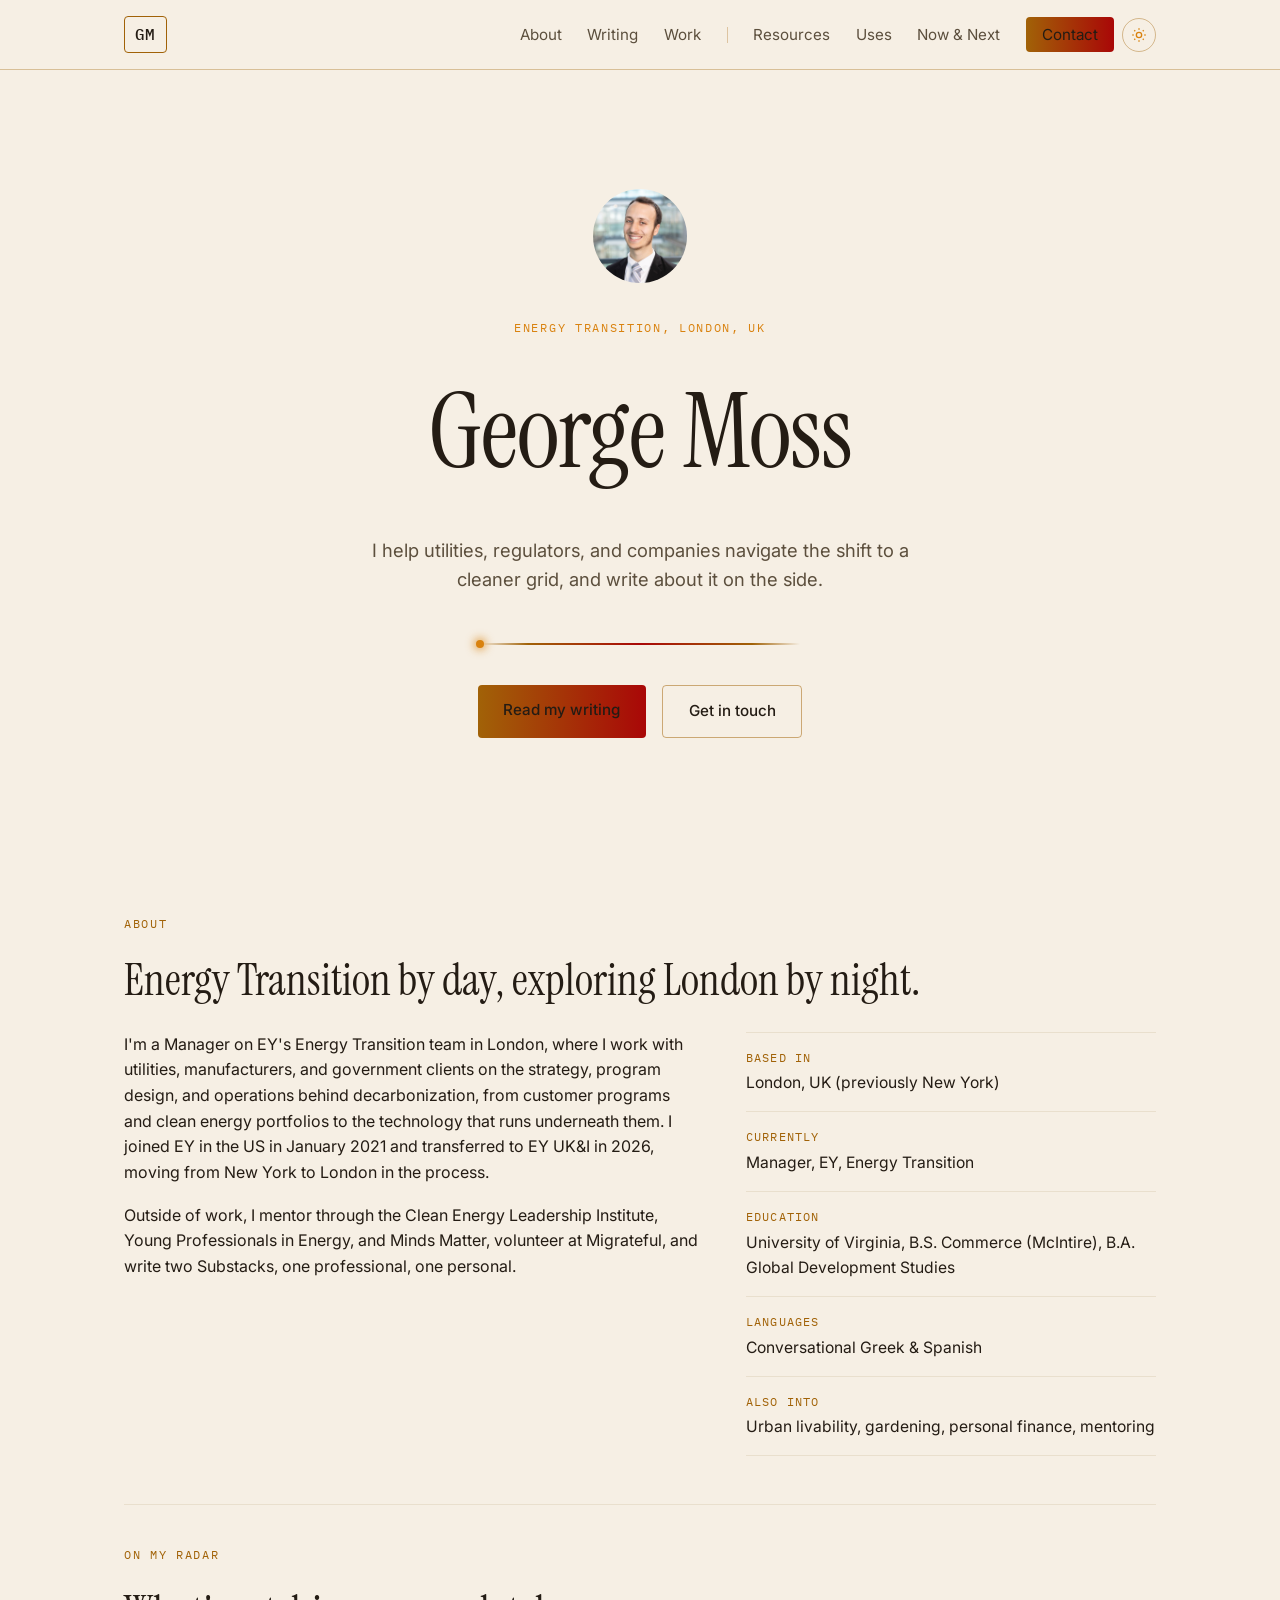
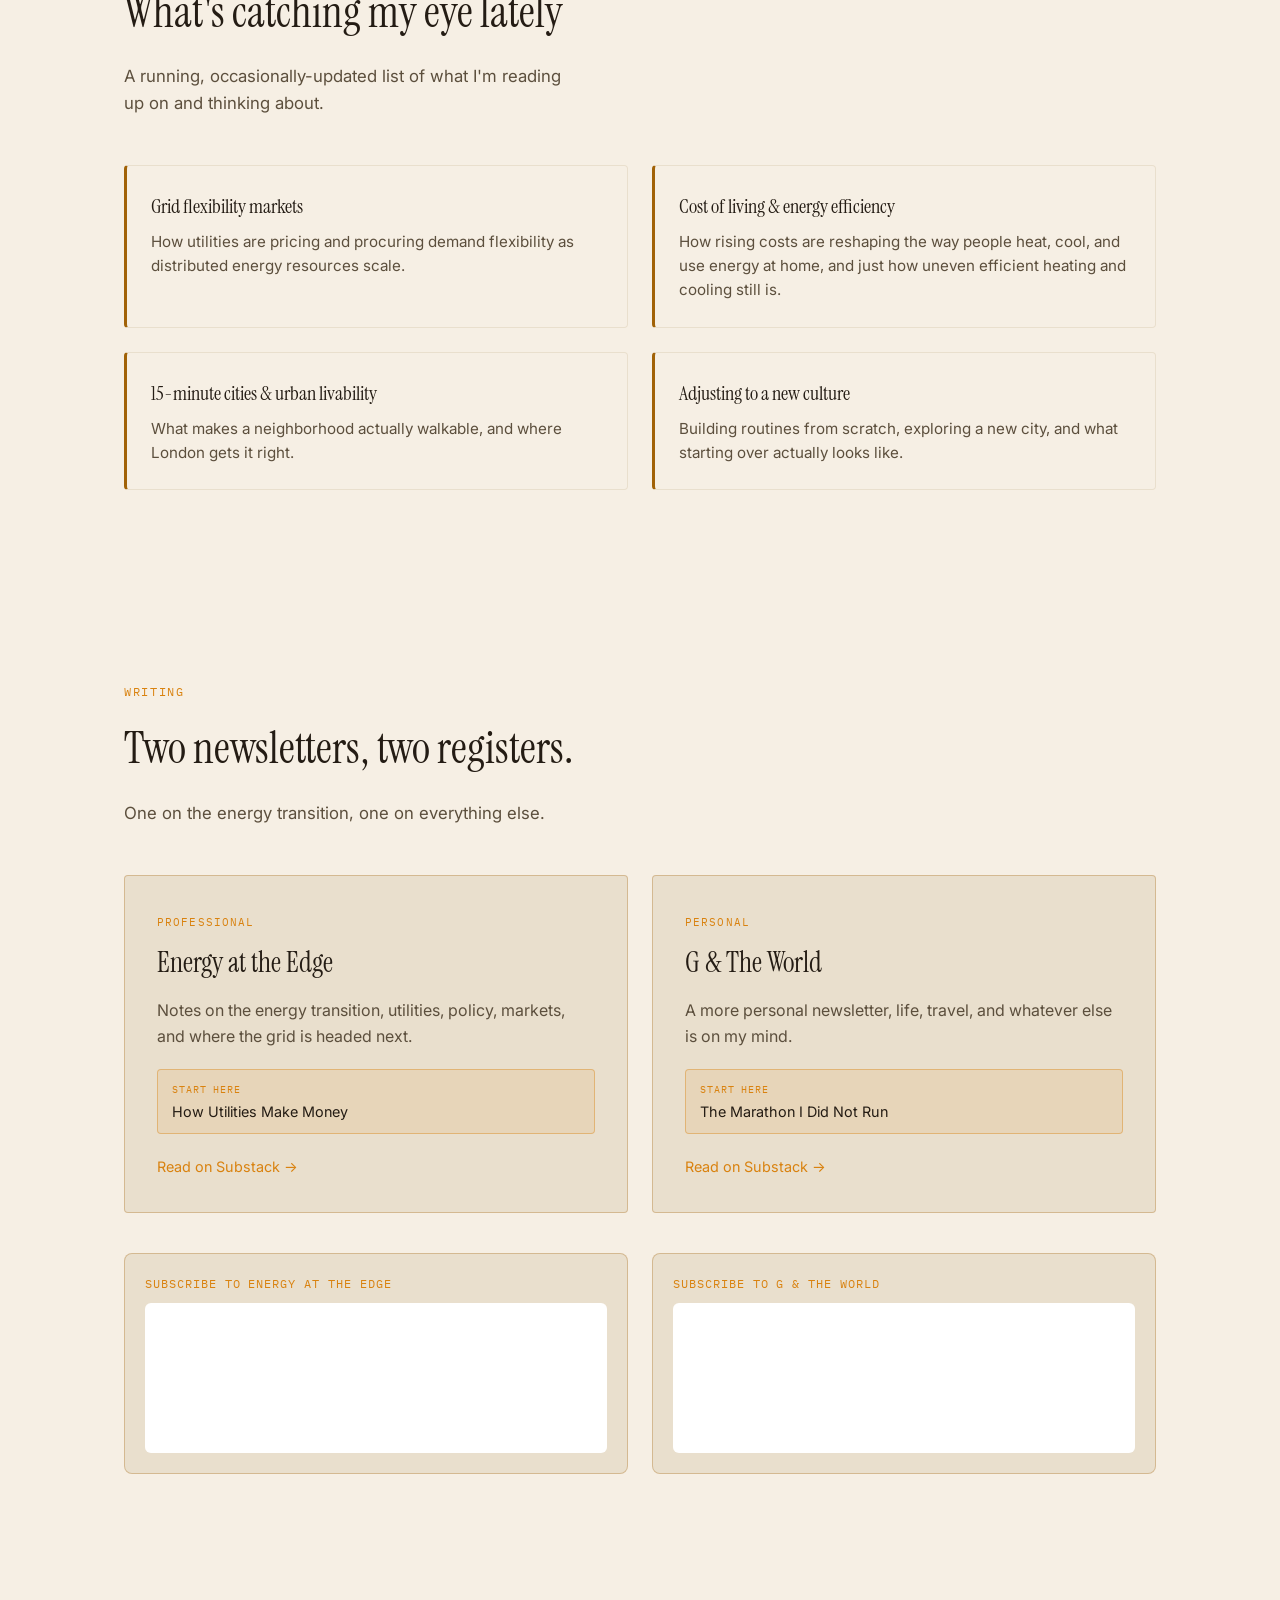
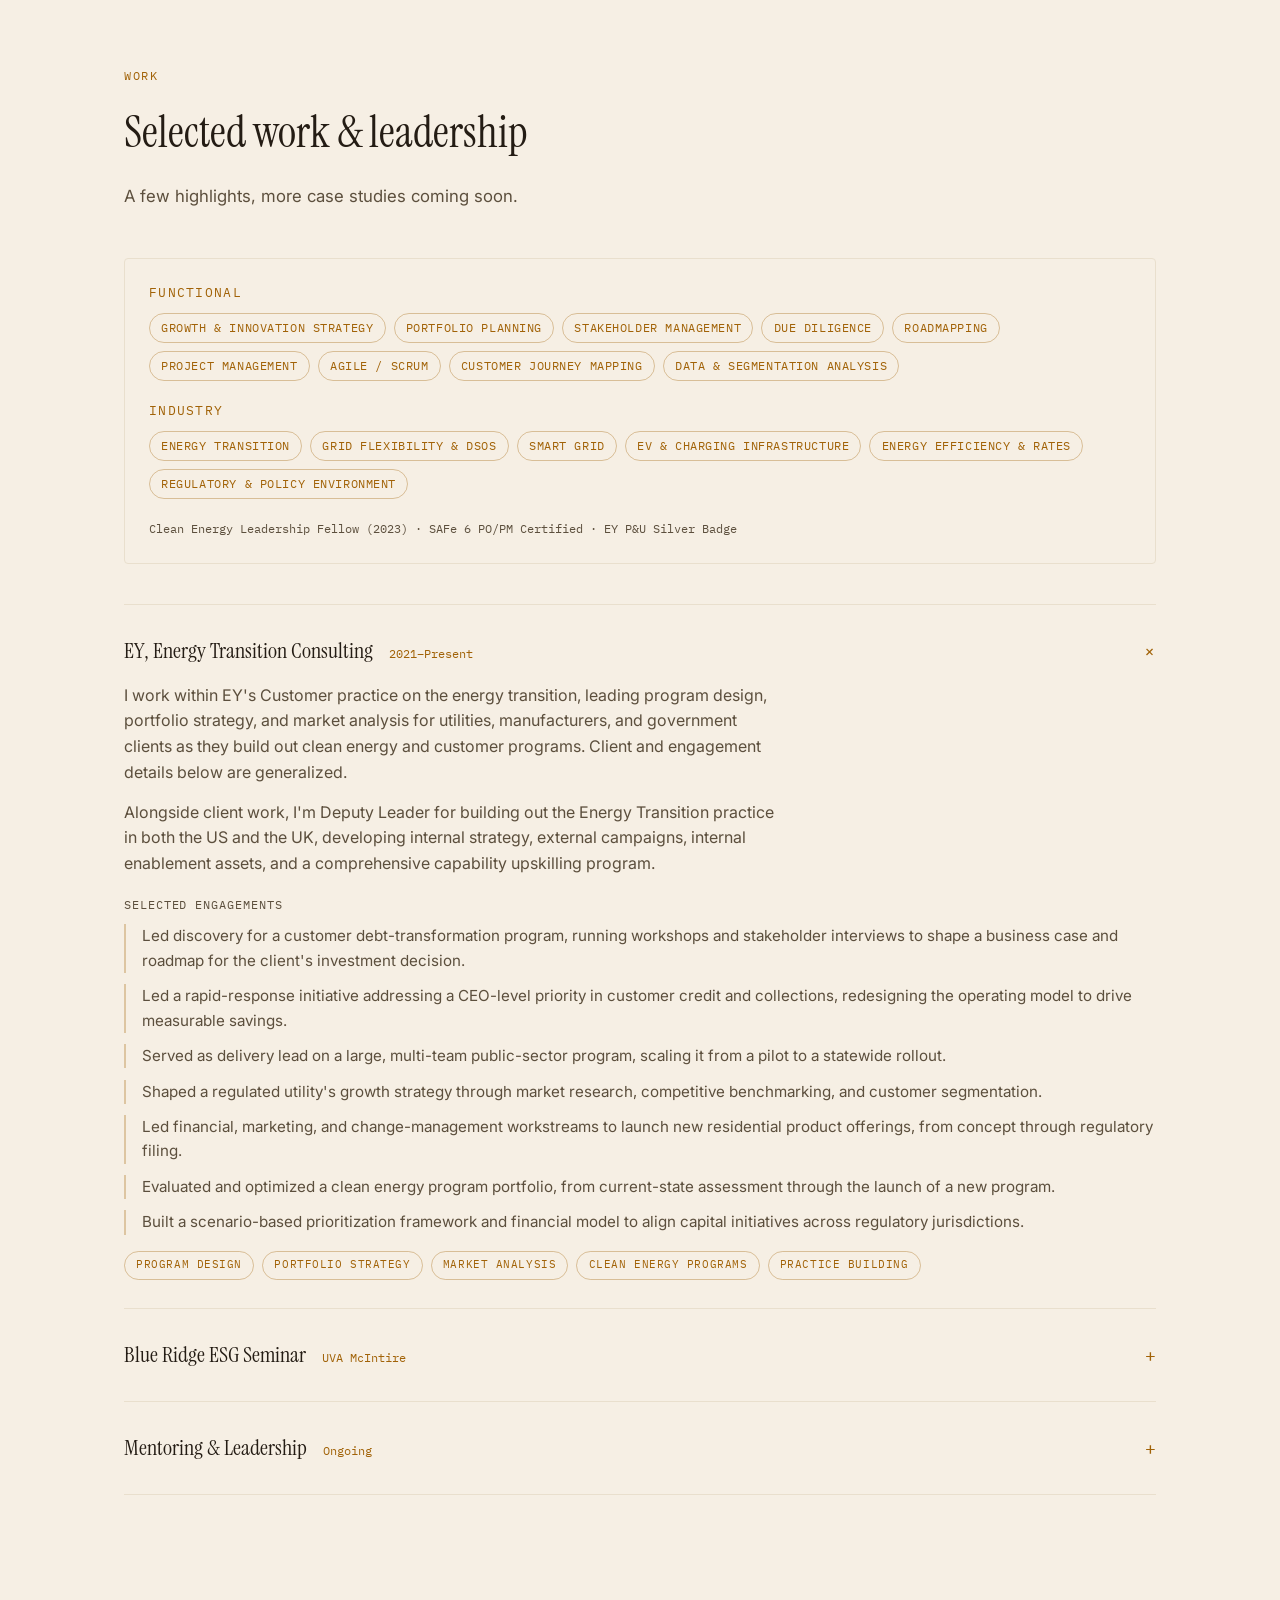
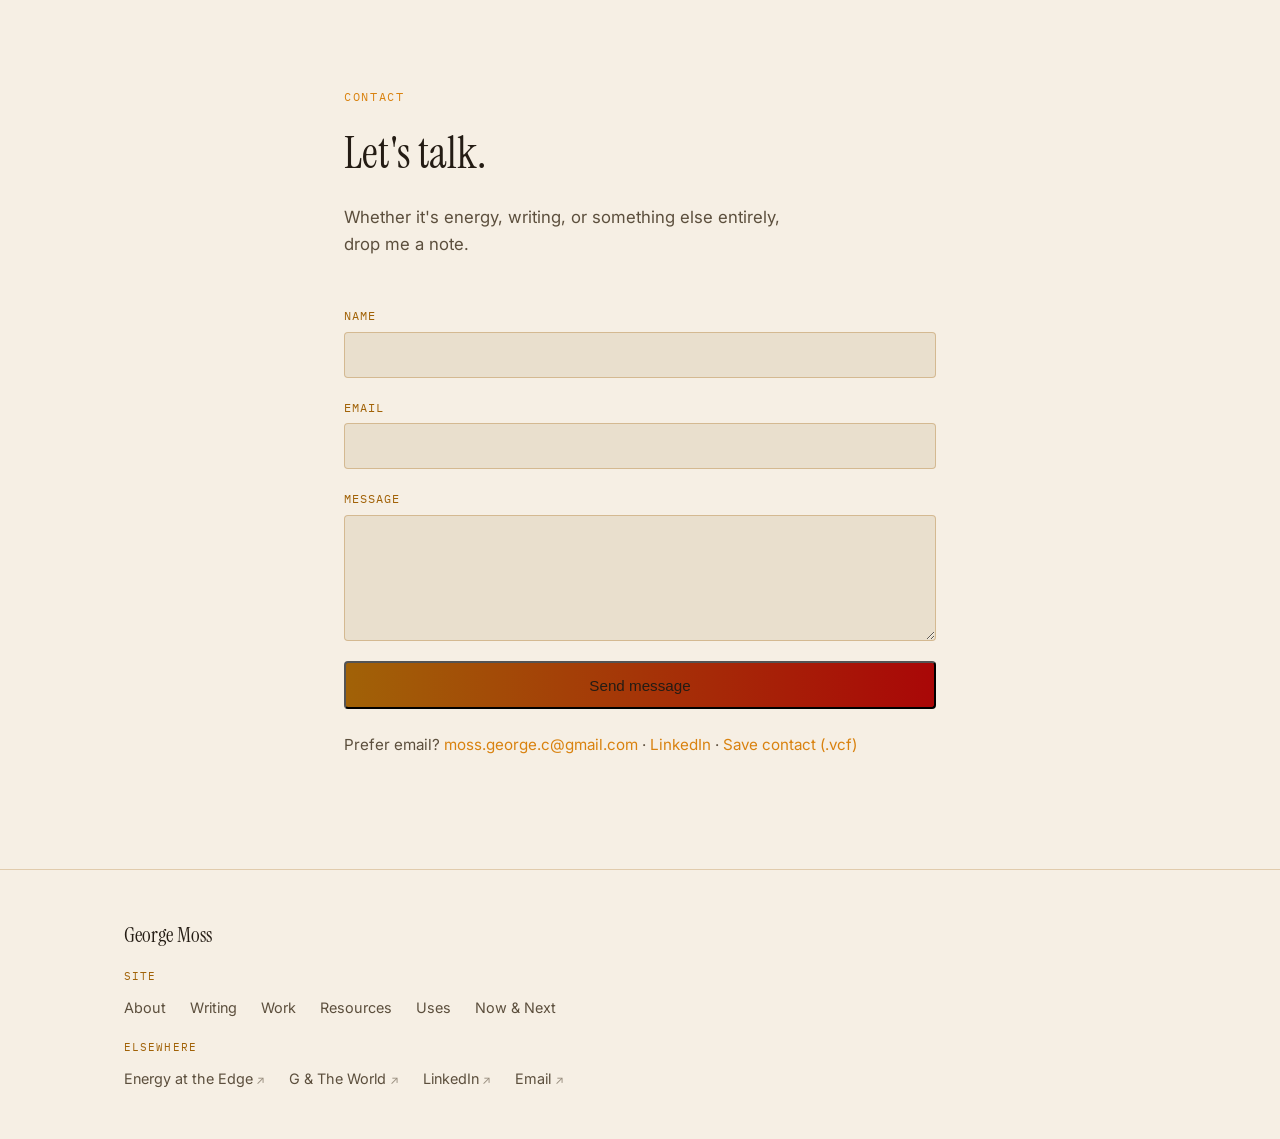
==== index.html @ c3b833b8 "Add files via upload" ====
<!DOCTYPE html>
<html lang="en">
<head>
<meta charset="UTF-8">
<meta name="viewport" content="width=device-width, initial-scale=1.0">
<script>
  (function () {
    var saved = localStorage.getItem('theme');
    var theme = saved || (window.matchMedia('(prefers-color-scheme: light)').matches ? 'light' : 'dark');
    if (theme === 'light') document.documentElement.setAttribute('data-theme', 'light');
  })();
</script>
<title>George Moss | Energy Transition Consultant &amp; Writer</title>
<meta name="description" content="George Moss is an energy transition consultant and writer based in London, UK, working across utilities, clean energy strategy, and the future of the grid.">
<meta name="robots" content="index, follow">

<link rel="canonical" href="https://georgecmoss.github.io/">

<!-- Open Graph / social sharing -->
<meta property="og:type" content="website">
<meta property="og:title" content="George Moss | Energy Transition Consultant & Writer">
<meta property="og:description" content="Energy transition consultant and writer based in London, UK, working across utilities, clean energy strategy, and the future of the grid.">
<meta property="og:image" content="https://georgecmoss.github.io/og-image.png">
<meta property="og:url" content="https://georgecmoss.github.io/">
<meta name="twitter:card" content="summary_large_image">
<meta name="twitter:title" content="George Moss | Energy Transition Consultant & Writer">
<meta name="twitter:description" content="Energy transition consultant and writer based in London, UK, working across utilities, clean energy strategy, and the future of the grid.">
<meta name="twitter:image" content="https://georgecmoss.github.io/og-image.png">

<!-- Favicons -->
<link rel="icon" type="image/svg+xml" href="favicon.svg">
<link rel="icon" type="image/png" sizes="32x32" href="favicon-32.png">
<link rel="apple-touch-icon" sizes="180x180" href="apple-touch-icon.png">

<!-- Structured data -->
<script type="application/ld+json">
{
  "@context": "https://schema.org",
  "@type": "Person",
  "name": "George Moss",
  "url": "https://georgecmoss.github.io/",
  "jobTitle": "Manager, Energy Transition",
  "worksFor": { "@type": "Organization", "name": "EY" },
  "alumniOf": { "@type": "CollegeOrUniversity", "name": "University of Virginia" },
  "address": { "@type": "PostalAddress", "addressLocality": "London", "addressCountry": "UK" },
  "sameAs": [
    "https://www.linkedin.com/in/georgecmoss/",
    "https://energyattheedge.substack.com/",
    "https://gandtheworld.substack.com/"
  ]
}
</script>

<link rel="preconnect" href="https://fonts.googleapis.com">
<link rel="preconnect" href="https://fonts.gstatic.com" crossorigin>
<link href="https://fonts.googleapis.com/css2?family=Instrument+Serif:ital@0;1&family=Inter:wght@400;500;600&family=IBM+Plex+Mono:wght@400;500&display=swap" rel="stylesheet">
<link rel="stylesheet" href="style.css">

<!-- Analytics: GoatCounter -->
<script data-goatcounter="https://georgecmoss.goatcounter.com/count" async src="https://gc.zgo.at/count.js"></script>
</head>
<body>

<a class="skip-link" href="#main">Skip to content</a>

<header class="site-header">
  <nav class="nav" aria-label="Primary">
    <a class="nav-mark" href="#top">GM</a>
    <div class="nav-right">
      <ul class="nav-links" id="navLinks">
        <li><a href="#about">About</a></li>
        <li><a href="#writing">Writing</a></li>
        <li><a href="#work">Work</a></li>
        <li class="nav-divider" aria-hidden="true"></li>
        <li><a href="resources.html">Resources</a></li>
        <li><a href="uses.html">Uses</a></li>
        <li><a href="now.html">Now &amp; Next</a></li>
        <li><a href="#contact" class="nav-cta">Contact</a></li>
      </ul>
      <button class="theme-toggle" id="themeToggle" aria-label="Toggle light and dark theme">
        <svg class="icon-moon" viewBox="0 0 24 24" fill="none" stroke="currentColor" stroke-width="2"><path d="M21 12.79A9 9 0 1 1 11.21 3 7 7 0 0 0 21 12.79z"/></svg>
        <svg class="icon-sun" viewBox="0 0 24 24" fill="none" stroke="currentColor" stroke-width="2"><circle cx="12" cy="12" r="4"/><path d="M12 2v2M12 20v2M4.93 4.93l1.41 1.41M17.66 17.66l1.41 1.41M2 12h2M20 12h2M6.34 17.66l-1.41 1.41M19.07 4.93l-1.41 1.41"/></svg>
      </button>
      <button class="nav-toggle" id="navToggle" aria-expanded="false" aria-controls="navLinks">
        <span></span><span></span><span></span>
        <span class="sr-only">Menu</span>
      </button>
    </div>
  </nav>
</header>

<main id="main">

  <section class="hero" id="top">
    <img src="images/headshot.jpg" alt="George Moss" class="hero-photo" id="heroPhoto" onerror="this.style.display='none'">
    <p class="eyebrow">Energy Transition, London, UK</p>
    <h1 class="hero-name">George Moss</h1>
    <p class="hero-role">I help utilities, regulators, and companies navigate the shift to a cleaner grid, and write about it on the side.</p>
    <div class="current-line" role="presentation" aria-hidden="true">
      <span class="current-dot"></span>
    </div>
    <div class="hero-actions">
      <a href="#writing" class="btn btn-primary">Read my writing</a>
      <a href="#contact" class="btn btn-ghost">Get in touch</a>
    </div>
  </section>

  <section class="section section-light" id="about">
    <div class="section-inner">
      <p class="eyebrow eyebrow-dark">About</p>
      <h2 class="section-title">Energy Transition by day, exploring London by night.</h2>
      <div class="about-grid">
        <div class="about-copy">
          <p>I'm a Manager on EY's Energy Transition team in London, where I work with utilities, manufacturers, and government clients on the strategy, program design, and operations behind decarbonization, from customer programs and clean energy portfolios to the technology that runs underneath them. I joined EY in the US in January 2021 and transferred to EY UK&amp;I in 2026, moving from New York to London in the process.</p>
          <p>Outside of work, I mentor through the Clean Energy Leadership Institute, Young Professionals in Energy, and Minds Matter, volunteer at Migrateful, and write two Substacks, one professional, one personal.</p>
        </div>
        <dl class="about-facts">
          <div>
            <dt>Based in</dt>
            <dd>London, UK (previously New York)</dd>
          </div>
          <div>
            <dt>Currently</dt>
            <dd>Manager, EY, Energy Transition</dd>
          </div>
          <div>
            <dt>Education</dt>
            <dd>University of Virginia, B.S. Commerce (McIntire), B.A. Global Development Studies</dd>
          </div>
          <div>
            <dt>Languages</dt>
            <dd>Conversational Greek &amp; Spanish</dd>
          </div>
          <div>
            <dt>Also into</dt>
            <dd>Urban livability, gardening, personal finance, mentoring</dd>
          </div>
        </dl>
      </div>

      <div class="section-divider" id="radar"></div>

      <p class="eyebrow eyebrow-dark">On My Radar</p>
      <h2 class="section-title">What's catching my eye lately</h2>
      <p class="section-lede section-lede-dark">A running, occasionally-updated list of what I'm reading up on and thinking about.</p>

      <!-- Update this list as your interests shift. -->
      <div class="radar-grid">
        <div class="radar-item">
          <h3>Grid flexibility markets</h3>
          <p>How utilities are pricing and procuring demand flexibility as distributed energy resources scale.</p>
        </div>
        <div class="radar-item">
          <h3>Cost of living &amp; energy efficiency</h3>
          <p>How rising costs are reshaping the way people heat, cool, and use energy at home, and just how uneven efficient heating and cooling still is.</p>
        </div>
        <div class="radar-item">
          <h3>15-minute cities &amp; urban livability</h3>
          <p>What makes a neighborhood actually walkable, and where London gets it right.</p>
        </div>
        <div class="radar-item">
          <h3>Adjusting to a new culture</h3>
          <p>Building routines from scratch, exploring a new city, and what starting over actually looks like.</p>
        </div>
      </div>
    </div>
  </section>

  <section class="section section-dark" id="writing">
    <div class="section-inner">
      <p class="eyebrow">Writing</p>
      <h2 class="section-title section-title-light">Two newsletters, two registers.</h2>
      <p class="section-lede">One on the energy transition, one on everything else.</p>

      <div class="writing-grid">
        <div class="writing-card">
          <span class="writing-kicker">Professional</span>
          <h3>Energy at the Edge</h3>
          <p>Notes on the energy transition, utilities, policy, markets, and where the grid is headed next.</p>
          <a class="start-here" href="https://energyattheedge.substack.com/p/how-utilities-make-money-capital" target="_blank" rel="noopener">
            <span class="start-here-tag">Start here</span>
            <span class="start-here-title">How Utilities Make Money</span>
          </a>
          <ul class="writing-posts" id="feed-energy" data-feed="https://energyattheedge.substack.com/feed" aria-live="polite"></ul>
          <a class="writing-link" href="https://energyattheedge.substack.com/" target="_blank" rel="noopener">Read on Substack &rarr;</a>
        </div>
        <div class="writing-card">
          <span class="writing-kicker">Personal</span>
          <h3>G &amp; The World</h3>
          <p>A more personal newsletter, life, travel, and whatever else is on my mind.</p>
          <a class="start-here" href="https://gandtheworld.substack.com/p/the-marathon-i-did-not-run" target="_blank" rel="noopener">
            <span class="start-here-tag">Start here</span>
            <span class="start-here-title">The Marathon I Did Not Run</span>
          </a>
          <ul class="writing-posts" id="feed-gworld" data-feed="https://gandtheworld.substack.com/feed" aria-live="polite"></ul>
          <a class="writing-link" href="https://gandtheworld.substack.com/" target="_blank" rel="noopener">Read on Substack &rarr;</a>
        </div>
      </div>

      <div class="subscribe-strip">
        <div class="subscribe-box">
          <p class="subscribe-label">Subscribe to Energy at the Edge</p>
          <iframe src="https://energyattheedge.substack.com/embed" width="100%" height="150" style="border:0; background:white;" frameborder="0" scrolling="no"></iframe>
        </div>
        <div class="subscribe-box">
          <p class="subscribe-label">Subscribe to G &amp; The World</p>
          <iframe src="https://gandtheworld.substack.com/embed" width="100%" height="150" style="border:0; background:white;" frameborder="0" scrolling="no"></iframe>
        </div>
      </div>
    </div>
  </section>

  <section class="section section-light" id="work">
    <div class="section-inner">
      <p class="eyebrow eyebrow-dark">Work</p>
      <h2 class="section-title">Selected work &amp; leadership</h2>
      <p class="section-lede section-lede-dark">A few highlights, more case studies coming soon.</p>

      <div class="skills-block">
        <p class="uses-heading" style="border-bottom:none; padding-bottom:0; margin-bottom:0.6rem;">Functional</p>
        <ul class="work-tags skills-tags">
          <li>Growth &amp; Innovation Strategy</li>
          <li>Portfolio Planning</li>
          <li>Stakeholder Management</li>
          <li>Due Diligence</li>
          <li>Roadmapping</li>
          <li>Project Management</li>
          <li>Agile / Scrum</li>
          <li>Customer Journey Mapping</li>
          <li>Data &amp; Segmentation Analysis</li>
        </ul>
        <p class="uses-heading" style="border-bottom:none; padding-bottom:0; margin: 1.25rem 0 0.6rem;">Industry</p>
        <ul class="work-tags skills-tags">
          <li>Energy Transition</li>
          <li>Grid Flexibility &amp; DSOs</li>
          <li>Smart Grid</li>
          <li>EV &amp; Charging Infrastructure</li>
          <li>Energy Efficiency &amp; Rates</li>
          <li>Regulatory &amp; Policy Environment</li>
        </ul>
        <p class="skills-certs">Clean Energy Leadership Fellow (2023) &middot; SAFe 6 PO/PM Certified &middot; EY P&amp;U Silver Badge</p>
      </div>

      <div class="work-list">
        <details class="work-item" open>
          <summary class="work-item-head">
            <h3>EY, Energy Transition Consulting</h3>
            <span class="work-item-tag">2021&ndash;Present</span>
          </summary>
          <div class="work-item-body">
            <p>I work within EY's Customer practice on the energy transition, leading program design, portfolio strategy, and market analysis for utilities, manufacturers, and government clients as they build out clean energy and customer programs. Client and engagement details below are generalized.</p>
            <p>Alongside client work, I'm Deputy Leader for building out the Energy Transition practice in both the US and the UK, developing internal strategy, external campaigns, internal enablement assets, and a comprehensive capability upskilling program.</p>
            <p class="work-subhead">Selected engagements</p>
            <ul class="engagement-list">
              <li>Led discovery for a customer debt-transformation program, running workshops and stakeholder interviews to shape a business case and roadmap for the client's investment decision.</li>
              <li>Led a rapid-response initiative addressing a CEO-level priority in customer credit and collections, redesigning the operating model to drive measurable savings.</li>
              <li>Served as delivery lead on a large, multi-team public-sector program, scaling it from a pilot to a statewide rollout.</li>
              <li>Shaped a regulated utility's growth strategy through market research, competitive benchmarking, and customer segmentation.</li>
              <li>Led financial, marketing, and change-management workstreams to launch new residential product offerings, from concept through regulatory filing.</li>
              <li>Evaluated and optimized a clean energy program portfolio, from current-state assessment through the launch of a new program.</li>
              <li>Built a scenario-based prioritization framework and financial model to align capital initiatives across regulatory jurisdictions.</li>
            </ul>
            <ul class="work-tags">
              <li>Program Design</li>
              <li>Portfolio Strategy</li>
              <li>Market Analysis</li>
              <li>Clean Energy Programs</li>
              <li>Practice Building</li>
            </ul>
          </div>
        </details>

        <details class="work-item">
          <summary class="work-item-head">
            <h3>Blue Ridge ESG Seminar</h3>
            <span class="work-item-tag">UVA McIntire</span>
          </summary>
          <div class="work-item-body">
            <p>Featured in a McIntire School of Commerce seminar exploring responsible business strategies and ESG.</p>
            <a class="work-item-link" href="https://experience.mcintire.virginia.edu/news/blue-ridge-esg-seminar-explores-responsible-business-strategies/" target="_blank" rel="noopener">Read more &rarr;</a>
          </div>
        </details>

        <details class="work-item">
          <summary class="work-item-head">
            <h3>Mentoring &amp; Leadership</h3>
            <span class="work-item-tag">Ongoing</span>
          </summary>
          <div class="work-item-body">
            <p>Fellow with the Clean Energy Leadership Institute (curriculum &amp; selections committee), mentor with Young Professionals in Energy, college coach with Minds Matter, and volunteer at Migrateful.</p>
            <ul class="work-tags">
              <li>Clean Energy Leadership Institute</li>
              <li>Young Professionals in Energy</li>
              <li>Minds Matter</li>
              <li>Migrateful</li>
            </ul>
          </div>
        </details>
      </div>
    </div>
  </section>

  <section class="section section-dark" id="contact">
    <div class="section-inner section-inner-narrow">
      <p class="eyebrow">Contact</p>
      <h2 class="section-title section-title-light">Let's talk.</h2>
      <p class="section-lede">Whether it's energy, writing, or something else entirely, drop me a note.</p>

      <form class="contact-form" action="https://formsubmit.co/moss.george.c@gmail.com" method="POST">
        <input type="hidden" name="_subject" value="New message from georgemoss.com">
        <input type="hidden" name="_template" value="table">
        <input type="hidden" name="_captcha" value="false">
        <input type="hidden" name="_next" value="https://georgecmoss.github.io/thank-you.html">
        <input type="text" name="_honey" style="display:none" tabindex="-1" autocomplete="off">

        <div class="form-row">
          <label for="name">Name</label>
          <input type="text" id="name" name="name" required>
        </div>
        <div class="form-row">
          <label for="email">Email</label>
          <input type="email" id="email" name="email" required>
        </div>
        <div class="form-row">
          <label for="message">Message</label>
          <textarea id="message" name="message" rows="5" required></textarea>
        </div>
        <button type="submit" class="btn btn-primary">Send message</button>
      </form>

      <p class="contact-alt">
        Prefer email? <a href="mailto:moss.george.c@gmail.com">moss.george.c@gmail.com</a> &middot;
        <a href="https://www.linkedin.com/in/georgecmoss/" target="_blank" rel="noopener">LinkedIn</a> &middot;
        <a href="contact.vcf" download>Save contact (.vcf)</a>
      </p>
    </div>
  </section>

</main>

<footer class="site-footer">
  <div class="section-inner footer-inner">
    <p class="footer-name">George Moss</p>
    <div class="footer-group">
      <p class="footer-group-label">Site</p>
      <ul class="footer-links">
        <li><a href="#about">About</a></li>
        <li><a href="#writing">Writing</a></li>
        <li><a href="#work">Work</a></li>
        <li><a href="resources.html">Resources</a></li>
        <li><a href="uses.html">Uses</a></li>
        <li><a href="now.html">Now &amp; Next</a></li>
      </ul>
    </div>
    <div class="footer-group">
      <p class="footer-group-label">Elsewhere</p>
      <ul class="footer-links footer-links-external">
        <li><a href="https://energyattheedge.substack.com/" target="_blank" rel="noopener">Energy at the Edge</a></li>
        <li><a href="https://gandtheworld.substack.com/" target="_blank" rel="noopener">G &amp; The World</a></li>
        <li><a href="https://www.linkedin.com/in/georgecmoss/" target="_blank" rel="noopener">LinkedIn</a></li>
        <li><a href="mailto:moss.george.c@gmail.com">Email</a></li>
      </ul>
    </div>
  </div>
</footer>

<script src="script.js"></script>
</body>
</html>
---- style.css ----
/* ---------- Tokens ---------- */
:root {
  --ink: #17120d;
  --ink-soft: #2a2117;
  --paper: #f6efe4;
  --paper-dim: #e9dfcd;
  --paper-ink: #241c14;
  --paper-ink-soft: #5c4f3d;
  --amber: #a16207;
  --amber-bright: #d9820f;
  --ember: #a90707;
  --ember-bright: #d92626;
  --cream-text: #f1e9d8;
  --cream-text-dim: #cfc2a8;

  --font-display: 'Instrument Serif', Georgia, serif;
  --font-body: 'Inter', system-ui, -apple-system, sans-serif;
  --font-mono: 'IBM Plex Mono', 'SFMono-Regular', Menlo, monospace;

  --max-width: 1080px;
  --radius: 4px;
}

/* Light theme: flip the "ink" pair to paper tones so every section that was
   dark (hero, writing, contact, header, footer) becomes light. Sections that
   were already light (about, work) are untouched, since --paper/--paper-ink
   aren't overridden here. */
html[data-theme="light"] {
  --ink: var(--paper);
  --ink-soft: var(--paper-dim);
  --cream-text: var(--paper-ink);
  --cream-text-dim: var(--paper-ink-soft);
}
html[data-theme="light"] .site-header {
  background: rgba(246, 239, 228, 0.92);
}

* { box-sizing: border-box; }

html { scroll-behavior: smooth; }

body {
  margin: 0;
  font-family: var(--font-body);
  background: var(--paper);
  color: var(--paper-ink);
  line-height: 1.6;
  -webkit-font-smoothing: antialiased;
}

img { max-width: 100%; display: block; }

a { color: inherit; }

.sr-only {
  position: absolute;
  width: 1px; height: 1px;
  overflow: hidden;
  clip: rect(0 0 0 0);
}

.skip-link {
  position: absolute;
  left: -999px;
  top: 0;
  background: var(--amber);
  color: var(--cream-text);
  padding: 0.75rem 1.25rem;
  z-index: 100;
}
.skip-link:focus {
  left: 1rem;
  top: 1rem;
}

:focus-visible {
  outline: 2px solid var(--amber-bright);
  outline-offset: 3px;
}

/* ---------- Layout helpers ---------- */
.section-inner {
  max-width: var(--max-width);
  margin: 0 auto;
  padding: 0 1.5rem;
}
.section-inner-narrow {
  max-width: 640px;
}
.section {
  padding: 6rem 0;
}
.section-light {
  background: var(--paper);
  color: var(--paper-ink);
}
.section-dark {
  background: var(--ink);
  color: var(--cream-text);
}

.eyebrow {
  font-family: var(--font-mono);
  font-size: 0.75rem;
  letter-spacing: 0.14em;
  text-transform: uppercase;
  color: var(--amber-bright);
  margin: 0 0 0.75rem;
}
.eyebrow-dark { color: var(--amber); }

.section-title {
  font-family: var(--font-display);
  font-weight: 400;
  font-size: clamp(2rem, 4vw, 2.75rem);
  margin: 0 0 1rem;
  color: var(--paper-ink);
}
.section-title-light { color: var(--cream-text); }

.section-lede {
  font-size: 1.05rem;
  color: var(--cream-text-dim);
  max-width: 40ch;
  margin: 0 0 3rem;
}
.section-lede-dark { color: var(--paper-ink-soft); }

/* ---------- Header / Nav ---------- */
.site-header {
  position: sticky;
  top: 0;
  z-index: 50;
  background: rgba(23, 18, 13, 0.92);
  backdrop-filter: blur(6px);
  border-bottom: 1px solid rgba(161, 98, 7, 0.35);
}
.nav {
  max-width: var(--max-width);
  margin: 0 auto;
  padding: 1rem 1.5rem;
  display: flex;
  align-items: center;
  justify-content: space-between;
  position: relative;
}
.nav-mark {
  font-family: var(--font-mono);
  font-weight: 500;
  color: var(--cream-text);
  text-decoration: none;
  letter-spacing: 0.05em;
  border: 1px solid var(--amber);
  padding: 0.3rem 0.6rem;
  border-radius: var(--radius);
}
.nav-right {
  display: flex;
  align-items: center;
}
.nav-links {
  list-style: none;
  display: flex;
  gap: 1.6rem;
  margin: 0;
  padding: 0;
  align-items: center;
}
.nav-links a {
  text-decoration: none;
  color: var(--cream-text-dim);
  font-size: 0.95rem;
  transition: color 0.2s ease;
}
.nav-links a:hover { color: var(--amber-bright); }

.nav-divider {
  width: 1px;
  height: 16px;
  background: rgba(161, 98, 7, 0.3);
  align-self: center;
}
.nav-cta {
  color: var(--cream-text) !important;
  background: linear-gradient(90deg, var(--amber) 0%, var(--ember) 100%);
  padding: 0.5rem 1rem;
  border-radius: var(--radius);
}
.nav-cta:hover { opacity: 0.9; color: var(--cream-text) !important; }

.nav-toggle {
  display: none;
  flex-direction: column;
  gap: 5px;
  background: none;
  border: none;
  cursor: pointer;
  padding: 0.5rem;
  margin-left: 0.25rem;
}
.nav-toggle span {
  width: 22px;
  height: 2px;
  background: var(--cream-text);
  display: block;
}

.theme-toggle {
  background: none;
  border: 1px solid rgba(161, 98, 7, 0.4);
  border-radius: 50%;
  width: 34px;
  height: 34px;
  display: flex;
  align-items: center;
  justify-content: center;
  cursor: pointer;
  color: var(--amber-bright);
  margin-left: 0.5rem;
  flex-shrink: 0;
}
.theme-toggle:hover { border-color: var(--amber-bright); }
.theme-toggle svg { width: 16px; height: 16px; }
.theme-toggle .icon-sun { display: none; }
html[data-theme="light"] .theme-toggle .icon-moon { display: none; }
html[data-theme="light"] .theme-toggle .icon-sun { display: block; }

/* ---------- Hero ---------- */
.hero {
  background: var(--ink);
  color: var(--cream-text);
  padding: 7rem 1.5rem 5rem;
  text-align: center;
}
.hero-photo {
  width: 108px;
  height: 108px;
  border-radius: 50%;
  object-fit: cover;
  margin: 0 auto 1.75rem;
  padding: 4px;
  background: linear-gradient(135deg, var(--amber) 0%, var(--ember) 100%);
  background-clip: content-box, border-box;
  border: 3px solid transparent;
}

.hero-name {
  font-family: var(--font-display);
  font-size: clamp(3.5rem, 10vw, 6.5rem);
  margin: 0;
  font-weight: 400;
  letter-spacing: -0.01em;
}
.hero-role {
  max-width: 46ch;
  margin: 1.25rem auto 0;
  font-size: 1.15rem;
  color: var(--cream-text-dim);
}

/* Signature: the current line */
.current-line {
  position: relative;
  height: 2px;
  max-width: 320px;
  margin: 3rem auto 2.5rem;
  background: linear-gradient(90deg, transparent, var(--amber) 15%, var(--ember) 50%, var(--amber) 85%, transparent);
  overflow: visible;
}
.current-dot {
  position: absolute;
  top: 50%;
  left: 0;
  width: 8px;
  height: 8px;
  border-radius: 50%;
  background: var(--amber-bright);
  box-shadow: 0 0 8px 2px rgba(217, 130, 15, 0.7);
  transform: translate(-50%, -50%);
  animation: travel 3.2s ease-in-out infinite;
}
@keyframes travel {
  0% { left: 0%; opacity: 0; }
  10% { opacity: 1; }
  90% { opacity: 1; }
  100% { left: 100%; opacity: 0; }
}
@media (prefers-reduced-motion: reduce) {
  .current-dot { animation: none; left: 50%; opacity: 1; }
  html { scroll-behavior: auto; }
}

.current-dot.spark {
  animation: spark-pulse 0.6s ease-out;
}
@keyframes spark-pulse {
  0% { box-shadow: 0 0 8px 2px rgba(217, 130, 15, 0.7); }
  40% { box-shadow: 0 0 24px 10px rgba(217, 130, 15, 0.9), 0 0 40px 18px rgba(169, 7, 7, 0.5); transform: translate(-50%, -50%) scale(1.6); }
  100% { box-shadow: 0 0 8px 2px rgba(217, 130, 15, 0.7); transform: translate(-50%, -50%) scale(1); }
}

.hero-actions {
  display: flex;
  gap: 1rem;
  justify-content: center;
  flex-wrap: wrap;
}

/* ---------- Buttons ---------- */
.btn {
  display: inline-block;
  padding: 0.85rem 1.6rem;
  border-radius: var(--radius);
  text-decoration: none;
  font-size: 0.95rem;
  font-weight: 500;
  transition: transform 0.15s ease, opacity 0.15s ease;
}
.btn:hover { transform: translateY(-1px); }
.btn-primary {
  background: linear-gradient(90deg, var(--amber) 0%, var(--ember) 100%);
  color: var(--cream-text);
}
.btn-primary:hover { opacity: 0.92; }
.btn-ghost {
  border: 1px solid rgba(161, 98, 7, 0.5);
  color: var(--cream-text);
}
.btn-ghost:hover { border-color: var(--amber-bright); color: var(--amber-bright); }

/* ---------- About ---------- */
.about-grid {
  display: grid;
  grid-template-columns: 1.4fr 1fr;
  gap: 3rem;
  align-items: start;
}
.about-copy p { margin: 0 0 1.1rem; }
.about-facts {
  margin: 0;
  border-top: 1px solid var(--paper-dim);
}
.about-facts div {
  display: flex;
  flex-direction: column;
  gap: 0.2rem;
  padding: 1rem 0;
  border-bottom: 1px solid var(--paper-dim);
}
.about-facts dt {
  font-family: var(--font-mono);
  font-size: 0.72rem;
  text-transform: uppercase;
  letter-spacing: 0.1em;
  color: var(--amber);
}
.about-facts dd {
  margin: 0;
  font-size: 0.98rem;
  color: var(--paper-ink);
}

/* ---------- On My Radar ---------- */
.radar-grid {
  display: grid;
  grid-template-columns: 1fr 1fr;
  gap: 1.5rem;
}
.radar-item {
  padding: 1.5rem;
  border: 1px solid var(--paper-dim);
  border-radius: var(--radius);
  border-left: 3px solid var(--amber);
  display: block;
  text-decoration: none;
  transition: transform 0.15s ease, border-color 0.15s ease;
}
a.radar-item:hover {
  transform: translateY(-2px);
  border-left-color: var(--ember);
}

/* When a radar-item card sits inside a dark section (e.g. the Goodreads
   reading list), flip its text to the light-on-dark pairing instead of
   the default dark-on-light one. */
.section-dark .radar-item {
  border-color: rgba(241, 233, 216, 0.15);
}
.section-dark .radar-item h3 {
  color: var(--cream-text);
}
.section-dark .radar-item p {
  color: var(--cream-text-dim);
}
.radar-item h3 {
  font-family: var(--font-display);
  font-weight: 400;
  font-size: 1.25rem;
  margin: 0 0 0.5rem;
  color: var(--paper-ink);
}
.radar-item p {
  margin: 0;
  color: var(--paper-ink-soft);
  font-size: 0.95rem;
}

/* ---------- Writing ---------- */
.writing-grid {
  display: grid;
  grid-template-columns: 1fr 1fr;
  gap: 1.5rem;
}
.writing-card {
  display: block;
  text-decoration: none;
  color: inherit;
  background: var(--ink-soft);
  border: 1px solid rgba(161, 98, 7, 0.3);
  border-radius: var(--radius);
  padding: 2rem;
  transition: border-color 0.2s ease, transform 0.2s ease;
}
.writing-card:hover {
  border-color: var(--amber-bright);
  transform: translateY(-2px);
}
.writing-kicker {
  font-family: var(--font-mono);
  font-size: 0.7rem;
  text-transform: uppercase;
  letter-spacing: 0.1em;
  color: var(--amber-bright);
}
.writing-card h3 {
  font-family: var(--font-display);
  font-size: 1.75rem;
  font-weight: 400;
  margin: 0.5rem 0 0.75rem;
  color: var(--cream-text);
}
.writing-card p {
  color: var(--cream-text-dim);
  margin: 0 0 1.25rem;
}

.start-here {
  display: block;
  text-decoration: none;
  background: rgba(217, 130, 15, 0.1);
  border: 1px solid rgba(217, 130, 15, 0.4);
  border-radius: var(--radius);
  padding: 0.7rem 0.9rem;
  margin-bottom: 1.25rem;
}
.start-here-tag {
  display: block;
  font-family: var(--font-mono);
  font-size: 0.65rem;
  text-transform: uppercase;
  letter-spacing: 0.08em;
  color: var(--amber-bright);
  margin-bottom: 0.25rem;
}
.start-here-title {
  display: block;
  font-size: 0.9rem;
  color: var(--cream-text);
  line-height: 1.4;
}
.start-here:hover .start-here-title { color: var(--amber-bright); }
.writing-link {
  font-size: 0.9rem;
  color: var(--amber-bright);
  text-decoration: none;
}
.writing-link:hover { text-decoration: underline; }

.writing-posts {
  list-style: none;
  margin: 0 0 1.25rem;
  padding: 0.9rem 0 0;
  border-top: 1px solid rgba(161, 98, 7, 0.18);
  display: flex;
  flex-direction: column;
  gap: 0.55rem;
}
.writing-posts:empty { display: none; }
.writing-posts li a {
  font-size: 0.9rem;
  color: var(--cream-text);
  text-decoration: none;
  line-height: 1.4;
}
.writing-posts li a:hover { color: var(--amber-bright); }
.writing-posts .post-date {
  display: block;
  font-family: var(--font-mono);
  font-size: 0.72rem;
  color: var(--cream-text-dim);
  margin-top: 0.15rem;
}
.writing-posts .post-new-badge {
  display: inline-block;
  font-family: var(--font-mono);
  font-size: 0.65rem;
  text-transform: uppercase;
  letter-spacing: 0.05em;
  color: var(--ink);
  background: var(--amber-bright);
  border-radius: 999px;
  padding: 0.1rem 0.5rem;
  margin-left: 0.4rem;
  vertical-align: middle;
}
.writing-posts .feed-error {
  font-size: 0.85rem;
  color: var(--cream-text-dim);
  font-style: italic;
}

.subscribe-strip {
  display: grid;
  grid-template-columns: 1fr 1fr;
  gap: 1.5rem;
  margin-top: 2.5rem;
}

/* ---------- Books-per-year chart ---------- */
.books-chart-block {
  margin-top: 3rem;
  padding-top: 2rem;
  border-top: 1px solid rgba(241, 233, 216, 0.15);
}
.books-chart-bars {
  display: flex;
  align-items: flex-end;
  gap: 1.25rem;
  height: 160px;
  margin-top: 1rem;
}
.books-chart-col {
  display: flex;
  flex-direction: column;
  align-items: center;
  justify-content: flex-end;
  flex: 1;
  height: 100%;
}
.books-chart-count {
  font-family: var(--font-mono);
  font-size: 0.8rem;
  color: var(--cream-text-dim);
  margin-bottom: 0.4rem;
}
.books-chart-bar {
  width: 100%;
  max-width: 42px;
  border-radius: 3px 3px 0 0;
  background: linear-gradient(180deg, var(--amber-bright), var(--ember));
  min-height: 4px;
}
.books-chart-year {
  font-family: var(--font-mono);
  font-size: 0.72rem;
  color: var(--cream-text-dim);
  margin-top: 0.5rem;
}
.subscribe-box {
  background: var(--ink-soft);
  border: 1px solid rgba(161, 98, 7, 0.3);
  border-radius: 8px;
  padding: 1.25rem;
}
.subscribe-box iframe {
  border-radius: 6px;
  display: block;
}
.subscribe-label {
  font-family: var(--font-mono);
  font-size: 0.75rem;
  text-transform: uppercase;
  letter-spacing: 0.08em;
  color: var(--amber-bright);
  margin: 0 0 0.6rem;
}
@media (max-width: 820px) {
  .subscribe-strip { grid-template-columns: 1fr; }
}

/* ---------- Work ---------- */
.work-list {
  display: flex;
  flex-direction: column;
  gap: 0;
}
.work-item {
  padding: 1.75rem 0;
  border-top: 1px solid var(--paper-dim);
}
.work-item:last-child { border-bottom: 1px solid var(--paper-dim); }
.work-item-head {
  display: flex;
  align-items: baseline;
  justify-content: space-between;
  gap: 1rem;
  flex-wrap: wrap;
  cursor: pointer;
  list-style: none;
}
.work-item-head::-webkit-details-marker { display: none; }
.work-item-head::after {
  content: '+';
  font-family: var(--font-mono);
  font-size: 1.1rem;
  color: var(--amber);
  margin-left: auto;
  order: 3;
  transition: transform 0.2s ease;
}
.work-item[open] .work-item-head::after { transform: rotate(45deg); }
.work-item-head h3 {
  font-family: var(--font-display);
  font-weight: 400;
  font-size: 1.4rem;
  margin: 0;
}
.work-item-tag {
  font-family: var(--font-mono);
  font-size: 0.75rem;
  color: var(--amber);
  white-space: nowrap;
}
.work-item-body p {
  margin: 0.9rem 0 0;
  color: var(--paper-ink-soft);
  max-width: 65ch;
}
.work-item-link {
  display: inline-block;
  margin-top: 0.6rem;
  font-size: 0.9rem;
  color: var(--ember);
  text-decoration: none;
}
.work-item-link:hover { text-decoration: underline; }
.work-tags {
  list-style: none;
  display: flex;
  flex-wrap: wrap;
  gap: 0.5rem;
  margin: 1rem 0 0;
  padding: 0;
}
.work-tags li {
  font-family: var(--font-mono);
  font-size: 0.7rem;
  text-transform: uppercase;
  letter-spacing: 0.05em;
  color: var(--amber);
  border: 1px solid rgba(161, 98, 7, 0.35);
  border-radius: 999px;
  padding: 0.3rem 0.7rem;
}

.skills-block {
  margin: 2rem 0 2.5rem;
  padding: 1.5rem;
  border: 1px solid var(--paper-dim);
  border-radius: var(--radius);
}
.skills-tags {
  margin-top: 0 !important;
}
.skills-tags li {
  font-size: 0.72rem;
}
.skills-certs {
  margin: 1.25rem 0 0;
  font-family: var(--font-mono);
  font-size: 0.75rem;
  color: var(--paper-ink-soft);
  line-height: 1.6;
}

.work-subhead {
  font-family: var(--font-mono);
  font-size: 0.72rem;
  text-transform: uppercase;
  letter-spacing: 0.08em;
  color: var(--amber);
  margin: 1.25rem 0 0.6rem !important;
}
.engagement-list {
  margin: 0;
  padding: 0;
  list-style: none;
  display: flex;
  flex-direction: column;
  gap: 0.7rem;
}
.engagement-list li {
  font-size: 0.95rem;
  color: var(--paper-ink-soft);
  padding-left: 1rem;
  border-left: 2px solid rgba(161, 98, 7, 0.3);
}

/* ---------- Contact ---------- */
.contact-form {
  display: flex;
  flex-direction: column;
  gap: 1.25rem;
  margin-bottom: 1.5rem;
}
.form-row {
  display: flex;
  flex-direction: column;
  gap: 0.4rem;
}
.form-row label {
  font-family: var(--font-mono);
  font-size: 0.75rem;
  text-transform: uppercase;
  letter-spacing: 0.08em;
  color: var(--amber);
}
.form-row input,
.form-row textarea {
  background: var(--ink-soft);
  border: 1px solid rgba(161, 98, 7, 0.3);
  border-radius: var(--radius);
  padding: 0.75rem 0.9rem;
  color: var(--cream-text);
  font-family: var(--font-body);
  font-size: 1rem;
  resize: vertical;
}
.form-row input:focus,
.form-row textarea:focus {
  border-color: var(--amber-bright);
}
.contact-alt {
  color: var(--cream-text-dim);
  font-size: 0.95rem;
}
.contact-alt a {
  color: var(--amber-bright);
  text-decoration: none;
}
.contact-alt a:hover { text-decoration: underline; }

/* ---------- Footer ---------- */
.site-footer {
  background: var(--ink);
  color: var(--cream-text-dim);
  padding: 3rem 0;
  border-top: 1px solid rgba(161, 98, 7, 0.25);
}
.footer-inner {
  display: flex;
  flex-direction: column;
  align-items: flex-start;
  gap: 1.1rem;
}
.footer-name {
  font-family: var(--font-display);
  font-size: 1.3rem;
  color: var(--cream-text);
  margin: 0;
}
.footer-links {
  list-style: none;
  display: flex;
  gap: 1.5rem;
  margin: 0;
  padding: 0;
  flex-wrap: wrap;
}
.footer-links a {
  text-decoration: none;
  font-size: 0.9rem;
  color: var(--cream-text-dim);
}
.footer-links a:hover { color: var(--amber-bright); }

.footer-group-label {
  font-family: var(--font-mono);
  font-size: 0.68rem;
  text-transform: uppercase;
  letter-spacing: 0.1em;
  color: var(--amber);
  margin: 0 0 0.6rem;
}
.footer-links-external a::after {
  content: '\2197';
  display: inline-block;
  margin-left: 0.3em;
  font-size: 0.8em;
  opacity: 0.6;
}

/* ---------- Resources: cadence list ---------- */
.cadence-list {
  list-style: none;
  margin: 2rem 0;
  padding: 0;
  display: flex;
  flex-direction: column;
  gap: 1.1rem;
}
.cadence-list li {
  display: grid;
  grid-template-columns: 90px 1fr;
  gap: 1rem;
  align-items: baseline;
  padding-bottom: 1.1rem;
  border-bottom: 1px solid var(--paper-dim);
}
.cadence-list li:last-child { border-bottom: none; padding-bottom: 0; }
.cadence-tag {
  font-family: var(--font-mono);
  font-size: 0.72rem;
  text-transform: uppercase;
  letter-spacing: 0.08em;
  color: var(--amber);
  white-space: nowrap;
}
.cadence-list p {
  margin: 0;
  color: var(--paper-ink-soft);
}
@media (max-width: 480px) {
  .cadence-list li { grid-template-columns: 1fr; gap: 0.3rem; }
}

/* ---------- Uses page ---------- */
.uses-group {
  margin-bottom: 2.5rem;
}
.uses-heading {
  font-family: var(--font-mono);
  font-size: 0.8rem;
  text-transform: uppercase;
  letter-spacing: 0.1em;
  color: var(--amber);
  margin: 0 0 1rem;
  padding-bottom: 0.6rem;
  border-bottom: 1px solid var(--paper-dim);
  display: flex;
  align-items: center;
  gap: 0.55rem;
}
.icon-inline {
  width: 16px;
  height: 16px;
  flex-shrink: 0;
  color: var(--amber);
  vertical-align: -3px;
  margin-right: 0.45em;
}
.now-list .icon-inline {
  margin-right: 0.6em;
}
.uses-list {
  list-style: none;
  margin: 0;
  padding: 0;
  display: flex;
  flex-direction: column;
  gap: 0.75rem;
}
.uses-list li {
  font-size: 1rem;
  color: var(--paper-ink-soft);
}
.uses-list strong {
  color: var(--paper-ink);
  font-weight: 600;
  margin-right: 0.3rem;
}
.favorite-books-list li {
  padding-left: 1.2rem;
  border-left: 2px solid var(--amber);
  color: var(--paper-ink);
  font-family: var(--font-display);
  font-size: 1.1rem;
}
.book-author {
  display: block;
  font-family: var(--font-body);
  font-size: 0.85rem;
  color: var(--paper-ink-soft);
  margin-top: 0.15rem;
}

.section-divider {
  border-top: 1px solid var(--paper-dim);
  margin: 3rem 0 2.5rem;
}

/* ---------- Now page ---------- */
.now-list {
  list-style: none;
  margin: 0;
  padding: 0;
  display: flex;
  flex-direction: column;
  gap: 1.4rem;
}
.now-list li {
  font-size: 1rem;
  line-height: 1.6;
  padding-left: 1.2rem;
  border-left: 2px solid var(--amber);
}
.now-list strong {
  color: var(--paper-ink);
}
.now-updated {
  margin-top: 2.5rem;
  font-family: var(--font-mono);
  font-size: 0.8rem;
  color: var(--paper-ink-soft);
}

/* ---------- Responsive ---------- */
@media (max-width: 820px) {
  .about-grid { grid-template-columns: 1fr; }
  .writing-grid { grid-template-columns: 1fr; }
  .radar-grid { grid-template-columns: 1fr; }
}

@media (max-width: 900px) {
  .section { padding: 4rem 0; }
  .nav-toggle { display: flex; }
  .nav-divider {
    width: 100%;
    height: 1px;
    margin: 0.4rem 0;
  }
  .nav-links {
    position: absolute;
    top: 100%;
    left: 0;
    right: 0;
    background: var(--ink);
    flex-direction: column;
    align-items: flex-start;
    gap: 0;
    padding: 0;
    max-height: 0;
    overflow: hidden;
    transition: max-height 0.25s ease;
    border-bottom: 1px solid rgba(161, 98, 7, 0.35);
  }
  .nav-links.open { max-height: 400px; overflow-y: auto; }
  .nav-links li { width: 100%; }
  .nav-links a {
    display: block;
    padding: 1rem 1.5rem;
    width: 100%;
  }
  .nav-cta { border-radius: 0; text-align: center; }
  .work-item-head { flex-direction: column; align-items: flex-start; gap: 0.3rem; }
}
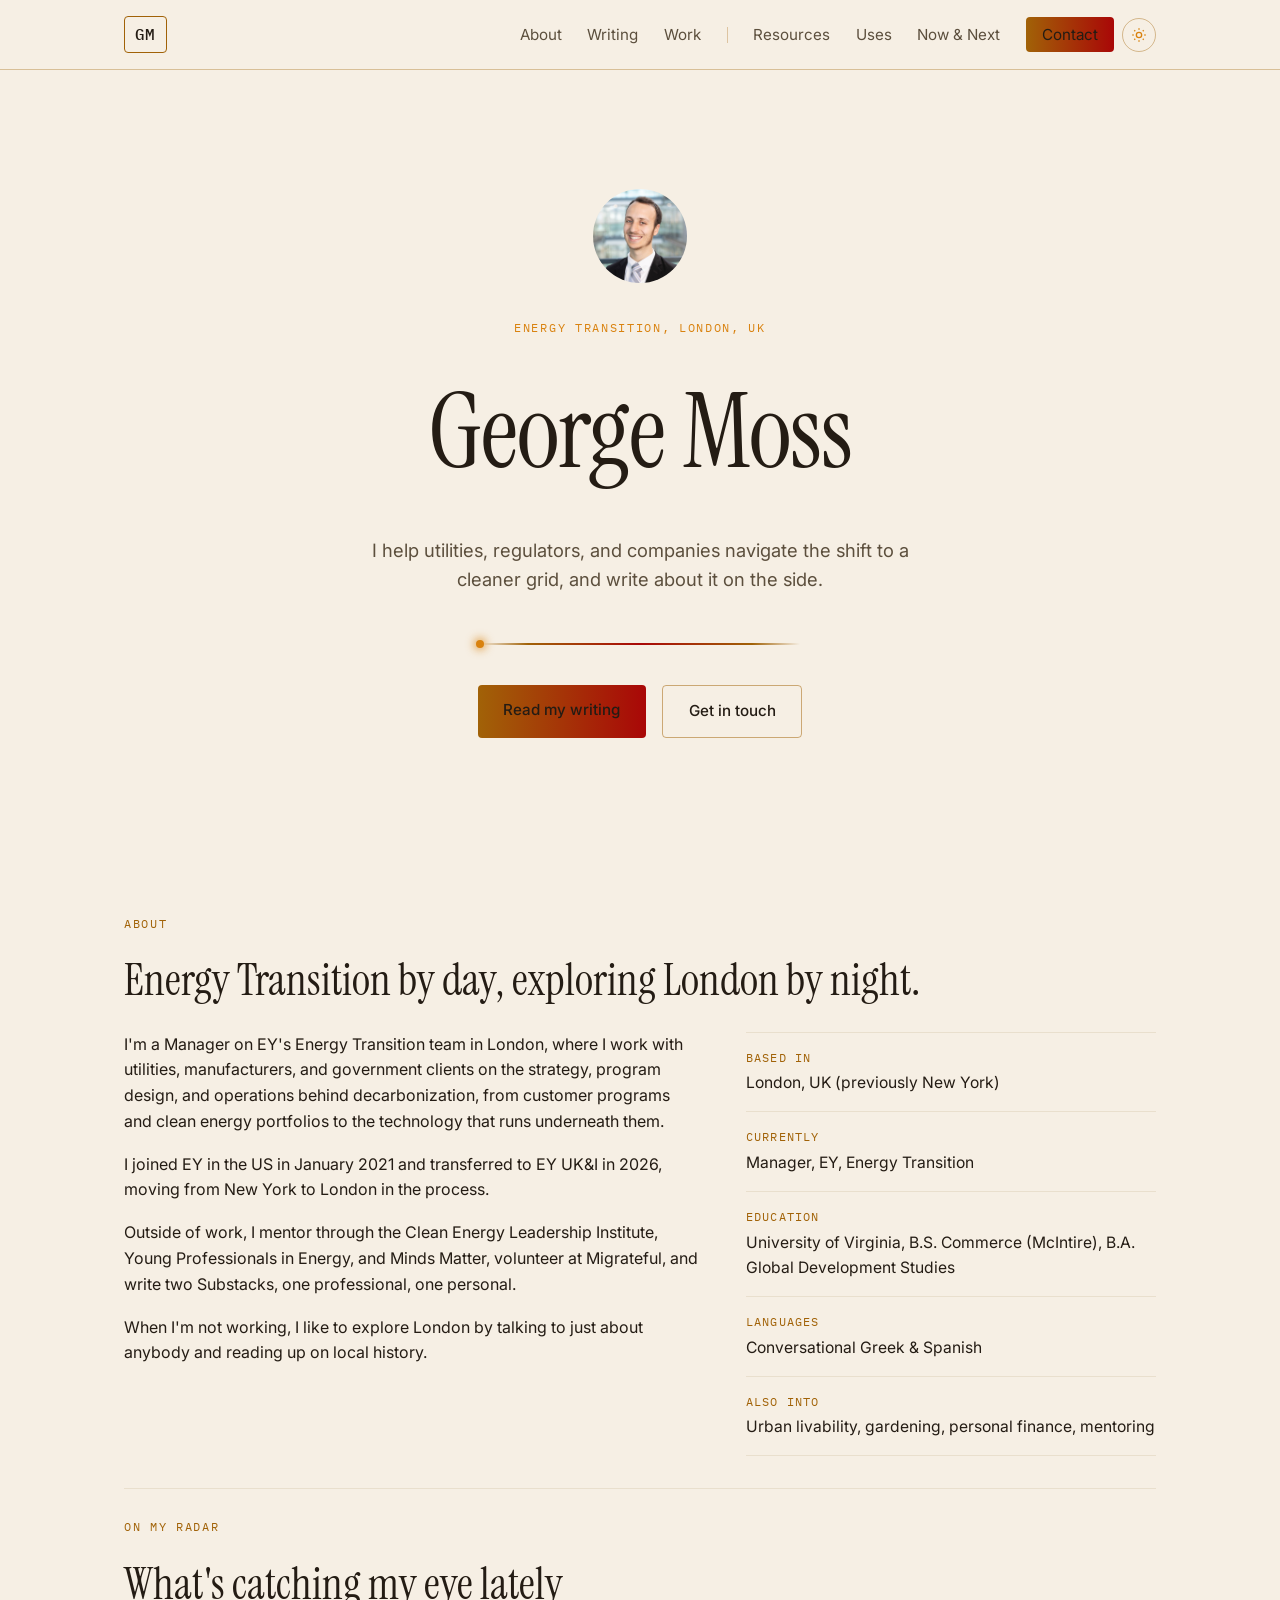
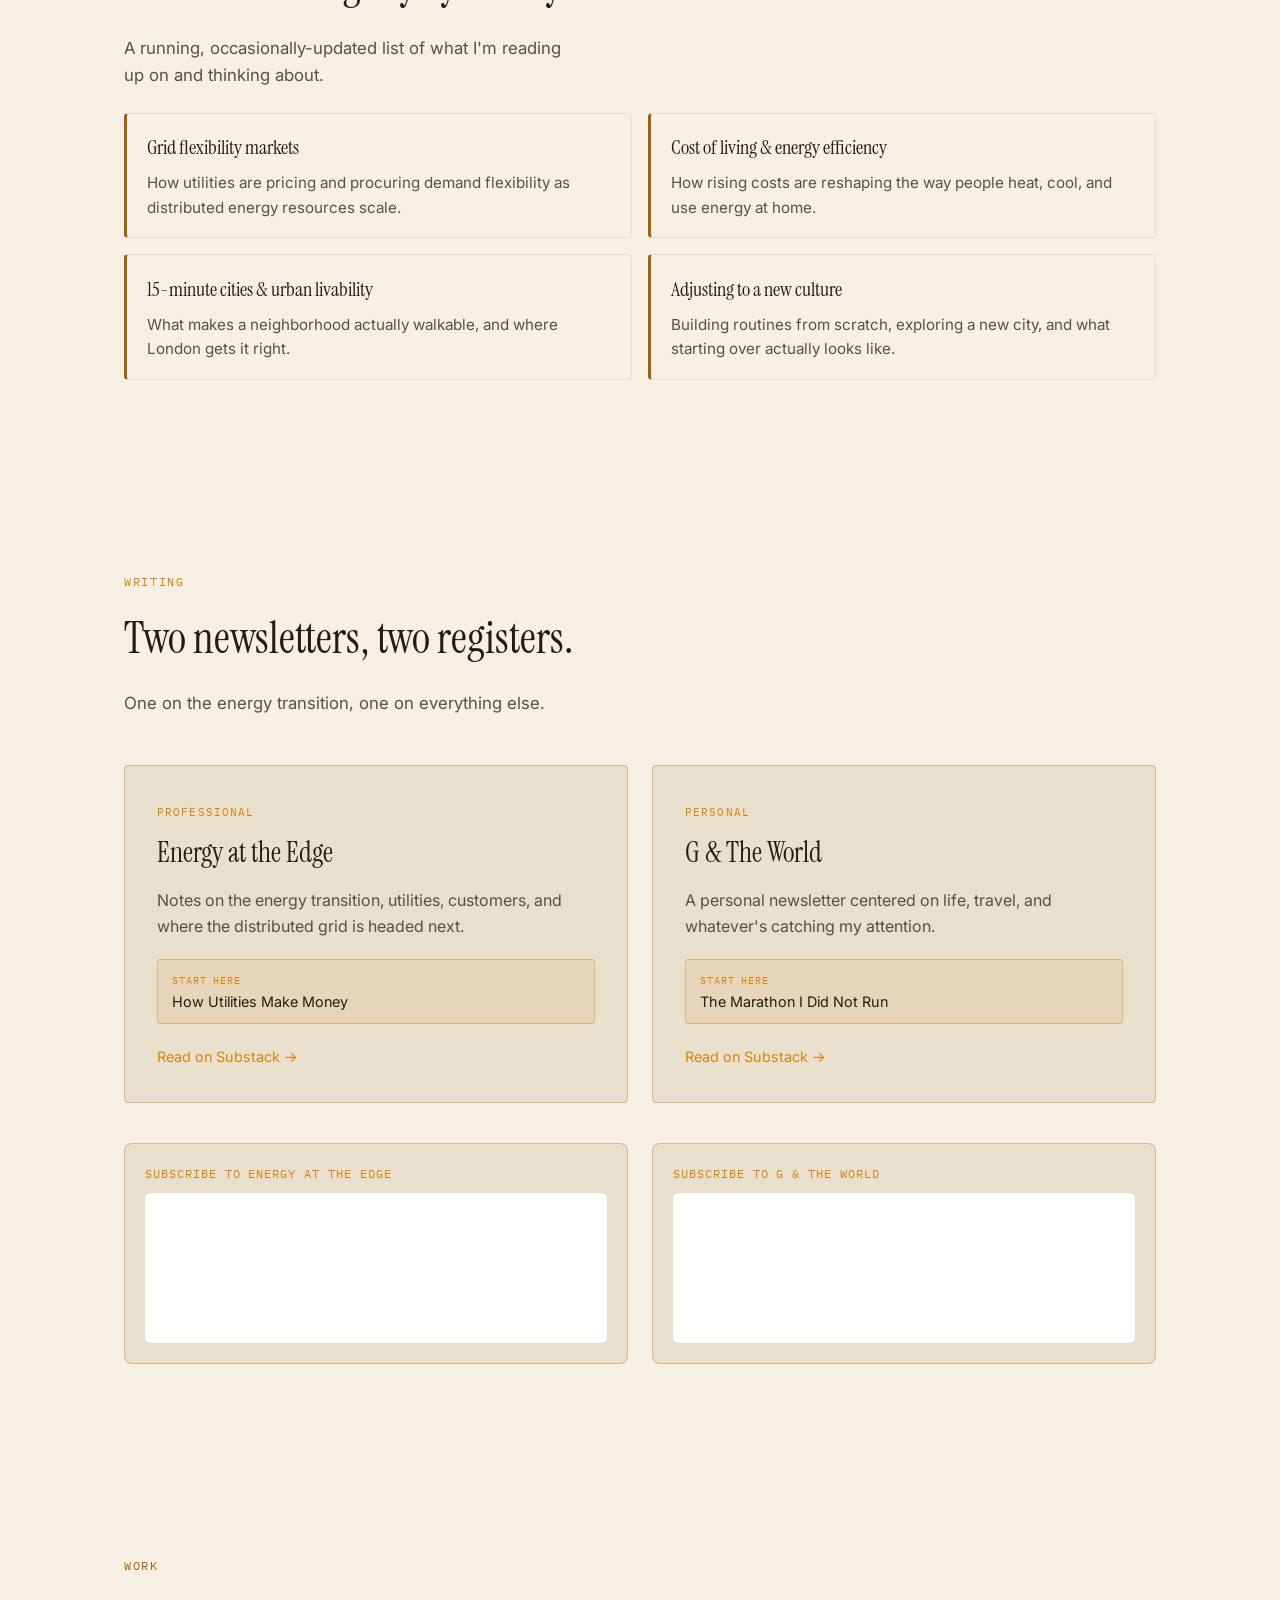
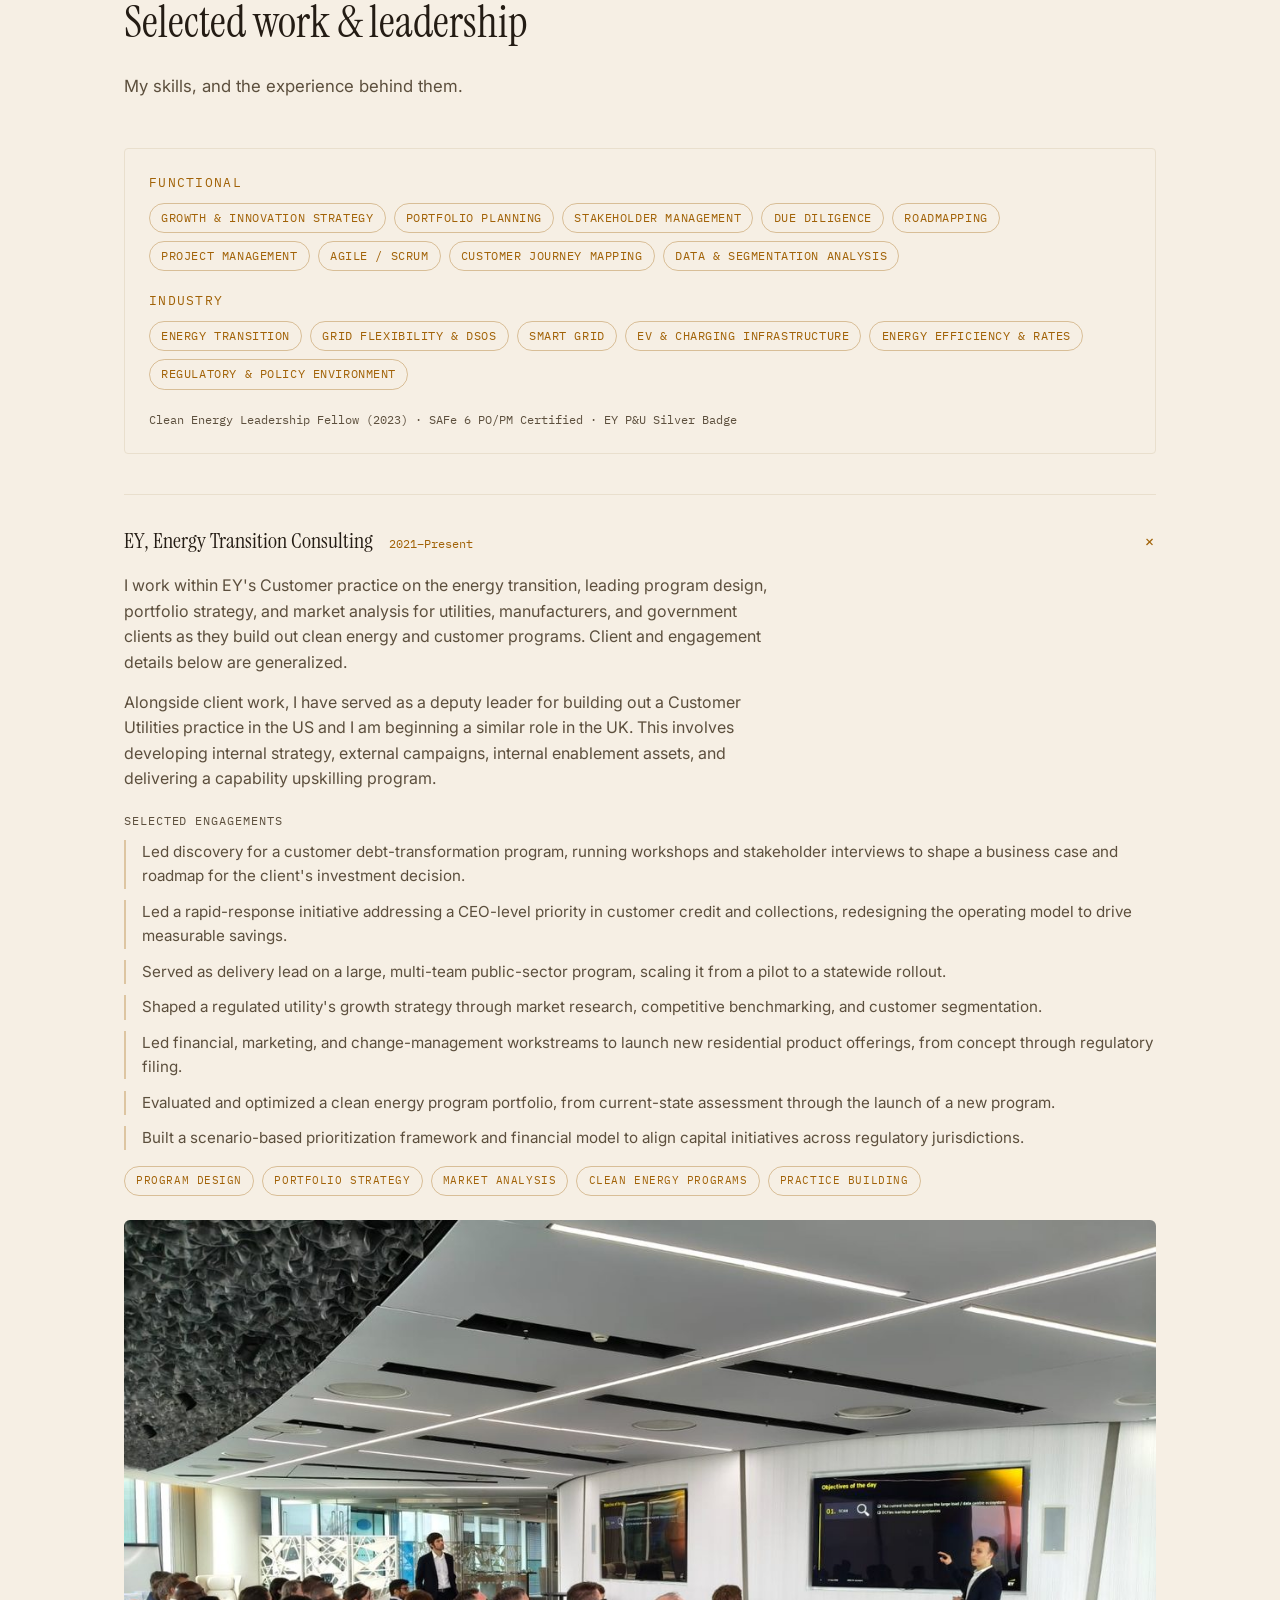
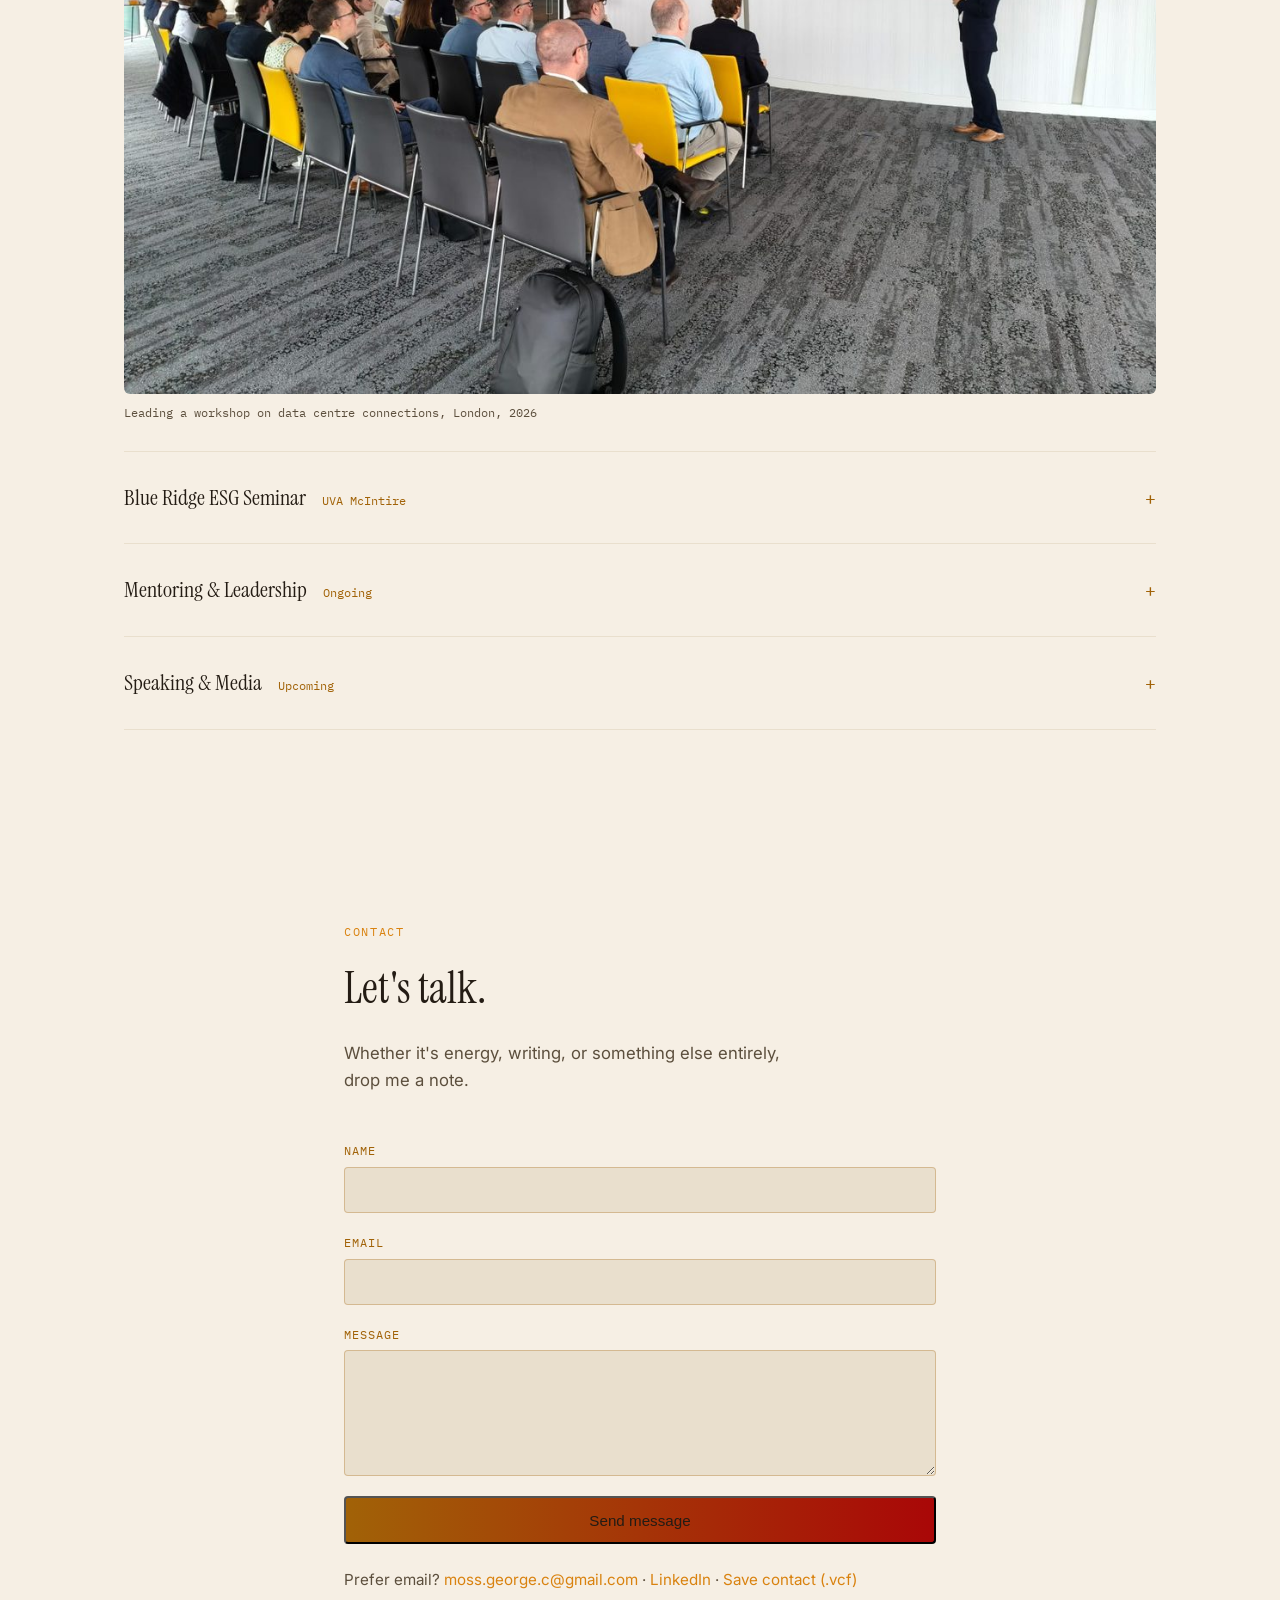
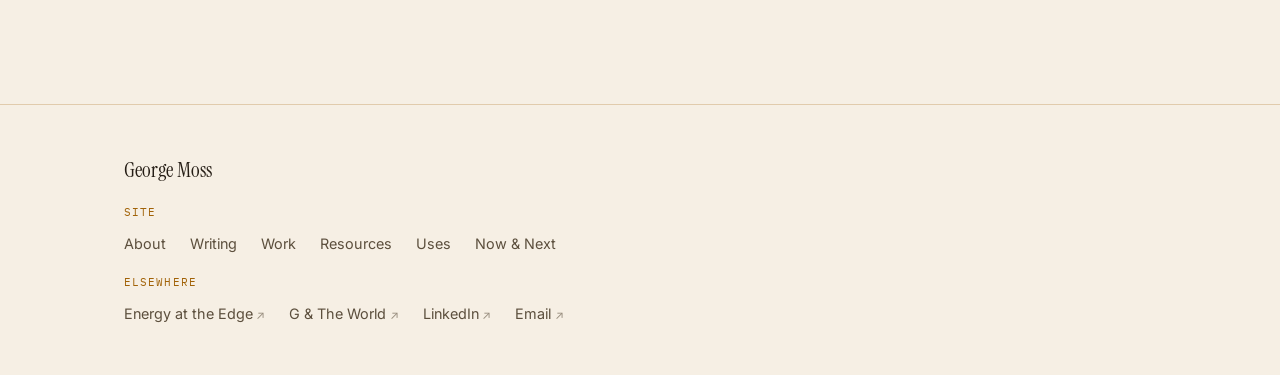
==== commit 2d81e3f8: "Add files via upload" ====
--- a/index.html
+++ b/index.html
@@ -111,8 +111,10 @@
       <h2 class="section-title">Energy Transition by day, exploring London by night.</h2>
       <div class="about-grid">
         <div class="about-copy">
-          <p>I'm a Manager on EY's Energy Transition team in London, where I work with utilities, manufacturers, and government clients on the strategy, program design, and operations behind decarbonization, from customer programs and clean energy portfolios to the technology that runs underneath them. I joined EY in the US in January 2021 and transferred to EY UK&amp;I in 2026, moving from New York to London in the process.</p>
+          <p>I'm a Manager on EY's Energy Transition team in London, where I work with utilities, manufacturers, and government clients on the strategy, program design, and operations behind decarbonization, from customer programs and clean energy portfolios to the technology that runs underneath them.</p>
+          <p>I joined EY in the US in January 2021 and transferred to EY UK&amp;I in 2026, moving from New York to London in the process.</p>
           <p>Outside of work, I mentor through the Clean Energy Leadership Institute, Young Professionals in Energy, and Minds Matter, volunteer at Migrateful, and write two Substacks, one professional, one personal.</p>
+          <p>When I'm not working, I like to explore London by talking to just about anybody and reading up on local history.</p>
         </div>
         <dl class="about-facts">
           <div>
@@ -142,23 +144,23 @@
 
       <p class="eyebrow eyebrow-dark">On My Radar</p>
       <h2 class="section-title">What's catching my eye lately</h2>
-      <p class="section-lede section-lede-dark">A running, occasionally-updated list of what I'm reading up on and thinking about.</p>
+      <p class="section-lede section-lede-dark" style="margin-bottom: 1.5rem;">A running, occasionally-updated list of what I'm reading up on and thinking about.</p>
 
       <!-- Update this list as your interests shift. -->
-      <div class="radar-grid">
-        <div class="radar-item">
+      <div class="radar-grid" style="gap: 1rem;">
+        <div class="radar-item radar-item-compact">
           <h3>Grid flexibility markets</h3>
           <p>How utilities are pricing and procuring demand flexibility as distributed energy resources scale.</p>
         </div>
-        <div class="radar-item">
+        <div class="radar-item radar-item-compact">
           <h3>Cost of living &amp; energy efficiency</h3>
-          <p>How rising costs are reshaping the way people heat, cool, and use energy at home, and just how uneven efficient heating and cooling still is.</p>
-        </div>
-        <div class="radar-item">
+          <p>How rising costs are reshaping the way people heat, cool, and use energy at home.</p>
+        </div>
+        <div class="radar-item radar-item-compact">
           <h3>15-minute cities &amp; urban livability</h3>
           <p>What makes a neighborhood actually walkable, and where London gets it right.</p>
         </div>
-        <div class="radar-item">
+        <div class="radar-item radar-item-compact">
           <h3>Adjusting to a new culture</h3>
           <p>Building routines from scratch, exploring a new city, and what starting over actually looks like.</p>
         </div>
@@ -176,7 +178,7 @@
         <div class="writing-card">
           <span class="writing-kicker">Professional</span>
           <h3>Energy at the Edge</h3>
-          <p>Notes on the energy transition, utilities, policy, markets, and where the grid is headed next.</p>
+          <p>Notes on the energy transition, utilities, customers, and where the distributed grid is headed next.</p>
           <a class="start-here" href="https://energyattheedge.substack.com/p/how-utilities-make-money-capital" target="_blank" rel="noopener">
             <span class="start-here-tag">Start here</span>
             <span class="start-here-title">How Utilities Make Money</span>
@@ -187,7 +189,7 @@
         <div class="writing-card">
           <span class="writing-kicker">Personal</span>
           <h3>G &amp; The World</h3>
-          <p>A more personal newsletter, life, travel, and whatever else is on my mind.</p>
+          <p>A personal newsletter centered on life, travel, and whatever's catching my attention.</p>
           <a class="start-here" href="https://gandtheworld.substack.com/p/the-marathon-i-did-not-run" target="_blank" rel="noopener">
             <span class="start-here-tag">Start here</span>
             <span class="start-here-title">The Marathon I Did Not Run</span>
@@ -214,7 +216,7 @@
     <div class="section-inner">
       <p class="eyebrow eyebrow-dark">Work</p>
       <h2 class="section-title">Selected work &amp; leadership</h2>
-      <p class="section-lede section-lede-dark">A few highlights, more case studies coming soon.</p>
+      <p class="section-lede section-lede-dark">My skills, and the experience behind them.</p>
 
       <div class="skills-block">
         <p class="uses-heading" style="border-bottom:none; padding-bottom:0; margin-bottom:0.6rem;">Functional</p>
@@ -249,7 +251,7 @@
           </summary>
           <div class="work-item-body">
             <p>I work within EY's Customer practice on the energy transition, leading program design, portfolio strategy, and market analysis for utilities, manufacturers, and government clients as they build out clean energy and customer programs. Client and engagement details below are generalized.</p>
-            <p>Alongside client work, I'm Deputy Leader for building out the Energy Transition practice in both the US and the UK, developing internal strategy, external campaigns, internal enablement assets, and a comprehensive capability upskilling program.</p>
+            <p>Alongside client work, I have served as a deputy leader for building out a Customer Utilities practice in the US and I am beginning a similar role in the UK. This involves developing internal strategy, external campaigns, internal enablement assets, and delivering a capability upskilling program.</p>
             <p class="work-subhead">Selected engagements</p>
             <ul class="engagement-list">
               <li>Led discovery for a customer debt-transformation program, running workshops and stakeholder interviews to shape a business case and roadmap for the client's investment decision.</li>
@@ -267,6 +269,10 @@
               <li>Clean Energy Programs</li>
               <li>Practice Building</li>
             </ul>
+            <figure class="work-photo">
+              <img src="images/workshop-london.jpg" alt="George Moss presenting to a room of colleagues at an EY workshop on data centre connections, London" loading="lazy">
+              <figcaption>Leading a workshop on data centre connections, London, 2026</figcaption>
+            </figure>
           </div>
         </details>
 
@@ -296,6 +302,21 @@
             </ul>
           </div>
         </details>
+
+        <!-- Add real talks, podcasts, and press as they happen. EDC is your first, more to follow. -->
+        <details class="work-item">
+          <summary class="work-item-head">
+            <h3>Speaking &amp; Media</h3>
+            <span class="work-item-tag">Upcoming</span>
+          </summary>
+          <div class="work-item-body">
+            <p>First up: competing at the European Diplomacy Championships (EDC) in October, my first appearance at any diplomacy venue. More to come as opportunities arise.</p>
+            <figure class="work-photo">
+              <img src="images/speaking-2024.jpg" alt="George Moss presenting data at a tech industry conference" loading="lazy">
+              <figcaption>Presenting at a tech conference, Northeast US, 2024</figcaption>
+            </figure>
+          </div>
+        </details>
       </div>
     </div>
   </section>
--- a/style.css
+++ b/style.css
@@ -706,6 +706,21 @@
   border-left: 2px solid rgba(161, 98, 7, 0.3);
 }
 
+.work-photo {
+  margin: 1.5rem 0 0;
+}
+.work-photo img {
+  width: 100%;
+  border-radius: 6px;
+  display: block;
+}
+.work-photo figcaption {
+  margin-top: 0.6rem;
+  font-family: var(--font-mono);
+  font-size: 0.75rem;
+  color: var(--paper-ink-soft);
+}
+
 /* ---------- Contact ---------- */
 .contact-form {
   display: flex;
@@ -897,6 +912,12 @@
 .section-divider {
   border-top: 1px solid var(--paper-dim);
   margin: 3rem 0 2.5rem;
+}
+#radar.section-divider {
+  margin: 2rem 0 1.75rem;
+}
+.radar-item-compact {
+  padding: 1.1rem 1.25rem;
 }
 
 /* ---------- Now page ---------- */
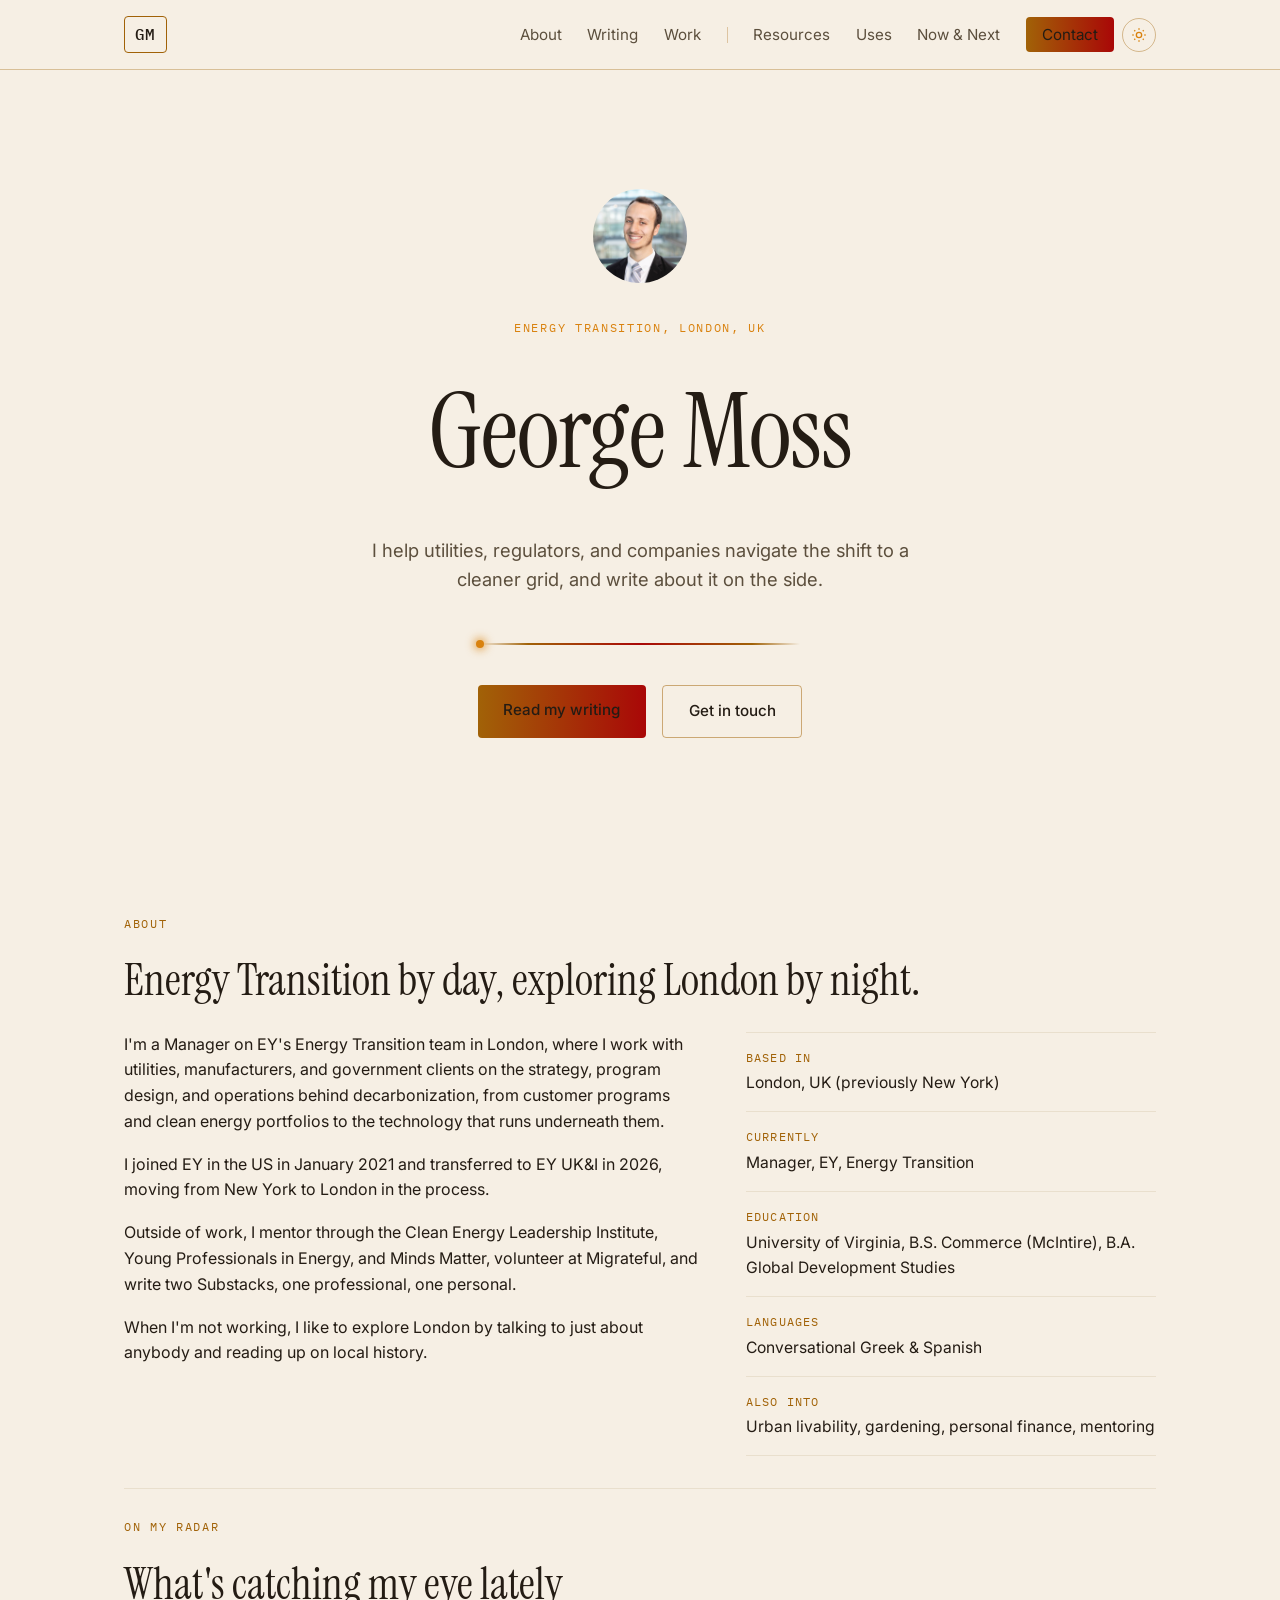
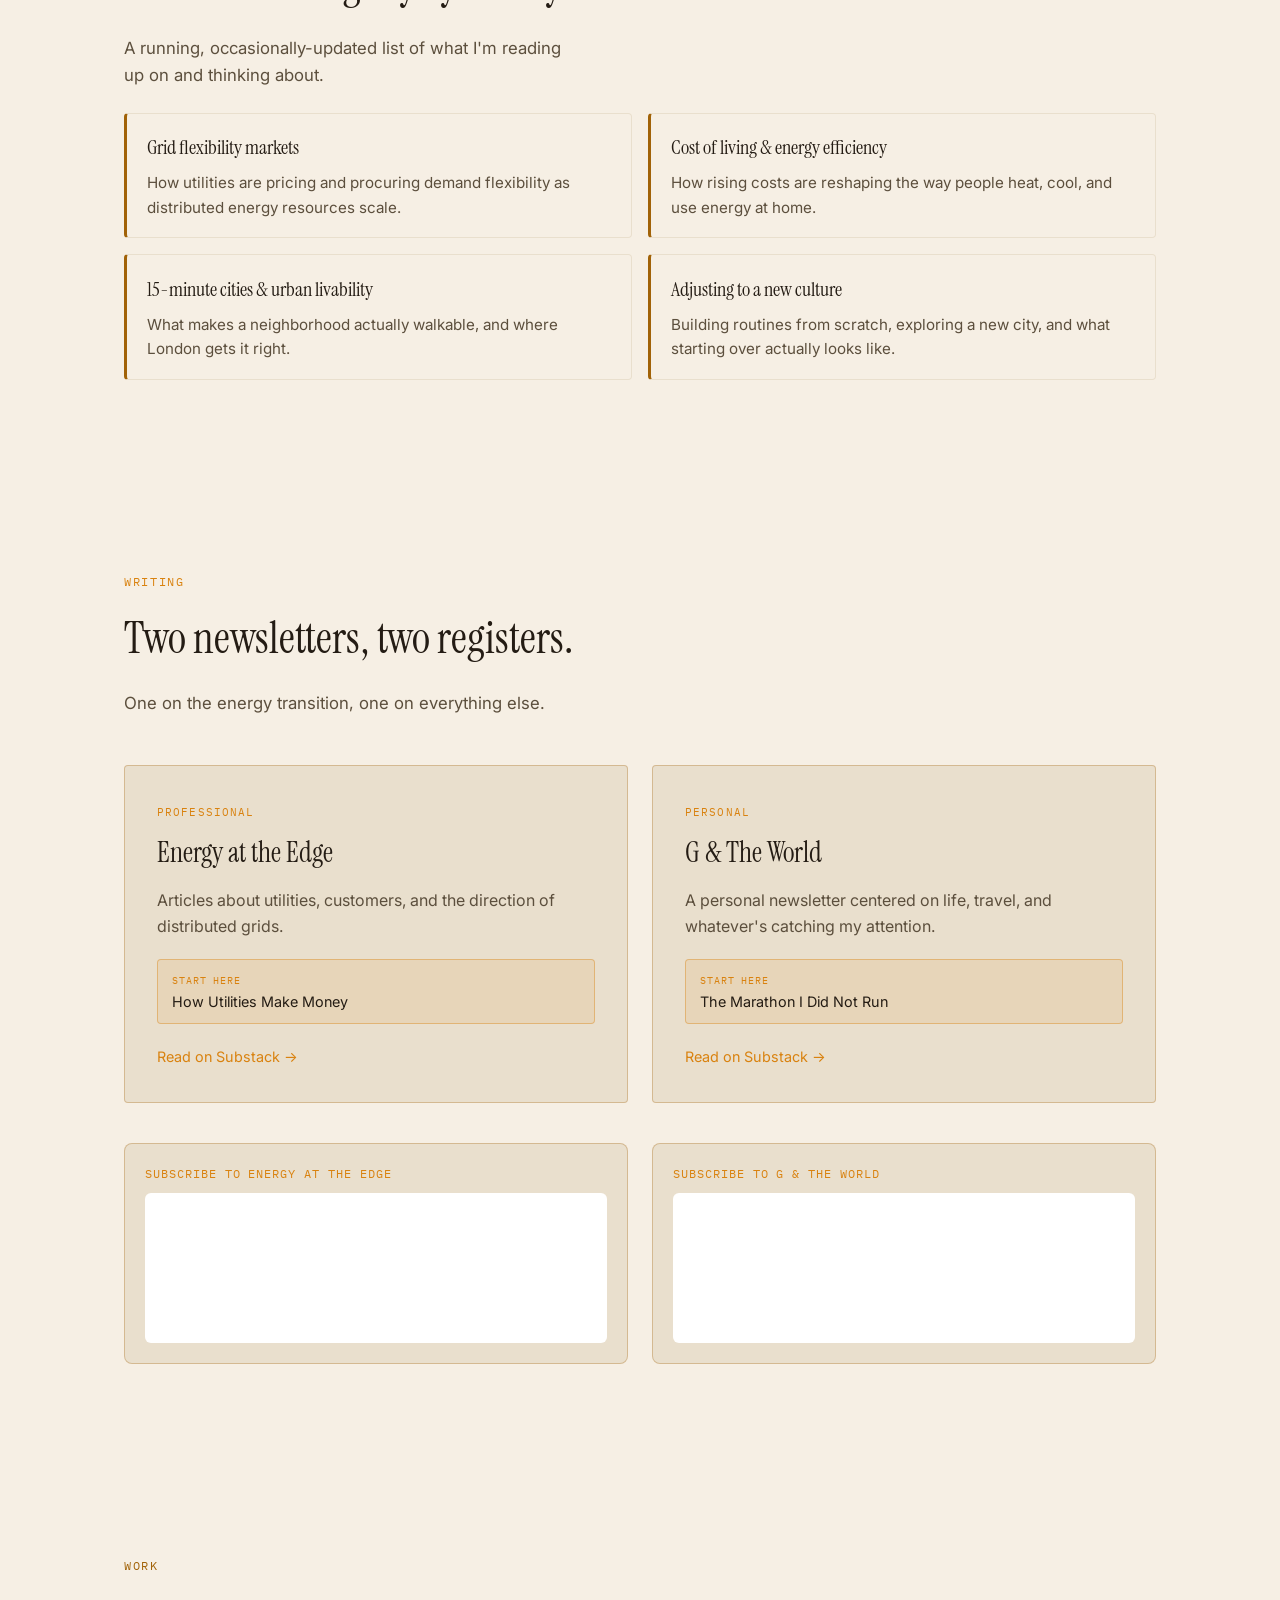
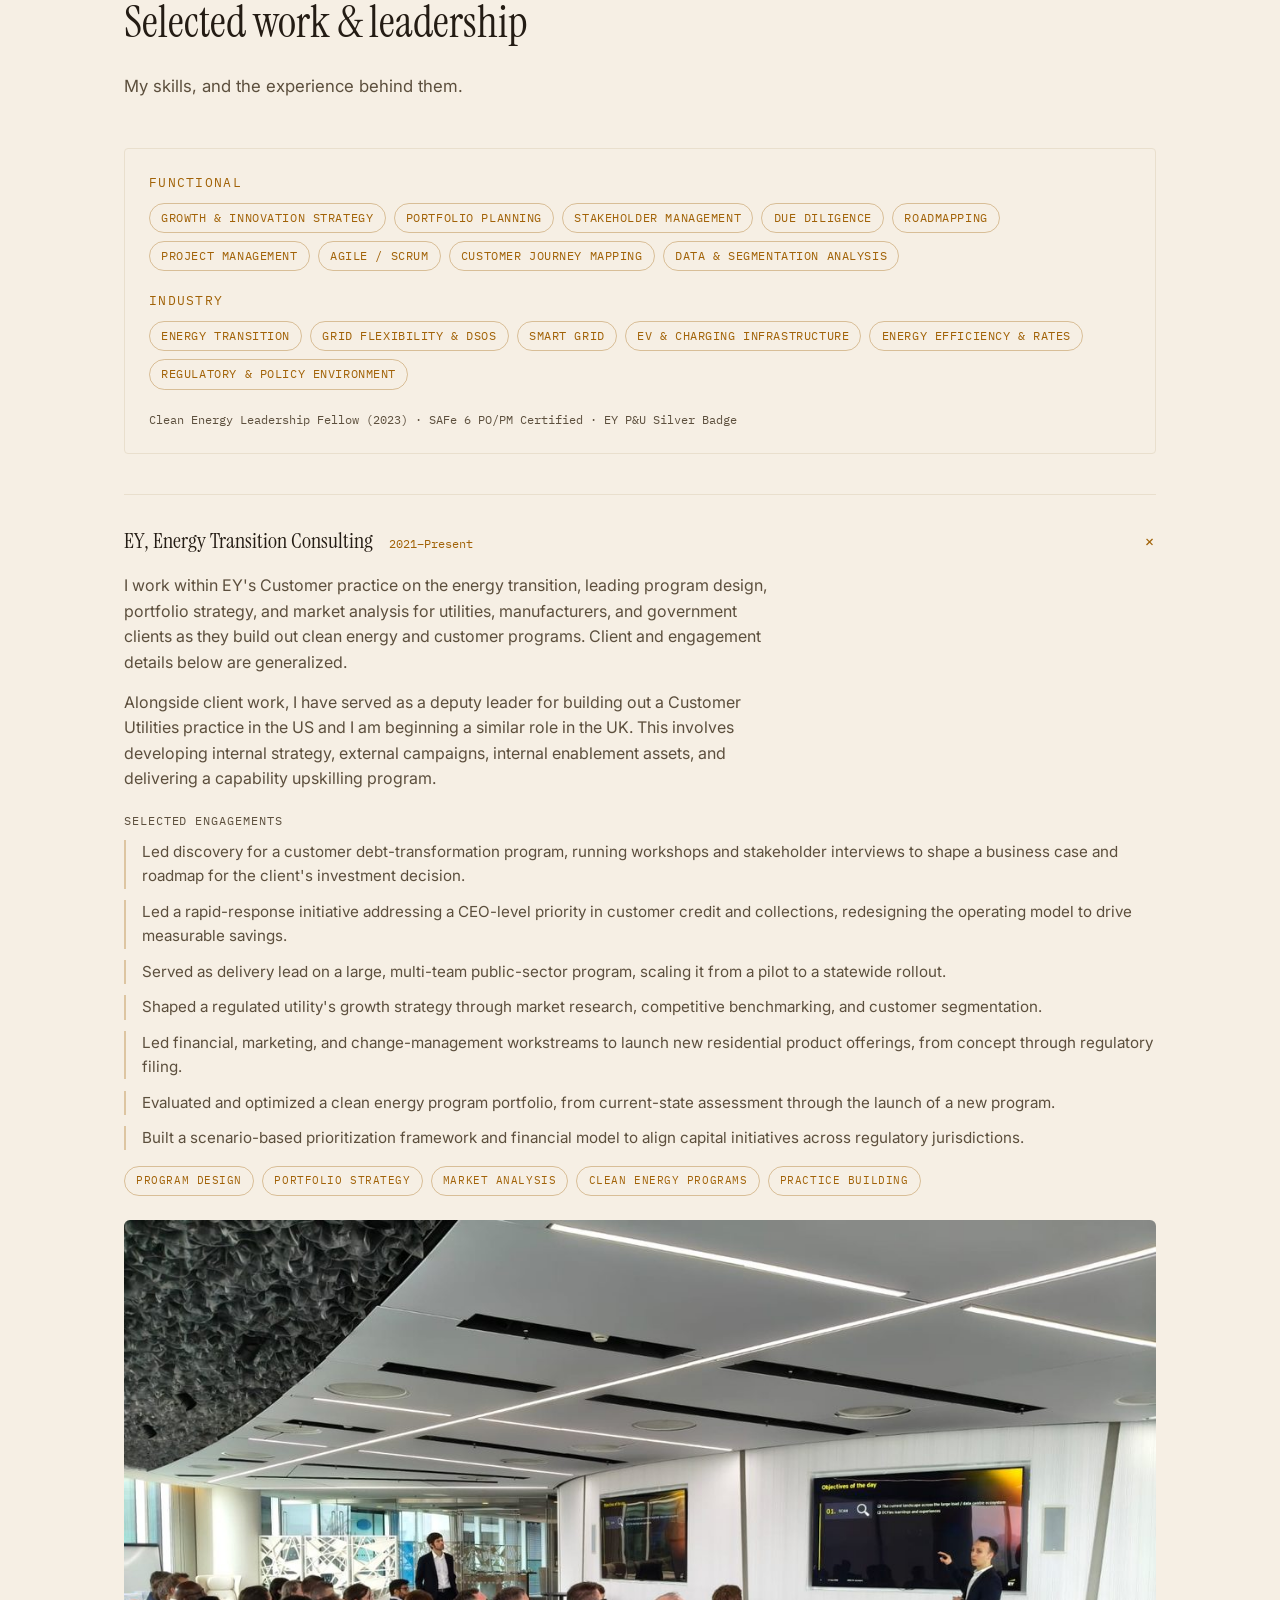
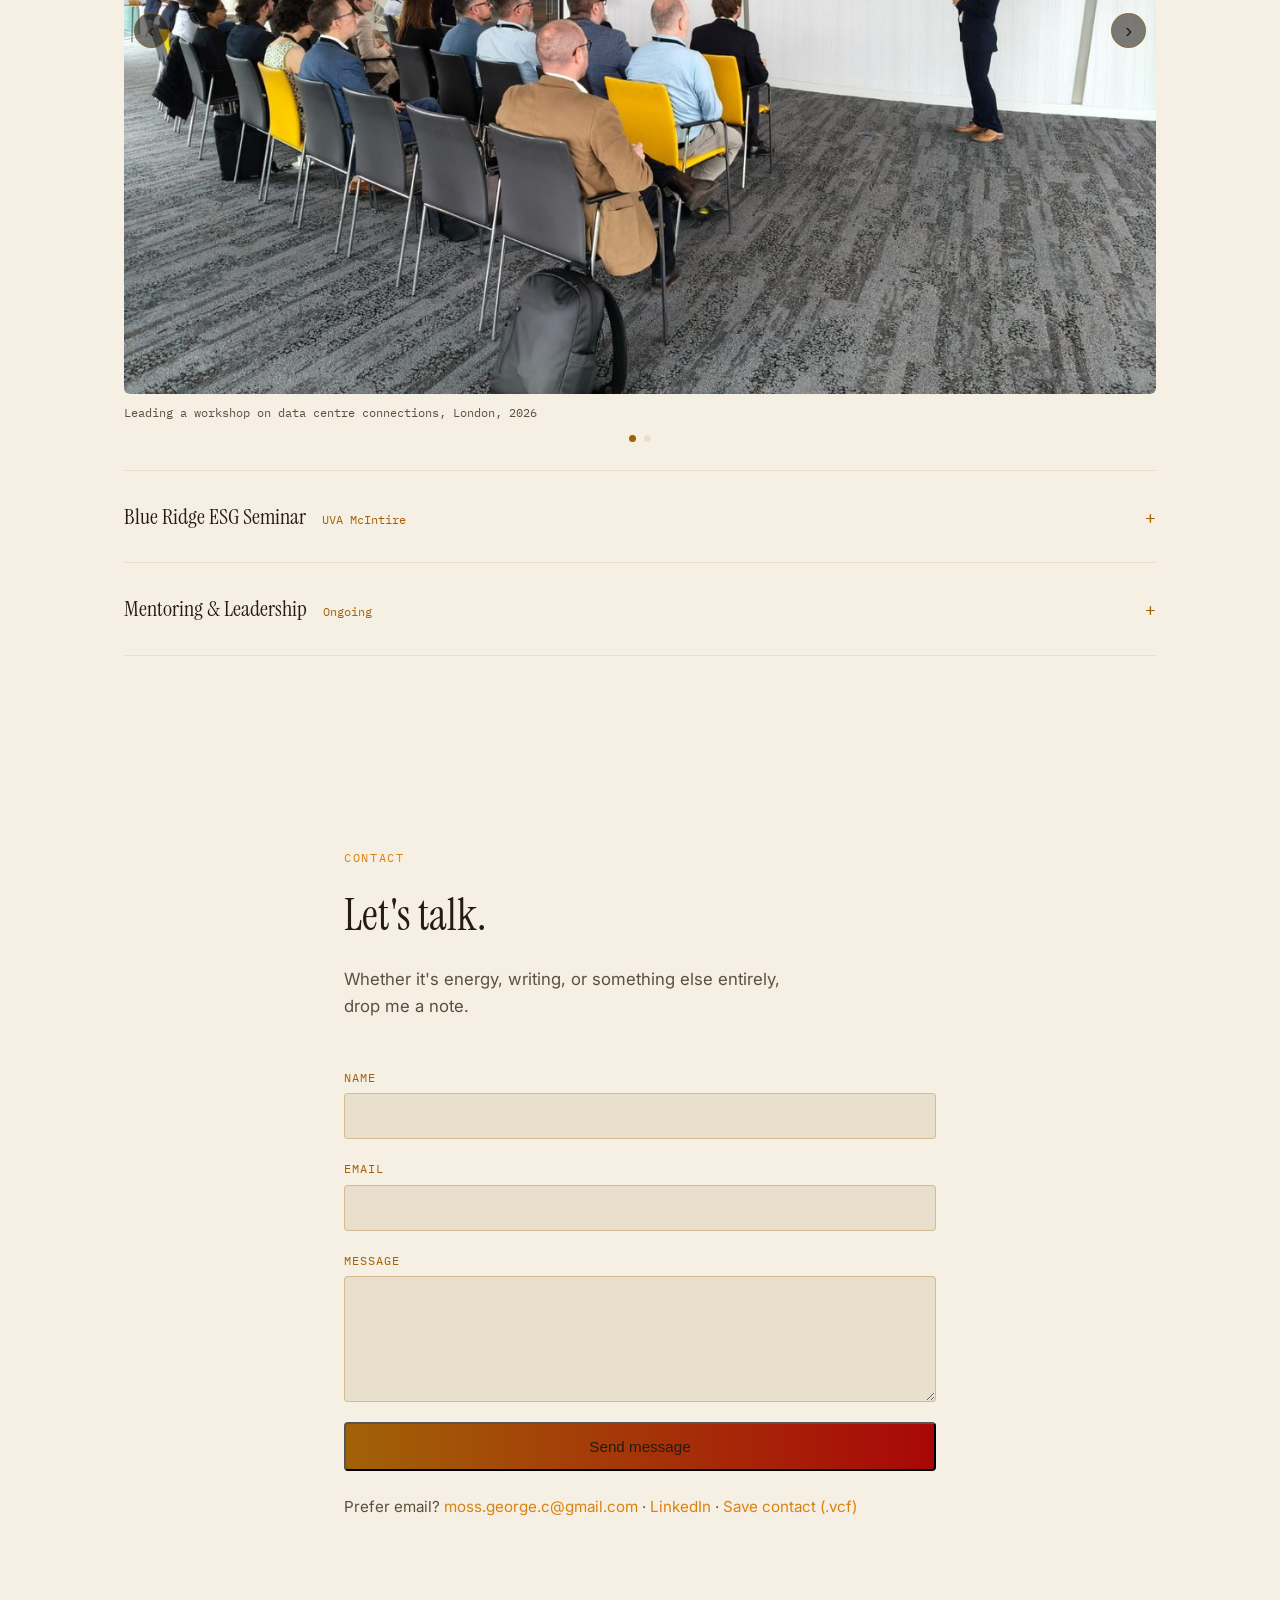
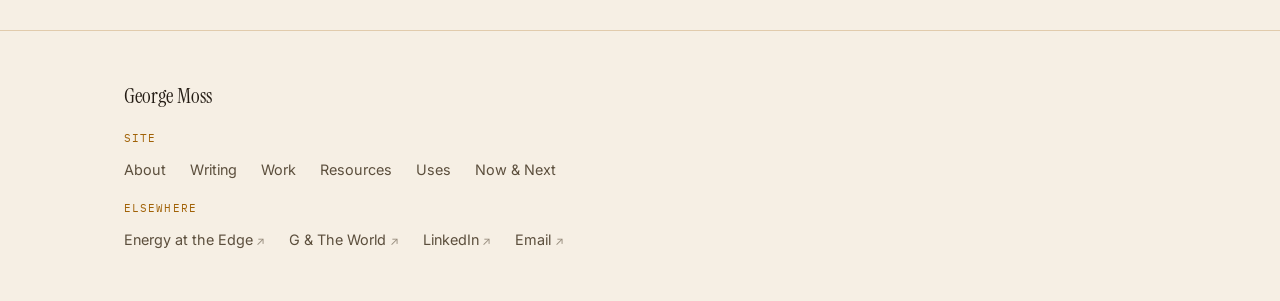
==== commit 612dd73e: "Add files via upload" ====
--- a/index.html
+++ b/index.html
@@ -178,7 +178,7 @@
         <div class="writing-card">
           <span class="writing-kicker">Professional</span>
           <h3>Energy at the Edge</h3>
-          <p>Notes on the energy transition, utilities, customers, and where the distributed grid is headed next.</p>
+          <p>Articles about utilities, customers, and the direction of distributed grids.</p>
           <a class="start-here" href="https://energyattheedge.substack.com/p/how-utilities-make-money-capital" target="_blank" rel="noopener">
             <span class="start-here-tag">Start here</span>
             <span class="start-here-title">How Utilities Make Money</span>
@@ -269,10 +269,24 @@
               <li>Clean Energy Programs</li>
               <li>Practice Building</li>
             </ul>
-            <figure class="work-photo">
-              <img src="images/workshop-london.jpg" alt="George Moss presenting to a room of colleagues at an EY workshop on data centre connections, London" loading="lazy">
-              <figcaption>Leading a workshop on data centre connections, London, 2026</figcaption>
-            </figure>
+            <div class="work-slideshow" data-slideshow>
+              <div class="slideshow-track">
+                <figure class="slide active">
+                  <img src="images/workshop-london.jpg" alt="George Moss presenting to a room of colleagues at an EY workshop on data centre connections, London" loading="lazy">
+                  <figcaption>Leading a workshop on data centre connections, London, 2026</figcaption>
+                </figure>
+                <figure class="slide">
+                  <img src="images/speaking-2024.jpg" alt="George Moss presenting data at a tech industry conference" loading="lazy">
+                  <figcaption>Presenting at a tech conference, Northeast US, 2024</figcaption>
+                </figure>
+              </div>
+              <button type="button" class="slide-nav slide-prev" aria-label="Previous photo">&#8249;</button>
+              <button type="button" class="slide-nav slide-next" aria-label="Next photo">&#8250;</button>
+              <div class="slide-dots">
+                <button type="button" class="dot active" aria-label="Show photo 1"></button>
+                <button type="button" class="dot" aria-label="Show photo 2"></button>
+              </div>
+            </div>
           </div>
         </details>
 
@@ -302,21 +316,6 @@
             </ul>
           </div>
         </details>
-
-        <!-- Add real talks, podcasts, and press as they happen. EDC is your first, more to follow. -->
-        <details class="work-item">
-          <summary class="work-item-head">
-            <h3>Speaking &amp; Media</h3>
-            <span class="work-item-tag">Upcoming</span>
-          </summary>
-          <div class="work-item-body">
-            <p>First up: competing at the European Diplomacy Championships (EDC) in October, my first appearance at any diplomacy venue. More to come as opportunities arise.</p>
-            <figure class="work-photo">
-              <img src="images/speaking-2024.jpg" alt="George Moss presenting data at a tech industry conference" loading="lazy">
-              <figcaption>Presenting at a tech conference, Northeast US, 2024</figcaption>
-            </figure>
-          </div>
-        </details>
       </div>
     </div>
   </section>
--- a/style.css
+++ b/style.css
@@ -706,20 +706,68 @@
   border-left: 2px solid rgba(161, 98, 7, 0.3);
 }
 
-.work-photo {
+.work-slideshow {
+  position: relative;
   margin: 1.5rem 0 0;
 }
-.work-photo img {
+.slideshow-track {
+  position: relative;
+}
+.slide {
+  display: none;
+  margin: 0;
+}
+.slide.active {
+  display: block;
+}
+.slide img {
   width: 100%;
   border-radius: 6px;
   display: block;
-}
-.work-photo figcaption {
+  aspect-ratio: 4 / 3;
+  object-fit: cover;
+}
+.slide figcaption {
   margin-top: 0.6rem;
   font-family: var(--font-mono);
   font-size: 0.75rem;
   color: var(--paper-ink-soft);
 }
+.slide-nav {
+  position: absolute;
+  top: calc(50% - 1.1rem);
+  width: 2.2rem;
+  height: 2.2rem;
+  border-radius: 50%;
+  border: 1px solid rgba(161, 98, 7, 0.5);
+  background: rgba(23, 18, 13, 0.55);
+  color: var(--cream-text);
+  font-size: 1.3rem;
+  line-height: 1;
+  cursor: pointer;
+  display: flex;
+  align-items: center;
+  justify-content: center;
+}
+.slide-nav:hover { border-color: var(--amber-bright); color: var(--amber-bright); }
+.slide-prev { left: 0.6rem; }
+.slide-next { right: 0.6rem; }
+.slide-dots {
+  display: flex;
+  justify-content: center;
+  gap: 0.5rem;
+  margin-top: 0.75rem;
+}
+.slide-dots .dot {
+  width: 7px;
+  height: 7px;
+  border-radius: 50%;
+  border: none;
+  padding: 0;
+  background: var(--paper-dim);
+  cursor: pointer;
+}
+.slide-dots .dot.active { background: var(--amber); }
 
 /* ---------- Contact ---------- */
 .contact-form {
@@ -894,12 +942,21 @@
   font-weight: 600;
   margin-right: 0.3rem;
 }
+.favorite-books-list {
+  display: grid;
+  grid-template-columns: 1fr 1fr;
+  column-gap: 2rem;
+  row-gap: 0.75rem;
+}
 .favorite-books-list li {
   padding-left: 1.2rem;
   border-left: 2px solid var(--amber);
   color: var(--paper-ink);
   font-family: var(--font-display);
   font-size: 1.1rem;
+}
+@media (max-width: 560px) {
+  .favorite-books-list { grid-template-columns: 1fr; }
 }
 .book-author {
   display: block;
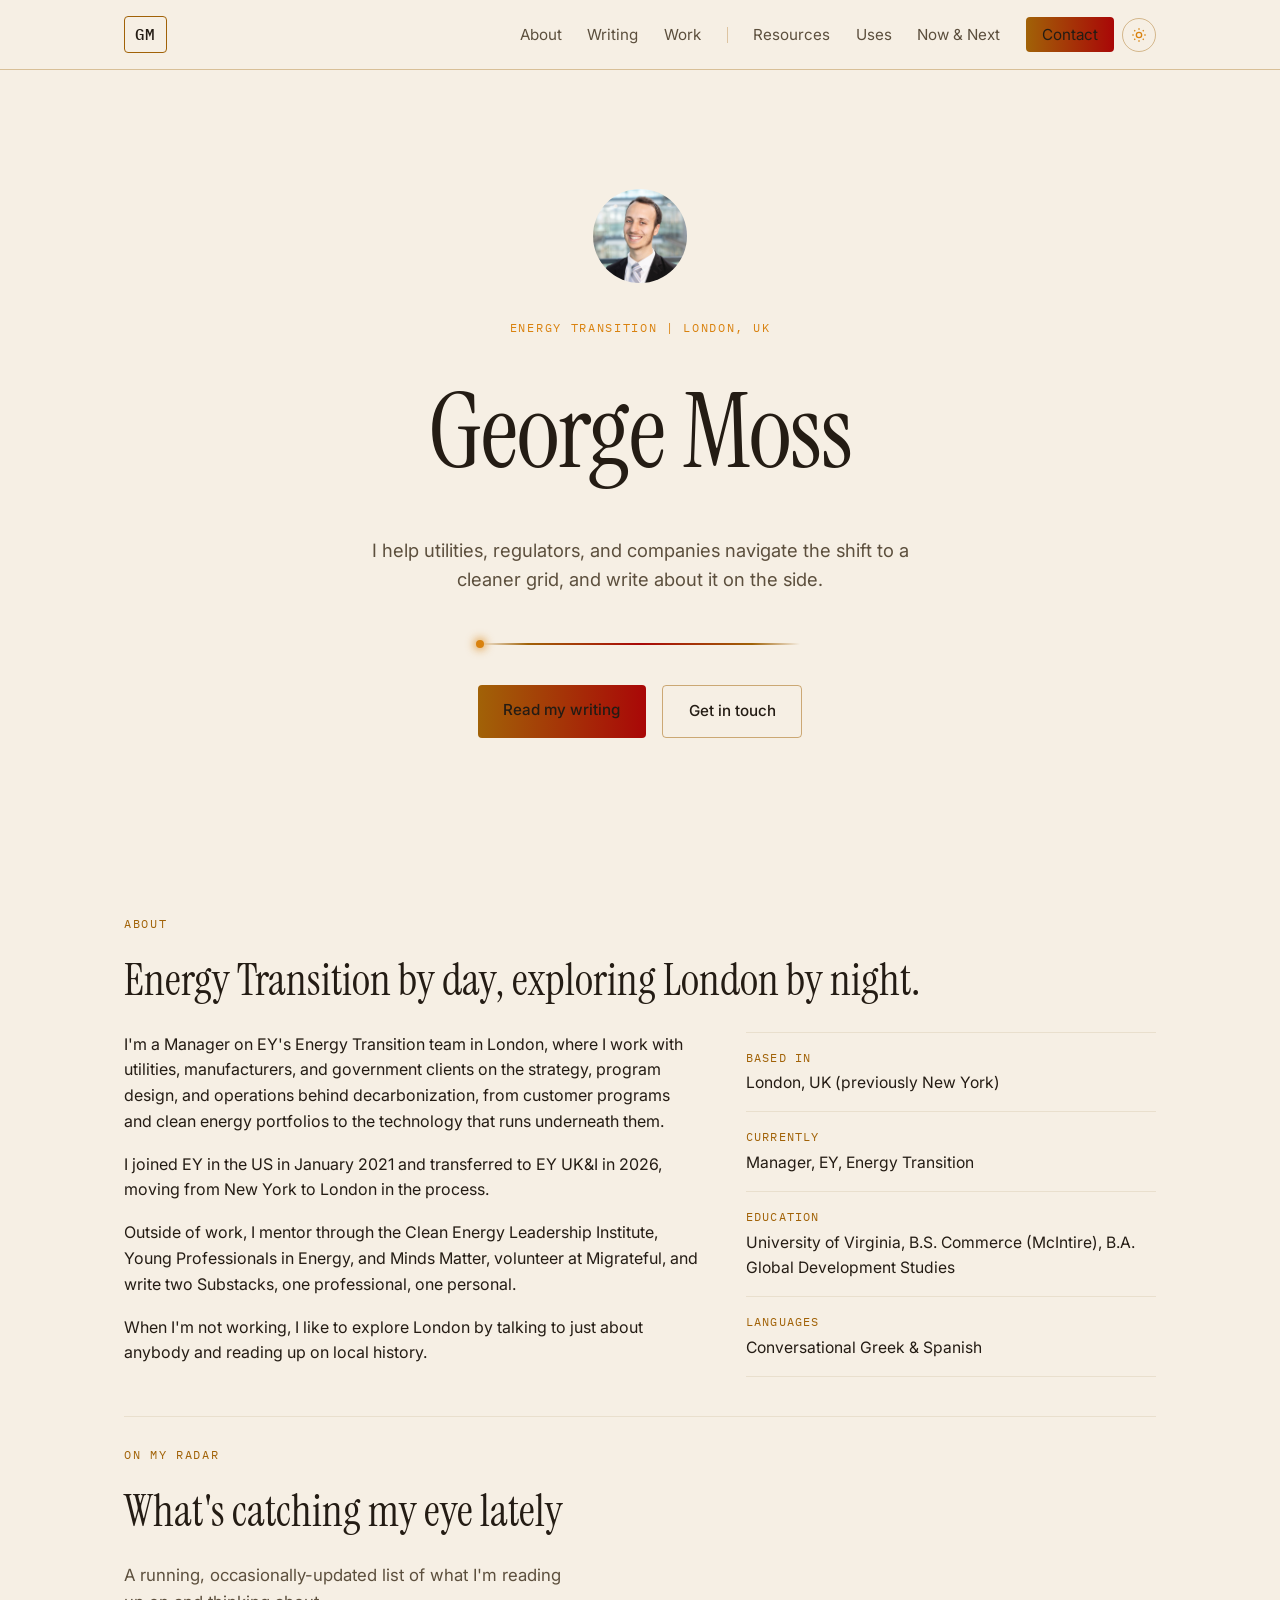
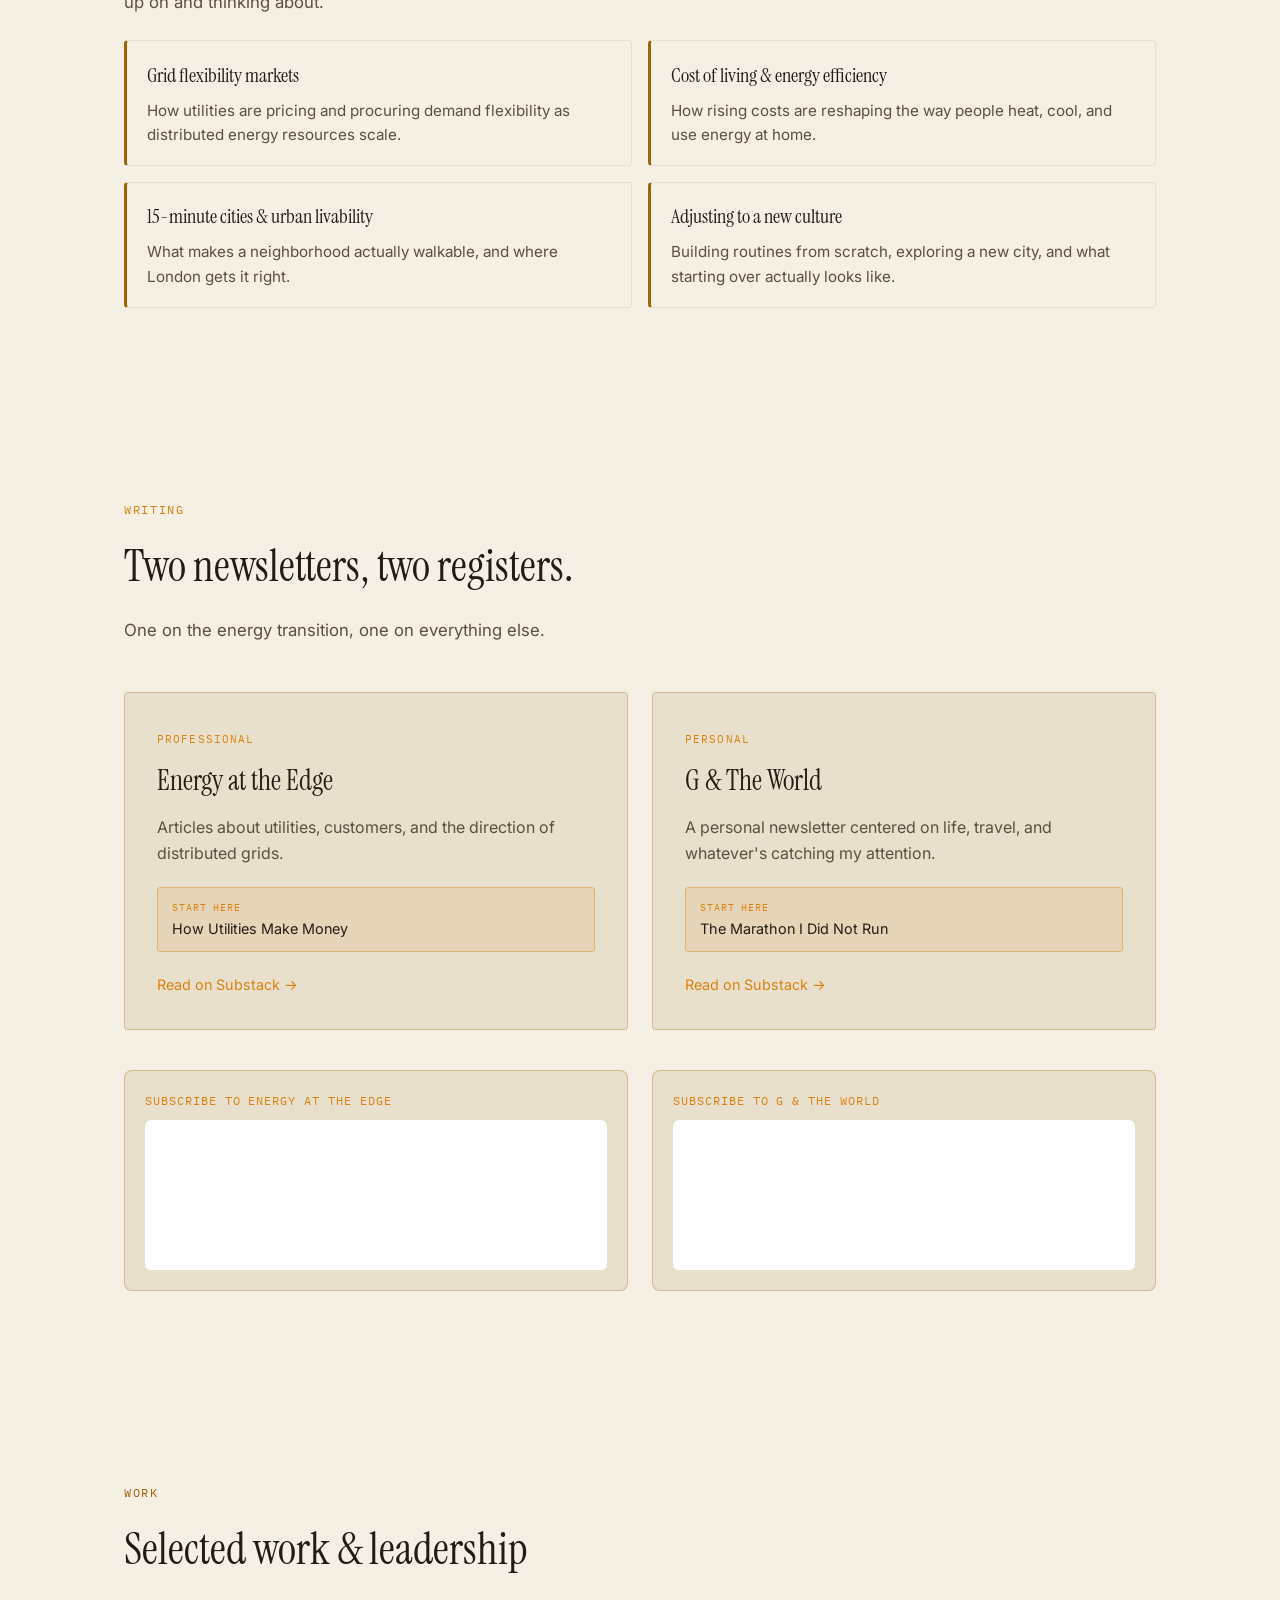
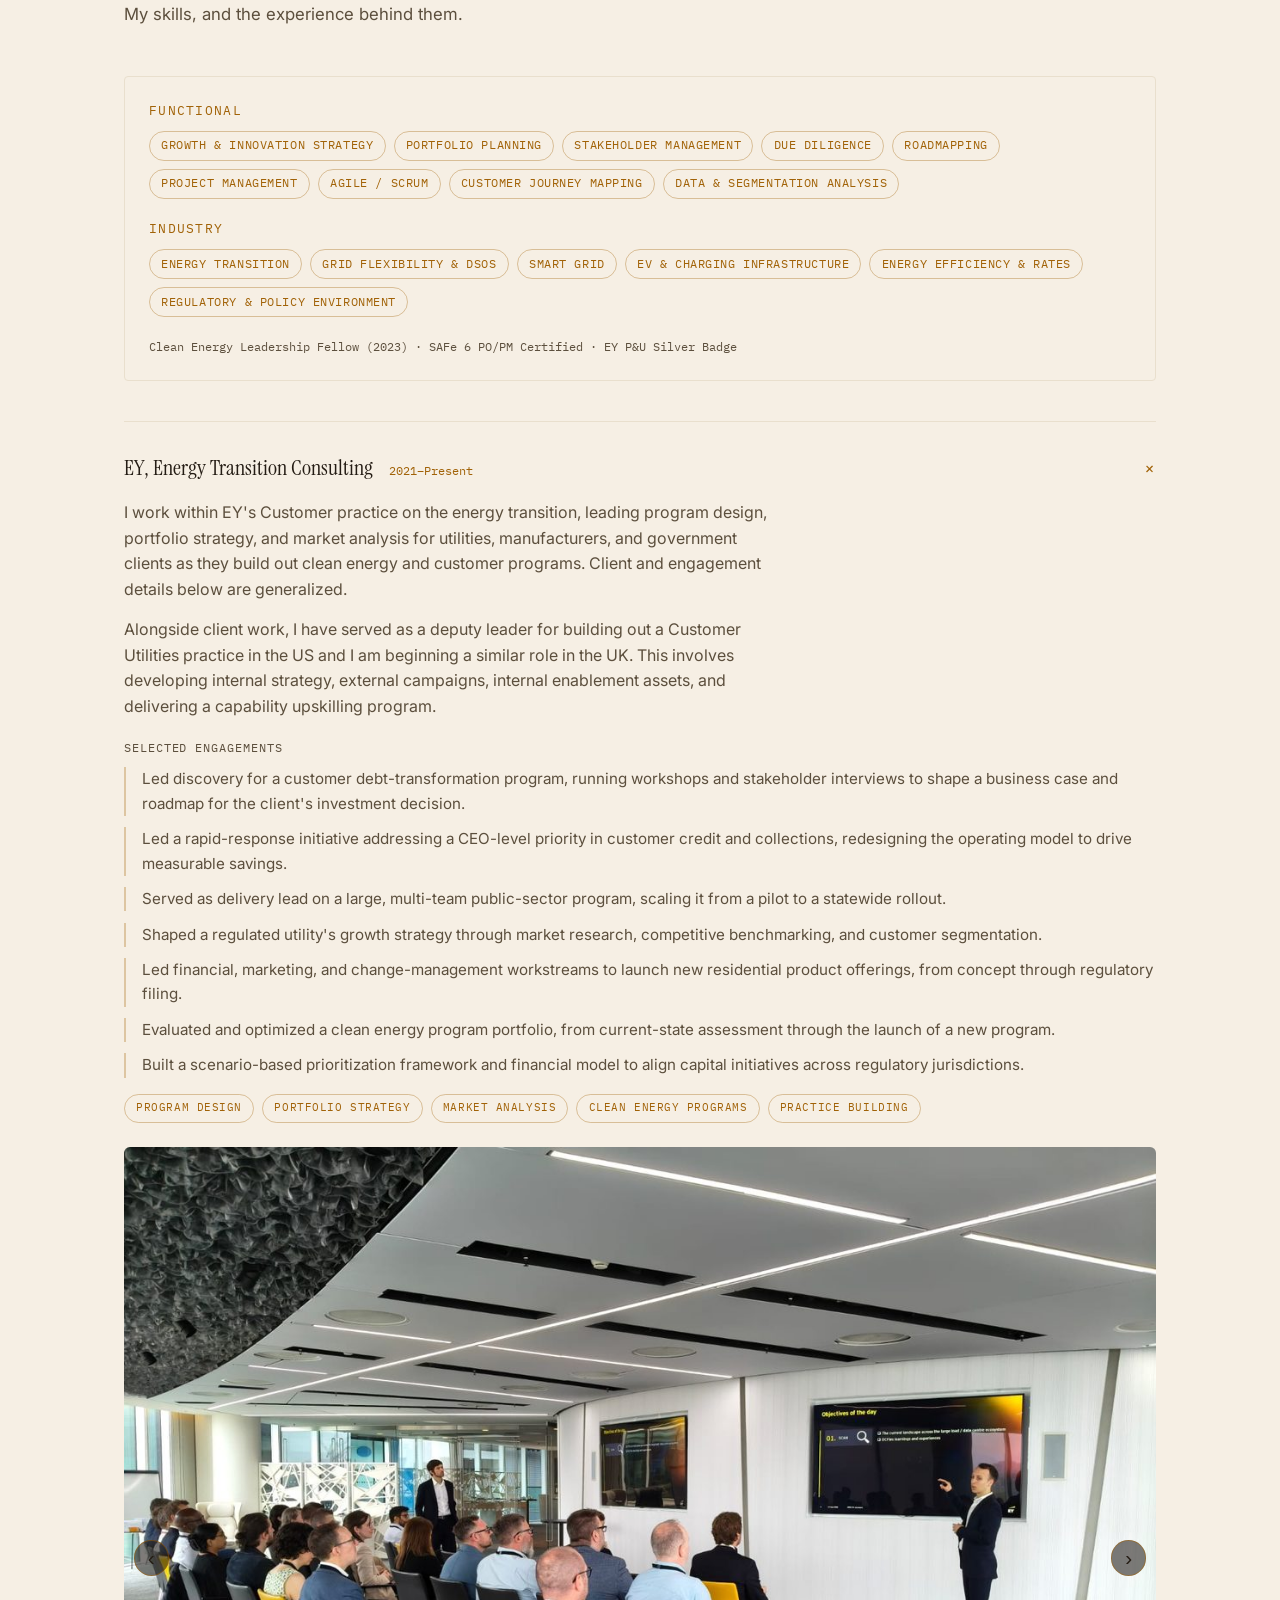
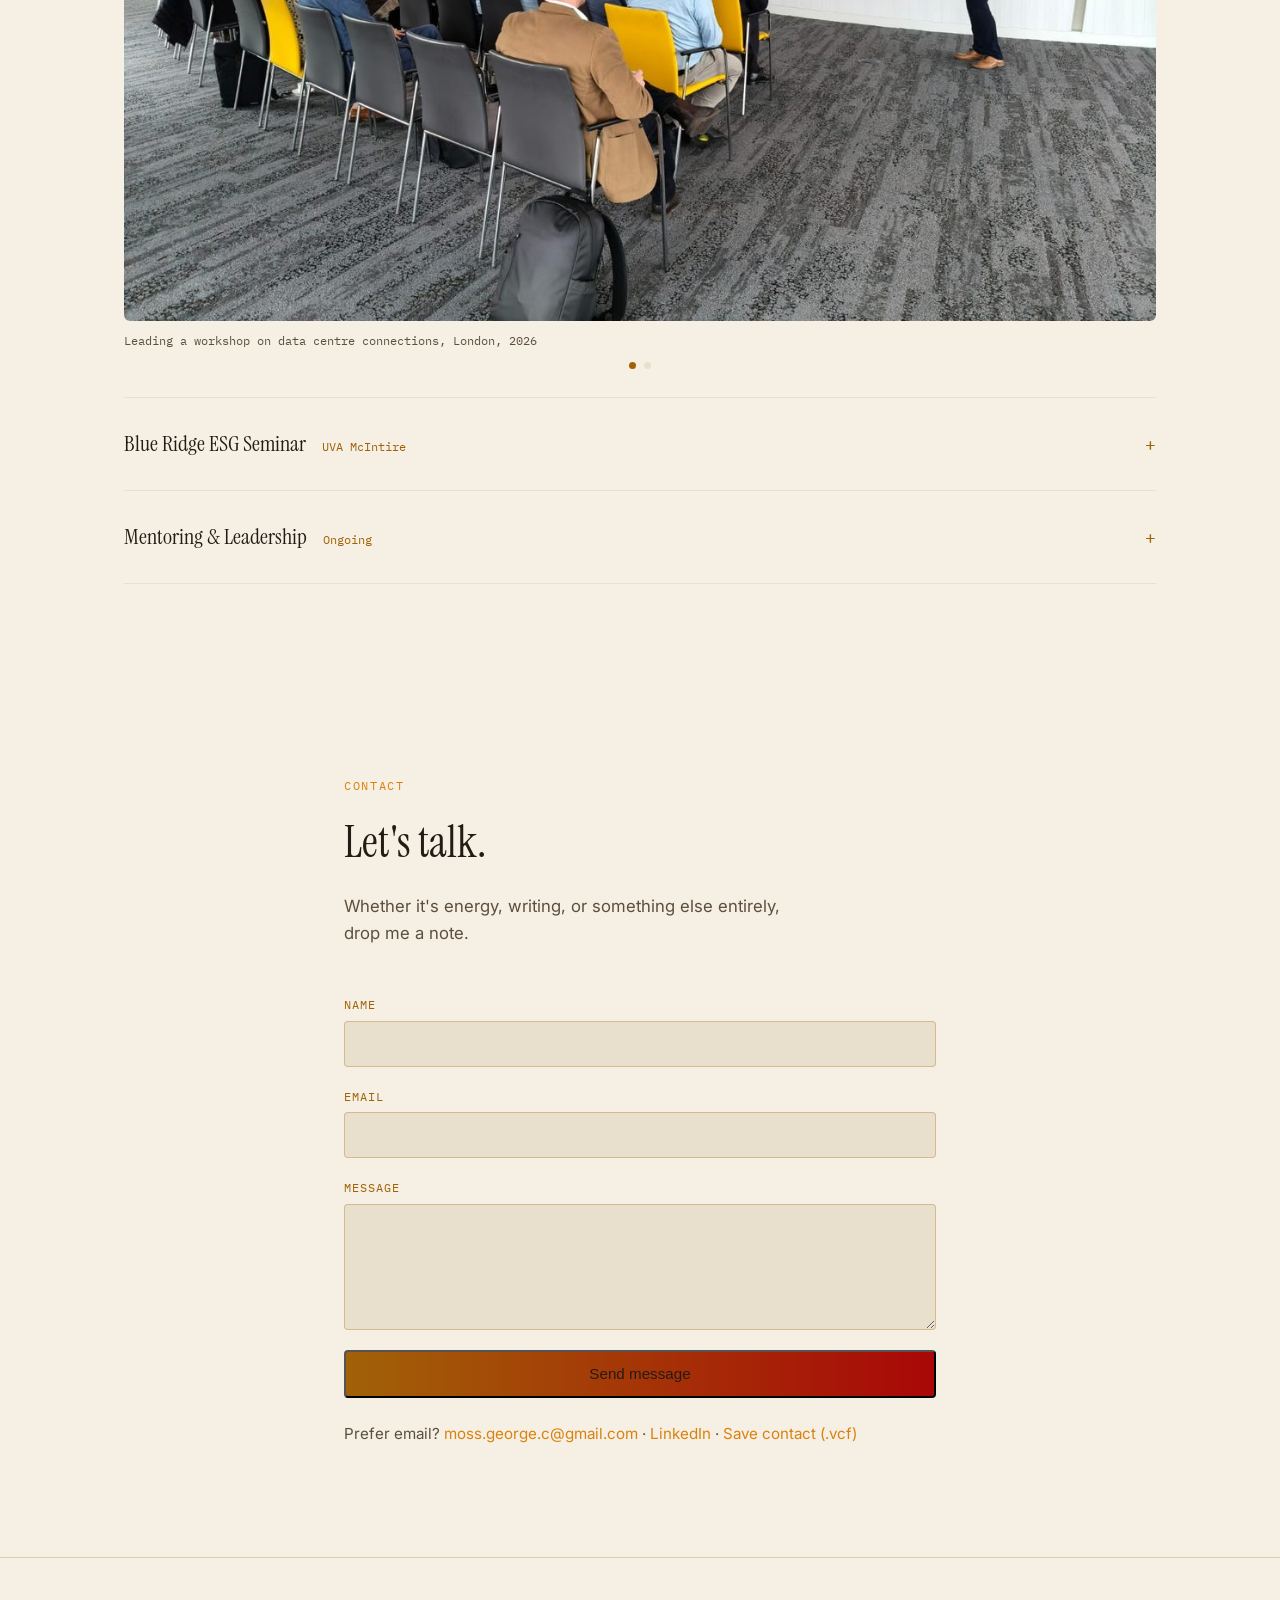
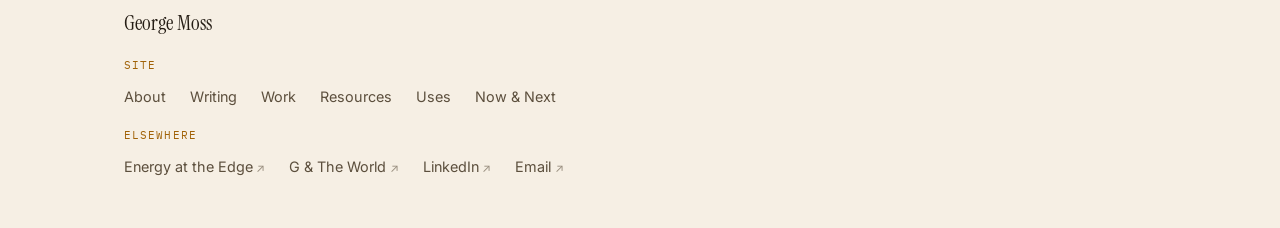
==== commit 4acb76c2: "Add files via upload" ====
--- a/index.html
+++ b/index.html
@@ -93,7 +93,7 @@
 
   <section class="hero" id="top">
     <img src="images/headshot.jpg" alt="George Moss" class="hero-photo" id="heroPhoto" onerror="this.style.display='none'">
-    <p class="eyebrow">Energy Transition, London, UK</p>
+    <p class="eyebrow">Energy Transition | London, UK</p>
     <h1 class="hero-name">George Moss</h1>
     <p class="hero-role">I help utilities, regulators, and companies navigate the shift to a cleaner grid, and write about it on the side.</p>
     <div class="current-line" role="presentation" aria-hidden="true">
@@ -132,10 +132,6 @@
           <div>
             <dt>Languages</dt>
             <dd>Conversational Greek &amp; Spanish</dd>
-          </div>
-          <div>
-            <dt>Also into</dt>
-            <dd>Urban livability, gardening, personal finance, mentoring</dd>
           </div>
         </dl>
       </div>
--- a/style.css
+++ b/style.css
@@ -378,6 +378,22 @@
 a.radar-item:hover {
   transform: translateY(-2px);
   border-left-color: var(--ember);
+}
+
+.radar-item-book {
+  display: flex;
+  gap: 0.9rem;
+  align-items: flex-start;
+}
+.radar-item-book img {
+  width: 46px;
+  height: auto;
+  flex-shrink: 0;
+  border-radius: 3px;
+  box-shadow: 0 2px 6px rgba(0, 0, 0, 0.35);
+}
+.radar-item-book .book-info {
+  min-width: 0;
 }
 
 /* When a radar-item card sits inside a dark section (e.g. the Goodreads
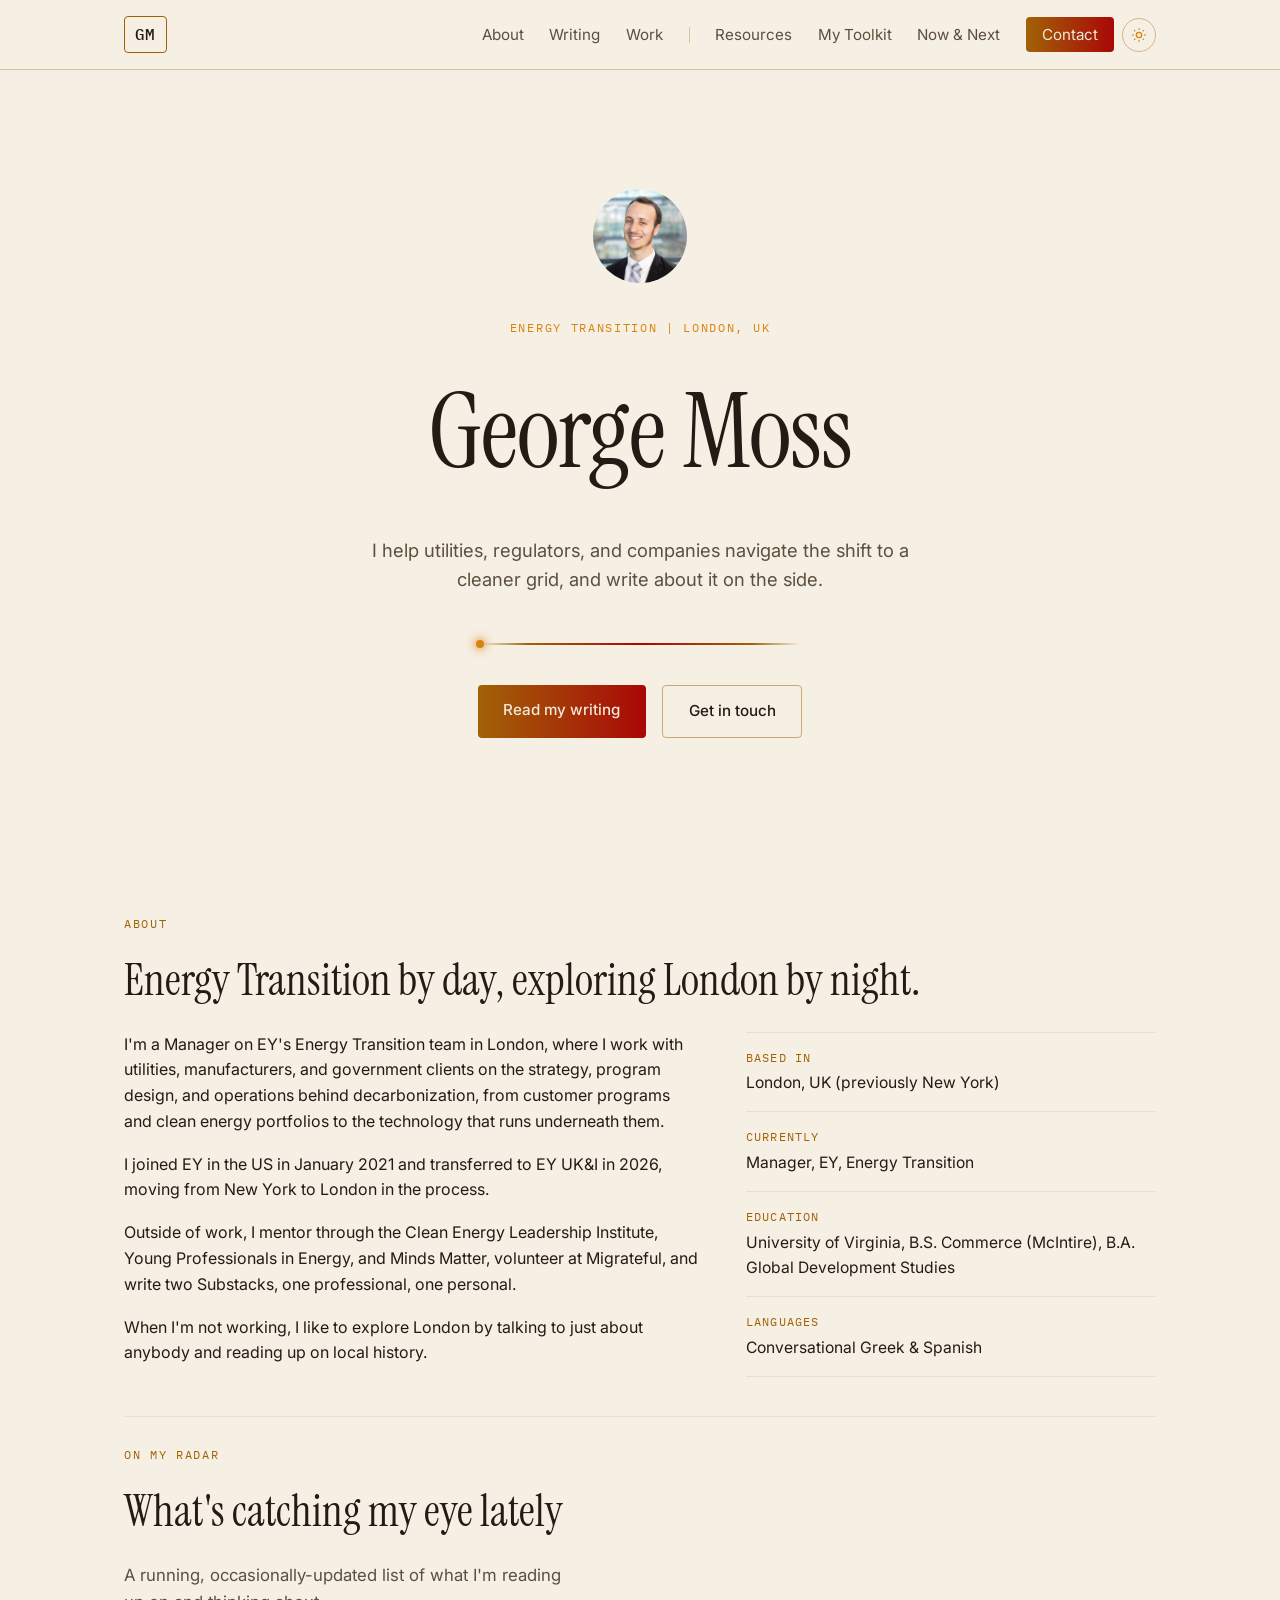
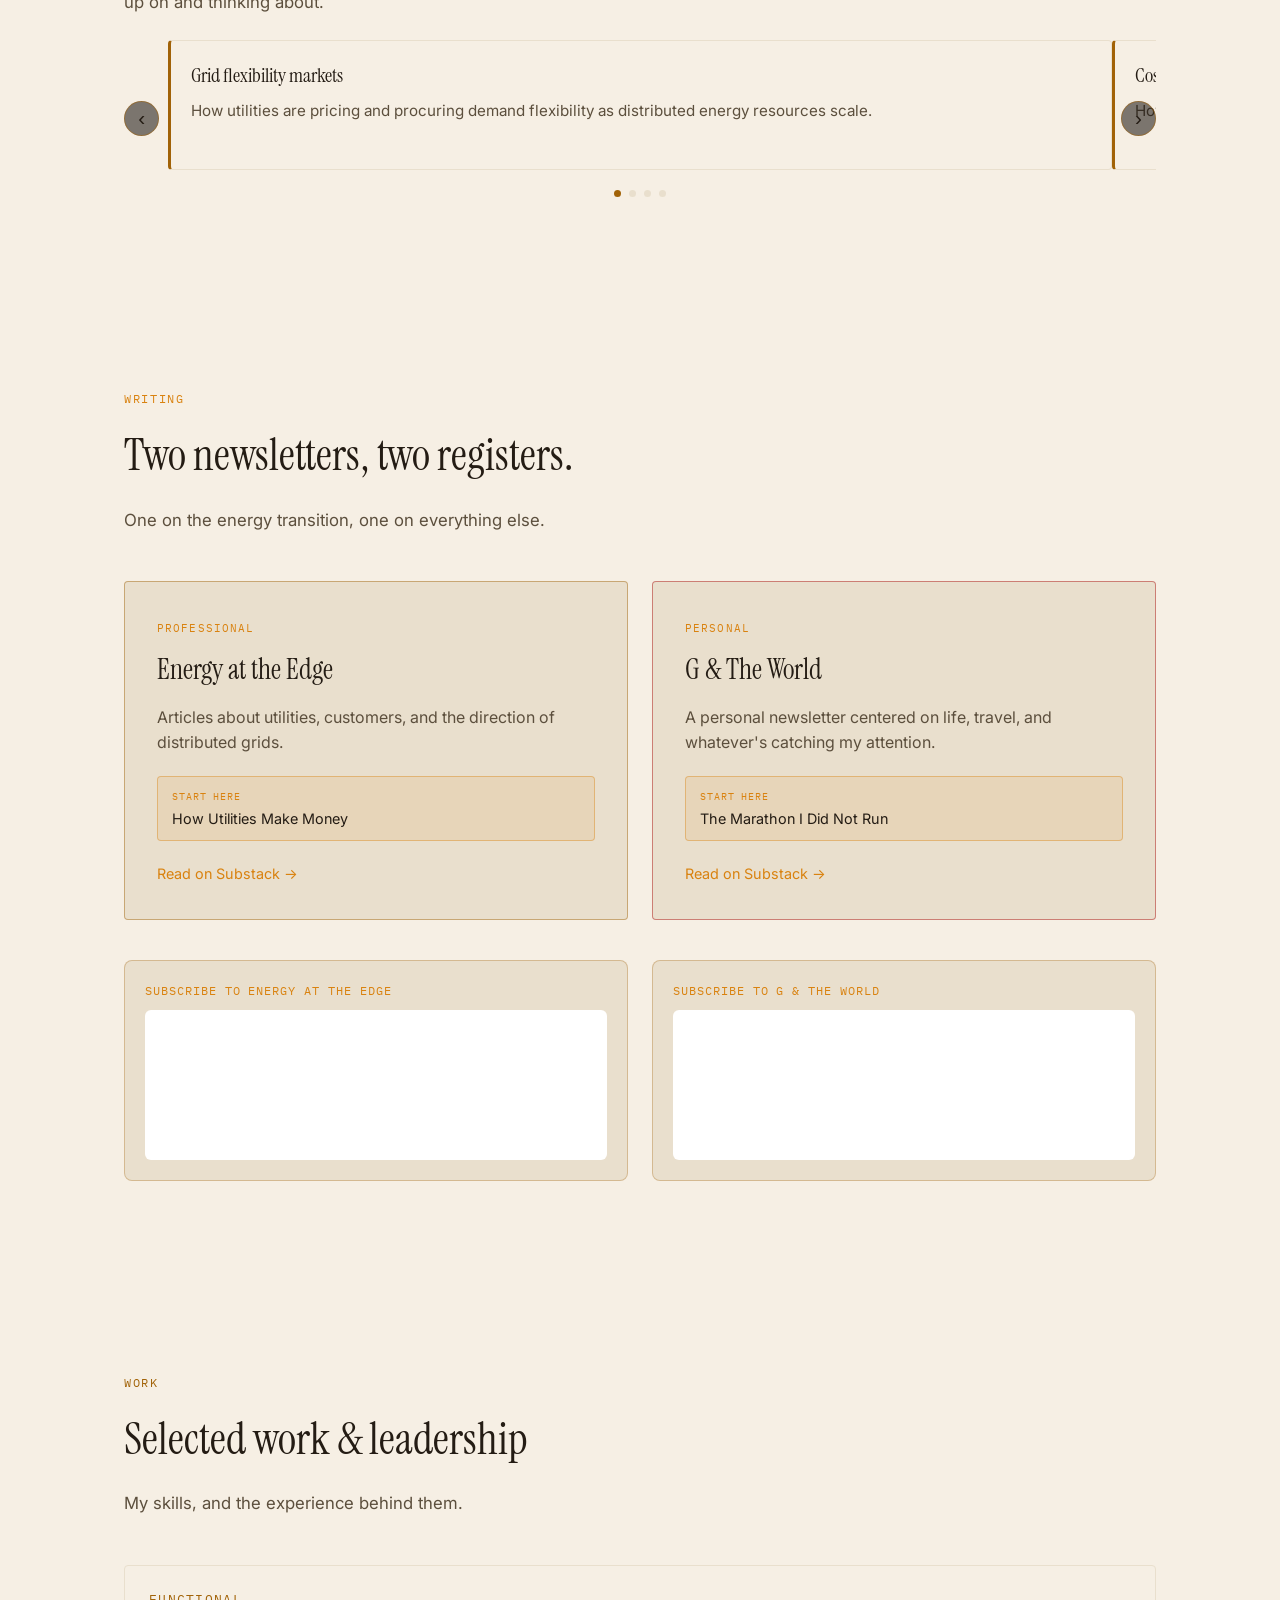
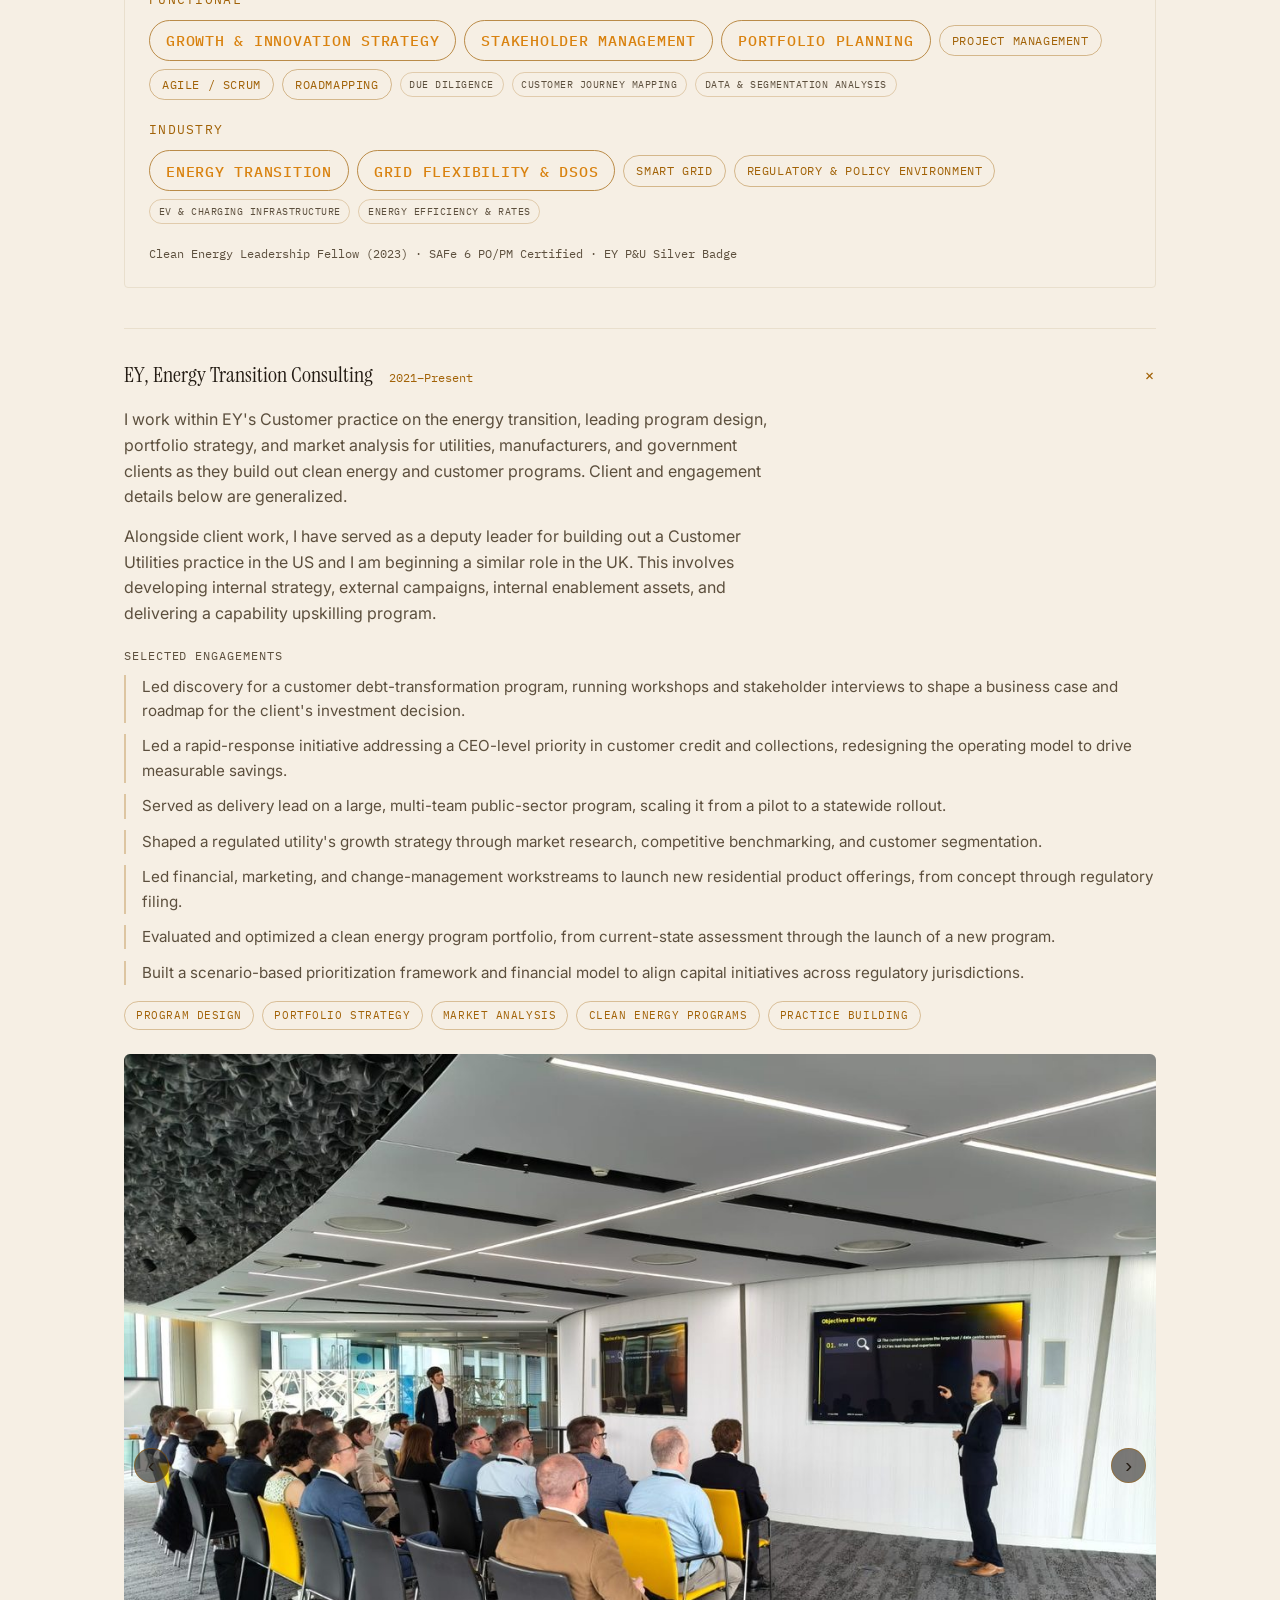
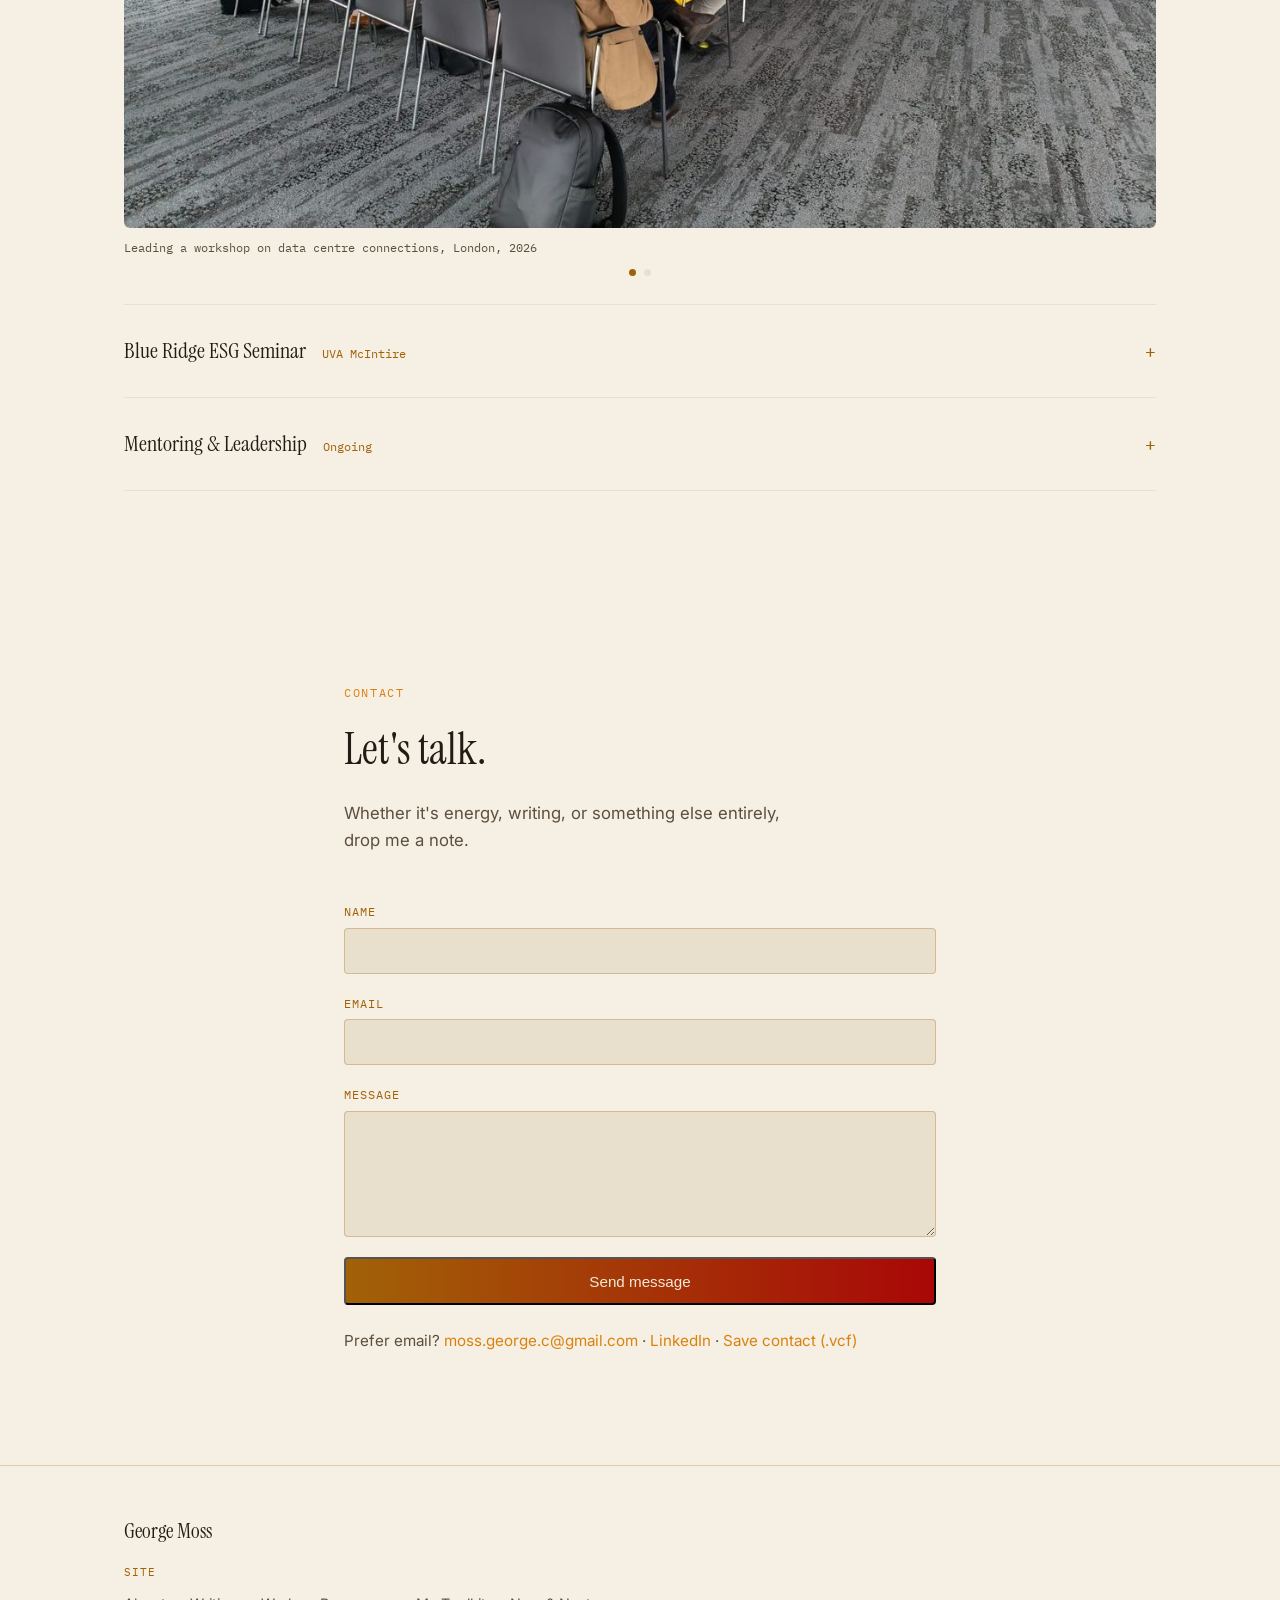
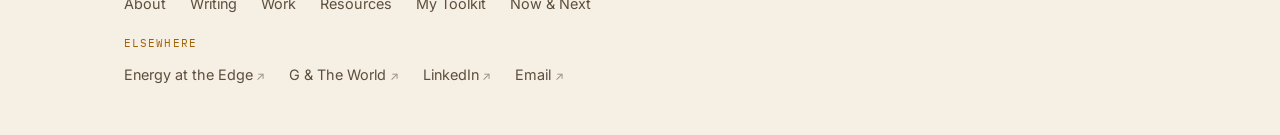
==== commit 94524753: "Add files via upload" ====
--- a/index.html
+++ b/index.html
@@ -73,7 +73,7 @@
         <li><a href="#work">Work</a></li>
         <li class="nav-divider" aria-hidden="true"></li>
         <li><a href="resources.html">Resources</a></li>
-        <li><a href="uses.html">Uses</a></li>
+        <li><a href="uses.html">My Toolkit</a></li>
         <li><a href="now.html">Now &amp; Next</a></li>
         <li><a href="#contact" class="nav-cta">Contact</a></li>
       </ul>
@@ -143,22 +143,32 @@
       <p class="section-lede section-lede-dark" style="margin-bottom: 1.5rem;">A running, occasionally-updated list of what I'm reading up on and thinking about.</p>
 
       <!-- Update this list as your interests shift. -->
-      <div class="radar-grid" style="gap: 1rem;">
-        <div class="radar-item radar-item-compact">
-          <h3>Grid flexibility markets</h3>
-          <p>How utilities are pricing and procuring demand flexibility as distributed energy resources scale.</p>
-        </div>
-        <div class="radar-item radar-item-compact">
-          <h3>Cost of living &amp; energy efficiency</h3>
-          <p>How rising costs are reshaping the way people heat, cool, and use energy at home.</p>
-        </div>
-        <div class="radar-item radar-item-compact">
-          <h3>15-minute cities &amp; urban livability</h3>
-          <p>What makes a neighborhood actually walkable, and where London gets it right.</p>
-        </div>
-        <div class="radar-item radar-item-compact">
-          <h3>Adjusting to a new culture</h3>
-          <p>Building routines from scratch, exploring a new city, and what starting over actually looks like.</p>
+      <div class="radar-carousel" data-carousel data-autorotate="5000">
+        <div class="radar-carousel-track">
+          <div class="radar-item radar-item-compact">
+            <h3>Grid flexibility markets</h3>
+            <p>How utilities are pricing and procuring demand flexibility as distributed energy resources scale.</p>
+          </div>
+          <div class="radar-item radar-item-compact">
+            <h3>Cost of living &amp; energy efficiency</h3>
+            <p>How rising costs are reshaping the way people heat, cool, and use energy at home.</p>
+          </div>
+          <div class="radar-item radar-item-compact">
+            <h3>15-minute cities &amp; urban livability</h3>
+            <p>What makes a neighborhood actually walkable, and where London gets it right.</p>
+          </div>
+          <div class="radar-item radar-item-compact">
+            <h3>Adjusting to a new culture</h3>
+            <p>Building routines from scratch, exploring a new city, and what starting over actually looks like.</p>
+          </div>
+        </div>
+        <button type="button" class="slide-nav carousel-prev" aria-label="Previous topic">&#8249;</button>
+        <button type="button" class="slide-nav carousel-next" aria-label="Next topic">&#8250;</button>
+        <div class="slide-dots carousel-dots">
+          <button type="button" class="dot active" aria-label="Show topic 1"></button>
+          <button type="button" class="dot" aria-label="Show topic 2"></button>
+          <button type="button" class="dot" aria-label="Show topic 3"></button>
+          <button type="button" class="dot" aria-label="Show topic 4"></button>
         </div>
       </div>
     </div>
@@ -171,7 +181,7 @@
       <p class="section-lede">One on the energy transition, one on everything else.</p>
 
       <div class="writing-grid">
-        <div class="writing-card">
+        <div class="writing-card writing-card-professional">
           <span class="writing-kicker">Professional</span>
           <h3>Energy at the Edge</h3>
           <p>Articles about utilities, customers, and the direction of distributed grids.</p>
@@ -182,7 +192,7 @@
           <ul class="writing-posts" id="feed-energy" data-feed="https://energyattheedge.substack.com/feed" aria-live="polite"></ul>
           <a class="writing-link" href="https://energyattheedge.substack.com/" target="_blank" rel="noopener">Read on Substack &rarr;</a>
         </div>
-        <div class="writing-card">
+        <div class="writing-card writing-card-personal">
           <span class="writing-kicker">Personal</span>
           <h3>G &amp; The World</h3>
           <p>A personal newsletter centered on life, travel, and whatever's catching my attention.</p>
@@ -216,25 +226,26 @@
 
       <div class="skills-block">
         <p class="uses-heading" style="border-bottom:none; padding-bottom:0; margin-bottom:0.6rem;">Functional</p>
-        <ul class="work-tags skills-tags">
-          <li>Growth &amp; Innovation Strategy</li>
-          <li>Portfolio Planning</li>
-          <li>Stakeholder Management</li>
-          <li>Due Diligence</li>
-          <li>Roadmapping</li>
-          <li>Project Management</li>
-          <li>Agile / Scrum</li>
-          <li>Customer Journey Mapping</li>
-          <li>Data &amp; Segmentation Analysis</li>
+        <!-- Sizing reflects how central each skill is to your work: skill-lg, skill-md, skill-sm. Move a tag between classes to re-weight it. -->
+        <ul class="work-tags skills-tags skills-cloud">
+          <li class="skill-lg">Growth &amp; Innovation Strategy</li>
+          <li class="skill-lg">Stakeholder Management</li>
+          <li class="skill-lg">Portfolio Planning</li>
+          <li class="skill-md">Project Management</li>
+          <li class="skill-md">Agile / Scrum</li>
+          <li class="skill-md">Roadmapping</li>
+          <li class="skill-sm">Due Diligence</li>
+          <li class="skill-sm">Customer Journey Mapping</li>
+          <li class="skill-sm">Data &amp; Segmentation Analysis</li>
         </ul>
         <p class="uses-heading" style="border-bottom:none; padding-bottom:0; margin: 1.25rem 0 0.6rem;">Industry</p>
-        <ul class="work-tags skills-tags">
-          <li>Energy Transition</li>
-          <li>Grid Flexibility &amp; DSOs</li>
-          <li>Smart Grid</li>
-          <li>EV &amp; Charging Infrastructure</li>
-          <li>Energy Efficiency &amp; Rates</li>
-          <li>Regulatory &amp; Policy Environment</li>
+        <ul class="work-tags skills-tags skills-cloud">
+          <li class="skill-lg">Energy Transition</li>
+          <li class="skill-lg">Grid Flexibility &amp; DSOs</li>
+          <li class="skill-md">Smart Grid</li>
+          <li class="skill-md">Regulatory &amp; Policy Environment</li>
+          <li class="skill-sm">EV &amp; Charging Infrastructure</li>
+          <li class="skill-sm">Energy Efficiency &amp; Rates</li>
         </ul>
         <p class="skills-certs">Clean Energy Leadership Fellow (2023) &middot; SAFe 6 PO/PM Certified &middot; EY P&amp;U Silver Badge</p>
       </div>
@@ -364,7 +375,7 @@
         <li><a href="#writing">Writing</a></li>
         <li><a href="#work">Work</a></li>
         <li><a href="resources.html">Resources</a></li>
-        <li><a href="uses.html">Uses</a></li>
+        <li><a href="uses.html">My Toolkit</a></li>
         <li><a href="now.html">Now &amp; Next</a></li>
       </ul>
     </div>
--- a/style.css
+++ b/style.css
@@ -12,6 +12,7 @@
   --ember-bright: #d92626;
   --cream-text: #f1e9d8;
   --cream-text-dim: #cfc2a8;
+  --on-gradient-text: #f1e9d8;
 
   --font-display: 'Instrument Serif', Georgia, serif;
   --font-body: 'Inter', system-ui, -apple-system, sans-serif;
@@ -181,7 +182,7 @@
   align-self: center;
 }
 .nav-cta {
-  color: var(--cream-text) !important;
+  color: var(--on-gradient-text) !important;
   background: linear-gradient(90deg, var(--amber) 0%, var(--ember) 100%);
   padding: 0.5rem 1rem;
   border-radius: var(--radius);
@@ -319,7 +320,7 @@
 .btn:hover { transform: translateY(-1px); }
 .btn-primary {
   background: linear-gradient(90deg, var(--amber) 0%, var(--ember) 100%);
-  color: var(--cream-text);
+  color: var(--on-gradient-text);
 }
 .btn-primary:hover { opacity: 0.92; }
 .btn-ghost {
@@ -437,9 +438,20 @@
   padding: 2rem;
   transition: border-color 0.2s ease, transform 0.2s ease;
 }
+.writing-card-professional {
+  border-color: rgba(161, 98, 7, 0.45);
+}
+.writing-card-personal {
+  border-color: rgba(169, 7, 7, 0.45);
+}
 .writing-card:hover {
+  transform: translateY(-2px);
+}
+.writing-card-professional:hover {
   border-color: var(--amber-bright);
-  transform: translateY(-2px);
+}
+.writing-card-personal:hover {
+  border-color: var(--ember-bright);
 }
 .writing-kicker {
   font-family: var(--font-mono);
@@ -688,8 +700,30 @@
 .skills-tags {
   margin-top: 0 !important;
 }
-.skills-tags li {
-  font-size: 0.72rem;
+.skills-cloud {
+  align-items: center;
+}
+.skills-cloud li {
+  transition: border-color 0.15s ease, color 0.15s ease;
+}
+.skills-cloud .skill-lg {
+  font-size: 0.95rem;
+  font-weight: 500;
+  padding: 0.45rem 1rem;
+  color: var(--amber-bright);
+  border-color: rgba(161, 98, 7, 0.7);
+}
+.skills-cloud .skill-md {
+  font-size: 0.76rem;
+  padding: 0.32rem 0.75rem;
+  color: var(--amber);
+  border-color: rgba(161, 98, 7, 0.4);
+}
+.skills-cloud .skill-sm {
+  font-size: 0.62rem;
+  padding: 0.22rem 0.55rem;
+  color: var(--paper-ink-soft);
+  border-color: rgba(161, 98, 7, 0.25);
 }
 .skills-certs {
   margin: 1.25rem 0 0;
@@ -981,6 +1015,14 @@
   color: var(--paper-ink-soft);
   margin-top: 0.15rem;
 }
+.book-why {
+  display: block;
+  font-family: var(--font-body);
+  font-size: 0.85rem;
+  font-style: italic;
+  color: var(--paper-ink-soft);
+  margin-top: 0.35rem;
+}
 
 .section-divider {
   border-top: 1px solid var(--paper-dim);
@@ -992,6 +1034,25 @@
 .radar-item-compact {
   padding: 1.1rem 1.25rem;
 }
+
+.radar-carousel {
+  position: relative;
+  overflow: hidden;
+  padding: 0 2.75rem;
+}
+.radar-carousel-track {
+  display: flex;
+  transition: transform 0.4s ease;
+}
+.radar-carousel-track .radar-item {
+  flex: 0 0 100%;
+  min-width: 0;
+  min-height: 130px;
+  margin: 0;
+}
+.radar-carousel .carousel-prev { left: 0; }
+.radar-carousel .carousel-next { right: 0; }
+.radar-carousel .carousel-dots { margin-top: 1.25rem; }
 
 /* ---------- Now page ---------- */
 .now-list {
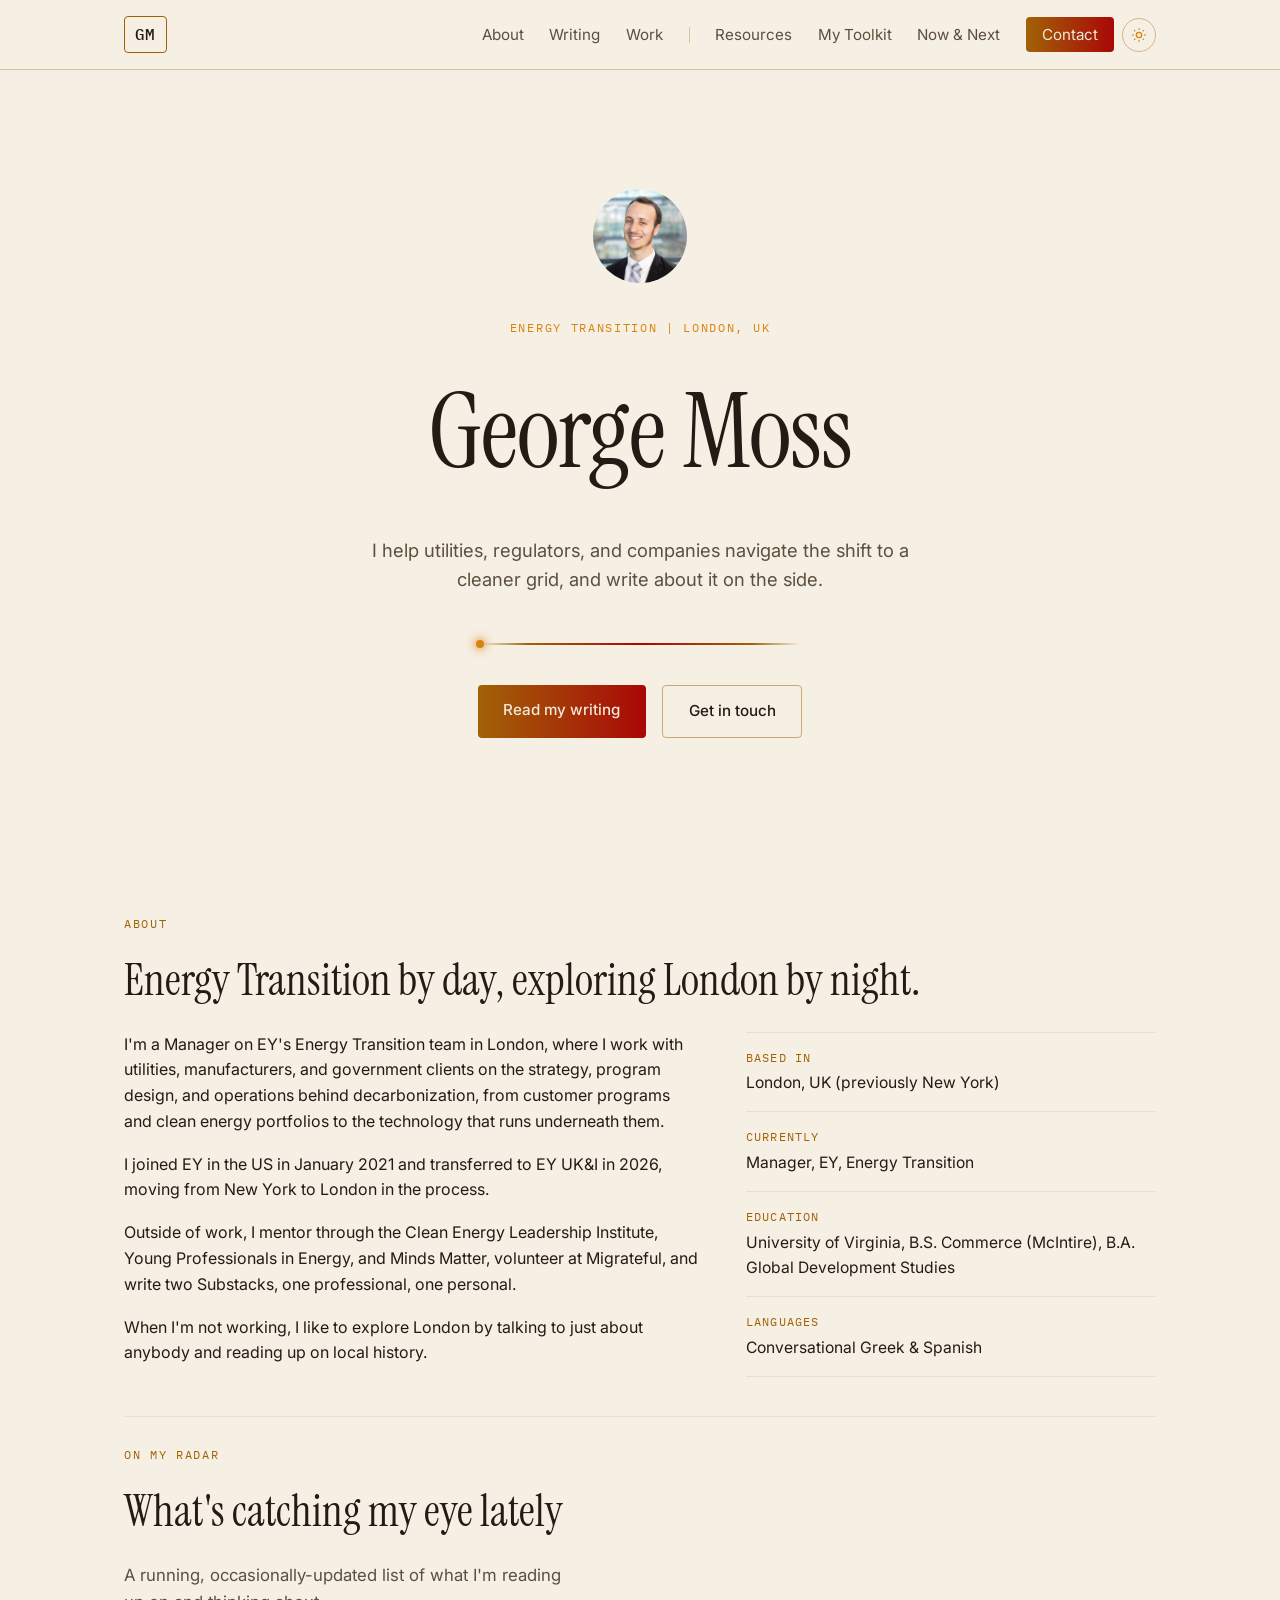
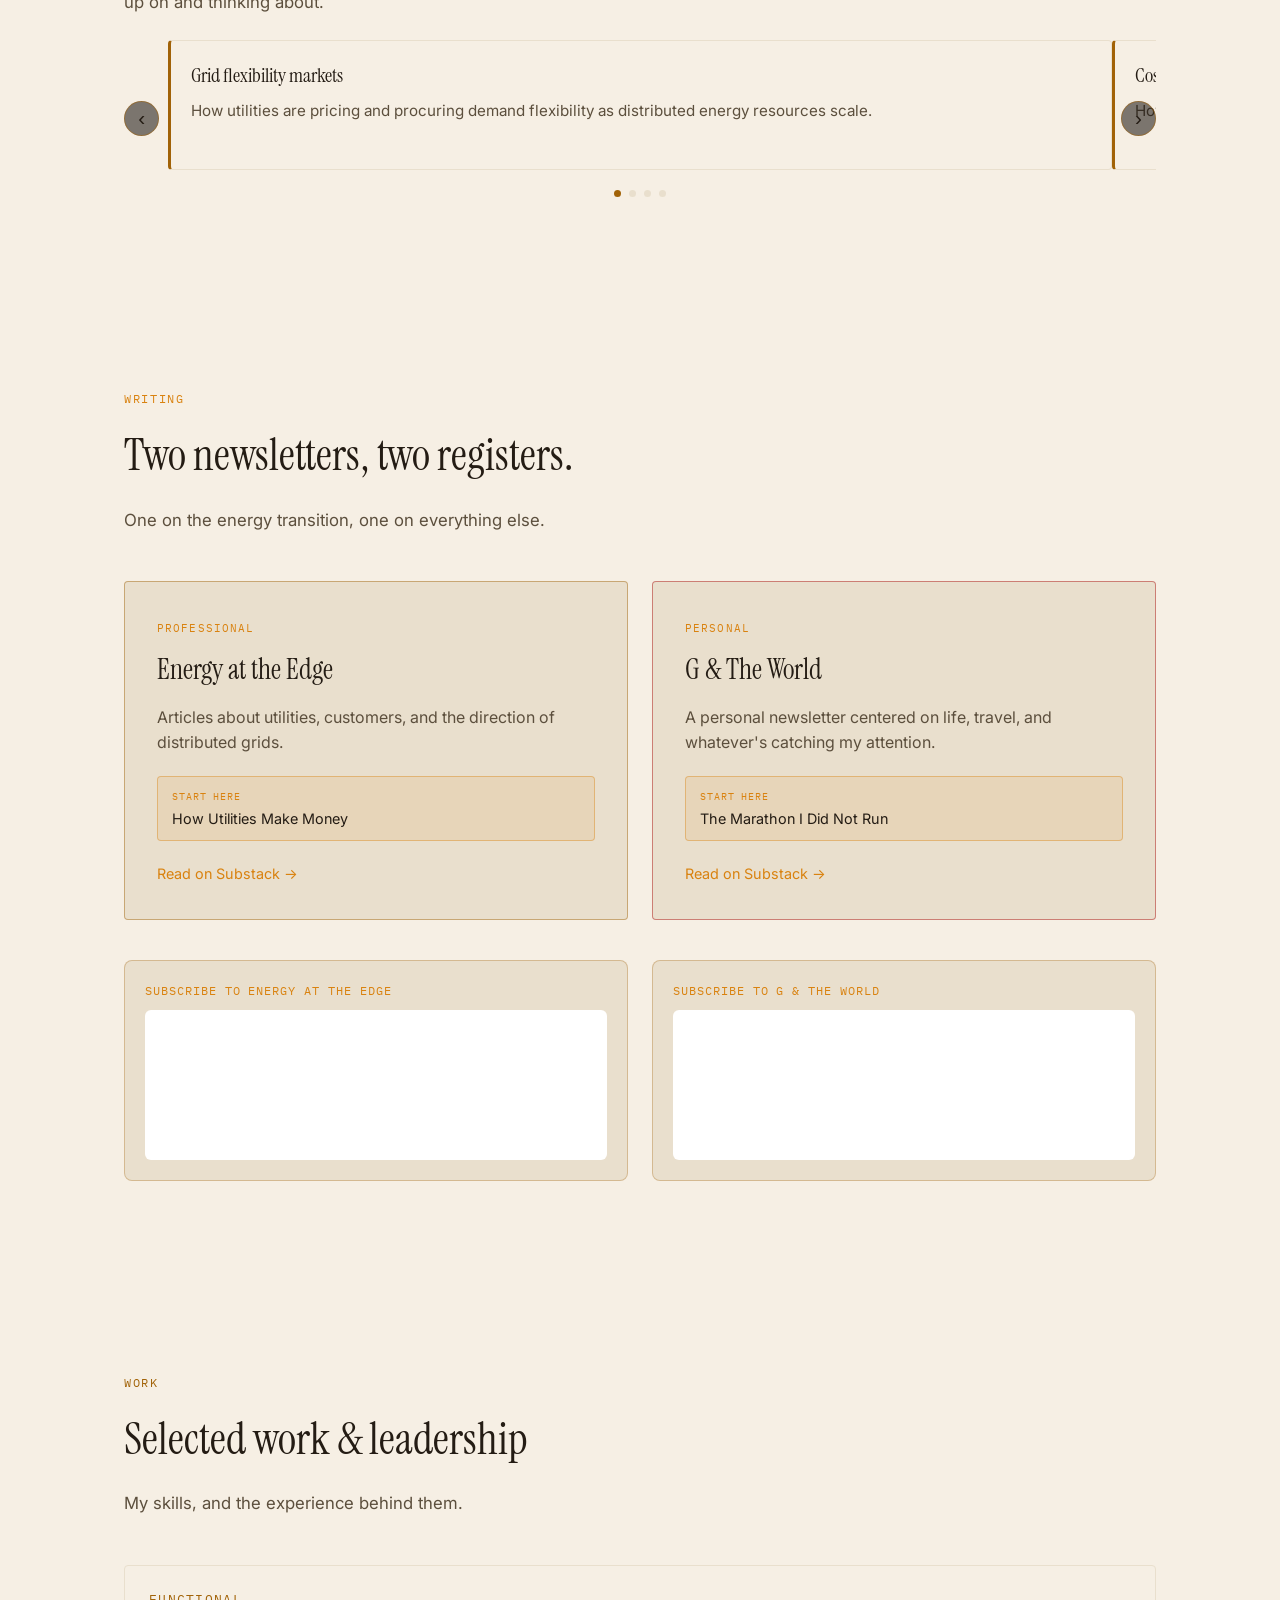
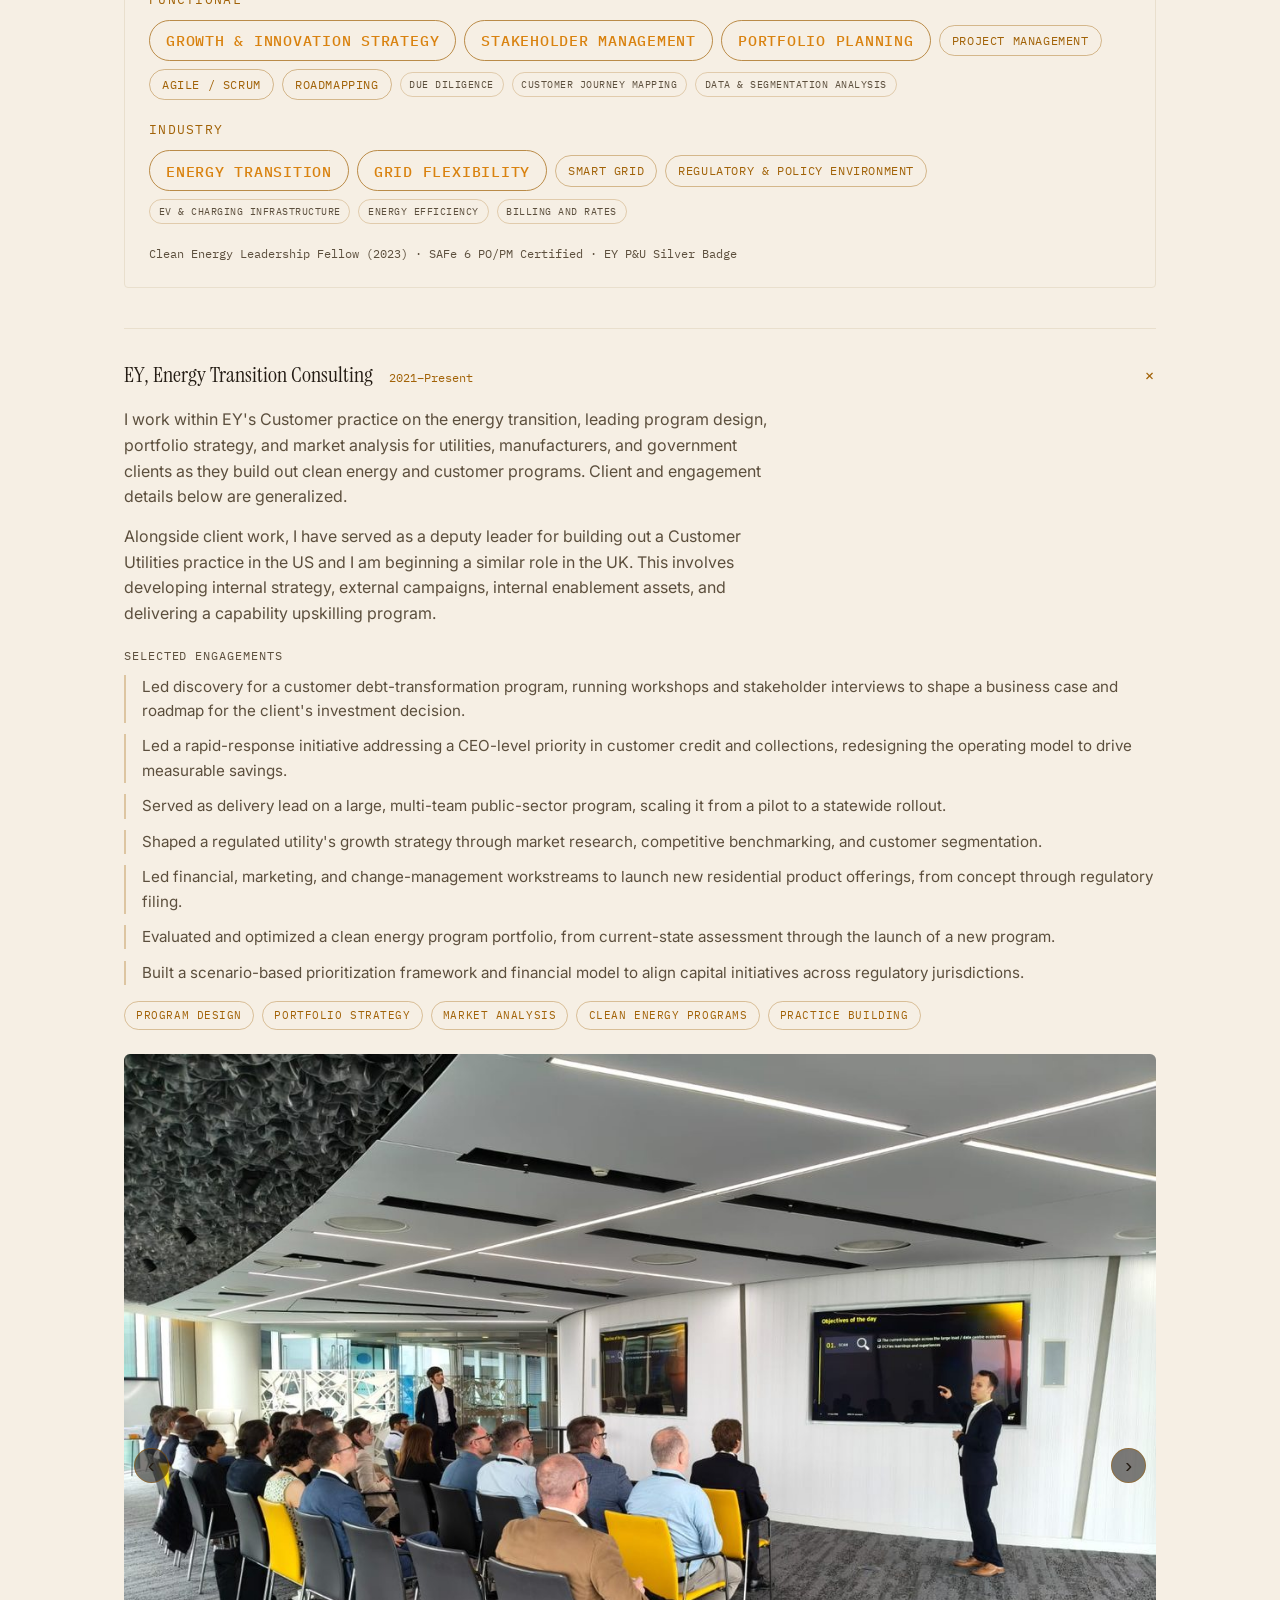
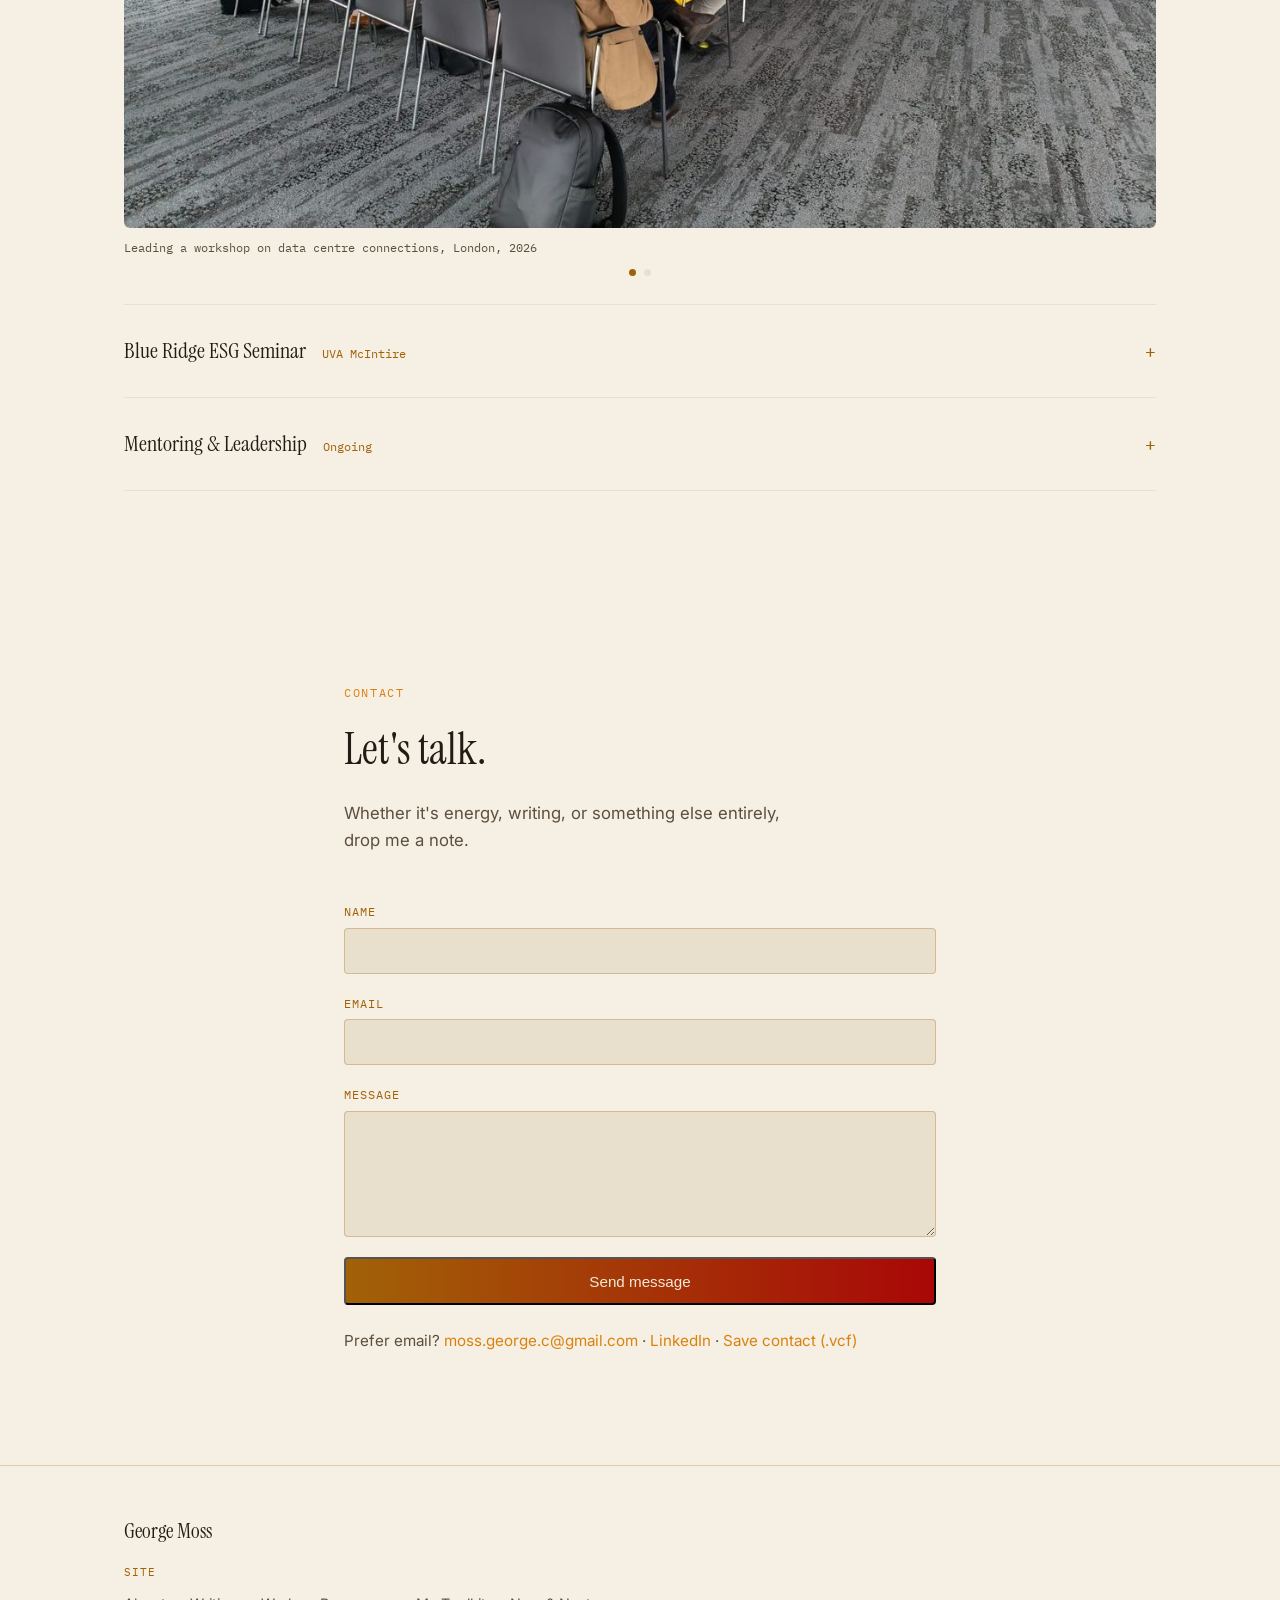
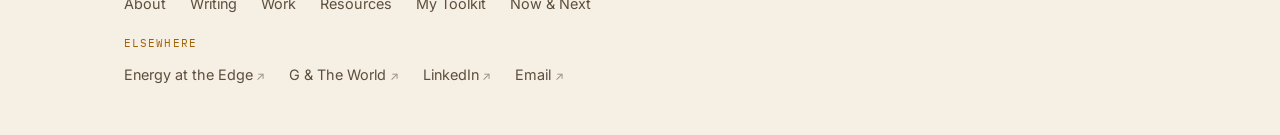
==== commit 33b0dc3f: "Add files via upload" ====
--- a/index.html
+++ b/index.html
@@ -241,11 +241,12 @@
         <p class="uses-heading" style="border-bottom:none; padding-bottom:0; margin: 1.25rem 0 0.6rem;">Industry</p>
         <ul class="work-tags skills-tags skills-cloud">
           <li class="skill-lg">Energy Transition</li>
-          <li class="skill-lg">Grid Flexibility &amp; DSOs</li>
+          <li class="skill-lg">Grid Flexibility</li>
           <li class="skill-md">Smart Grid</li>
           <li class="skill-md">Regulatory &amp; Policy Environment</li>
           <li class="skill-sm">EV &amp; Charging Infrastructure</li>
-          <li class="skill-sm">Energy Efficiency &amp; Rates</li>
+          <li class="skill-sm">Energy Efficiency</li>
+          <li class="skill-sm">Billing and Rates</li>
         </ul>
         <p class="skills-certs">Clean Energy Leadership Fellow (2023) &middot; SAFe 6 PO/PM Certified &middot; EY P&amp;U Silver Badge</p>
       </div>
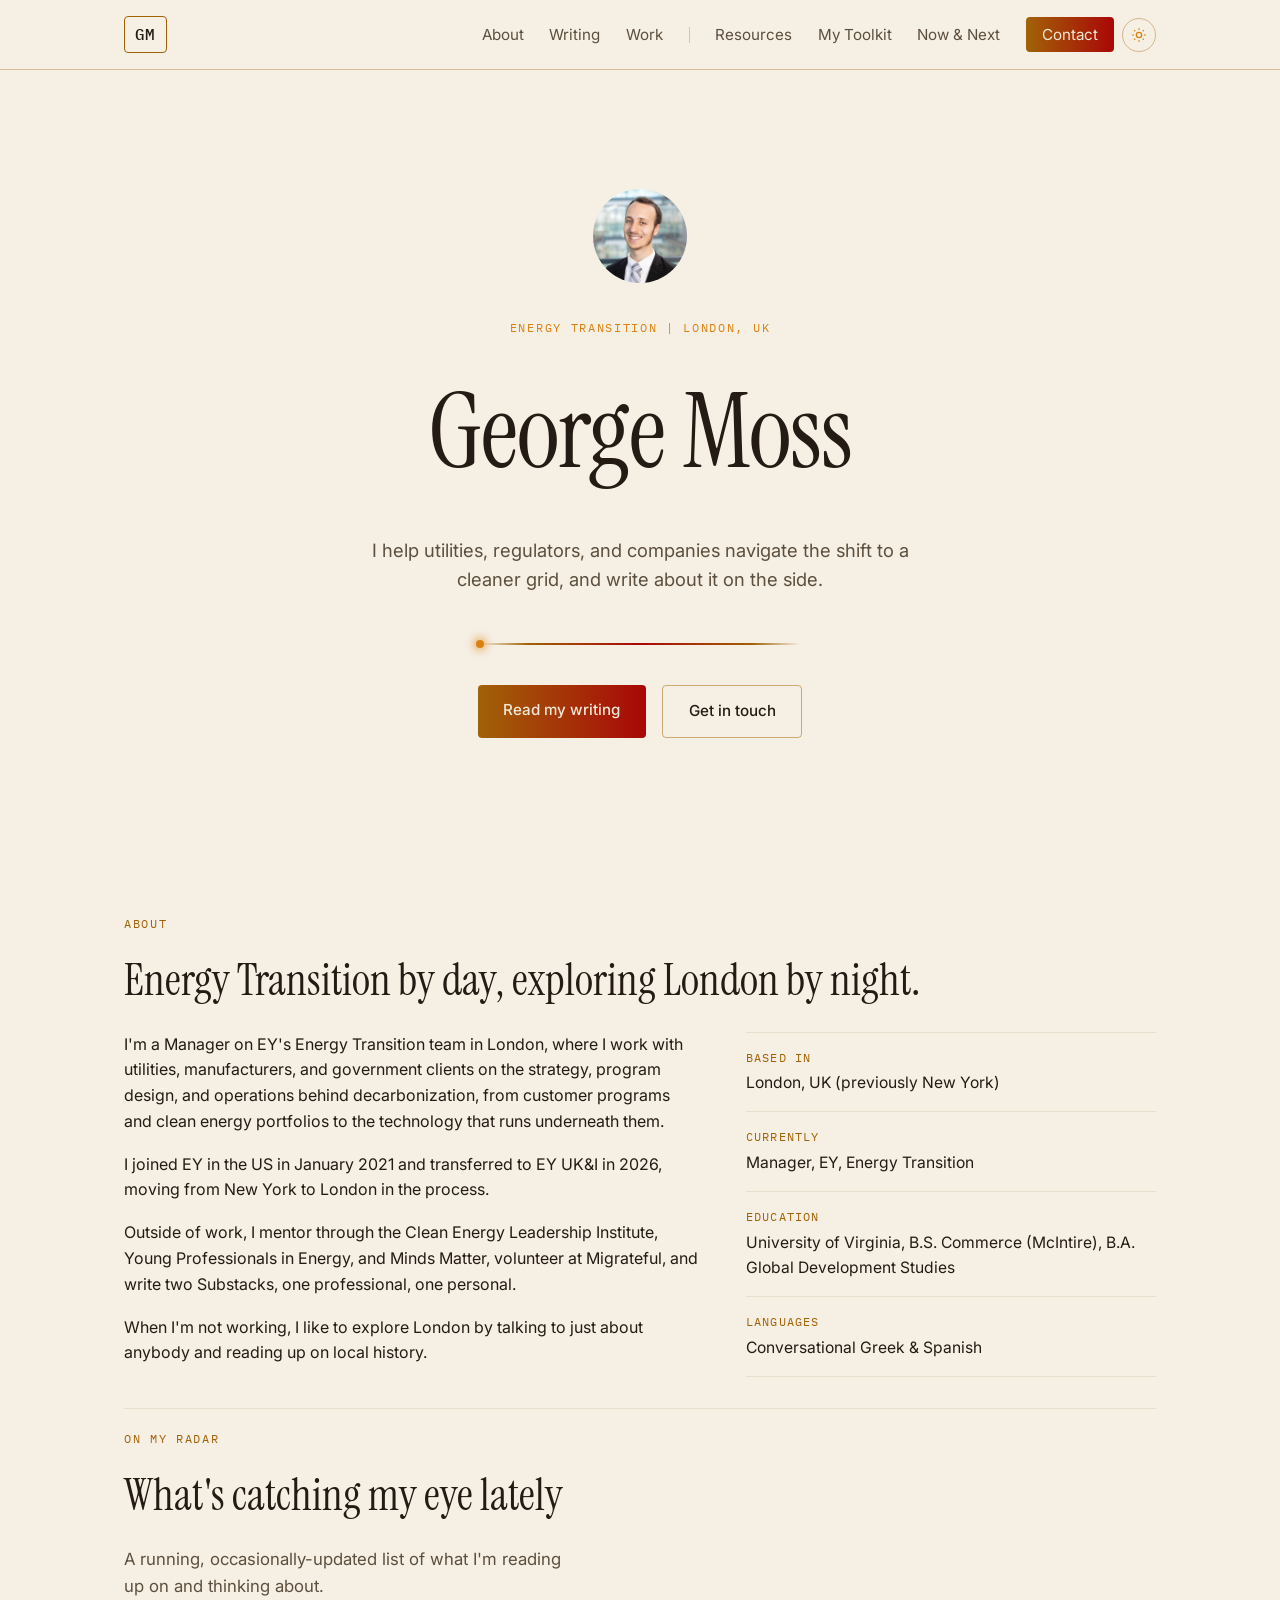
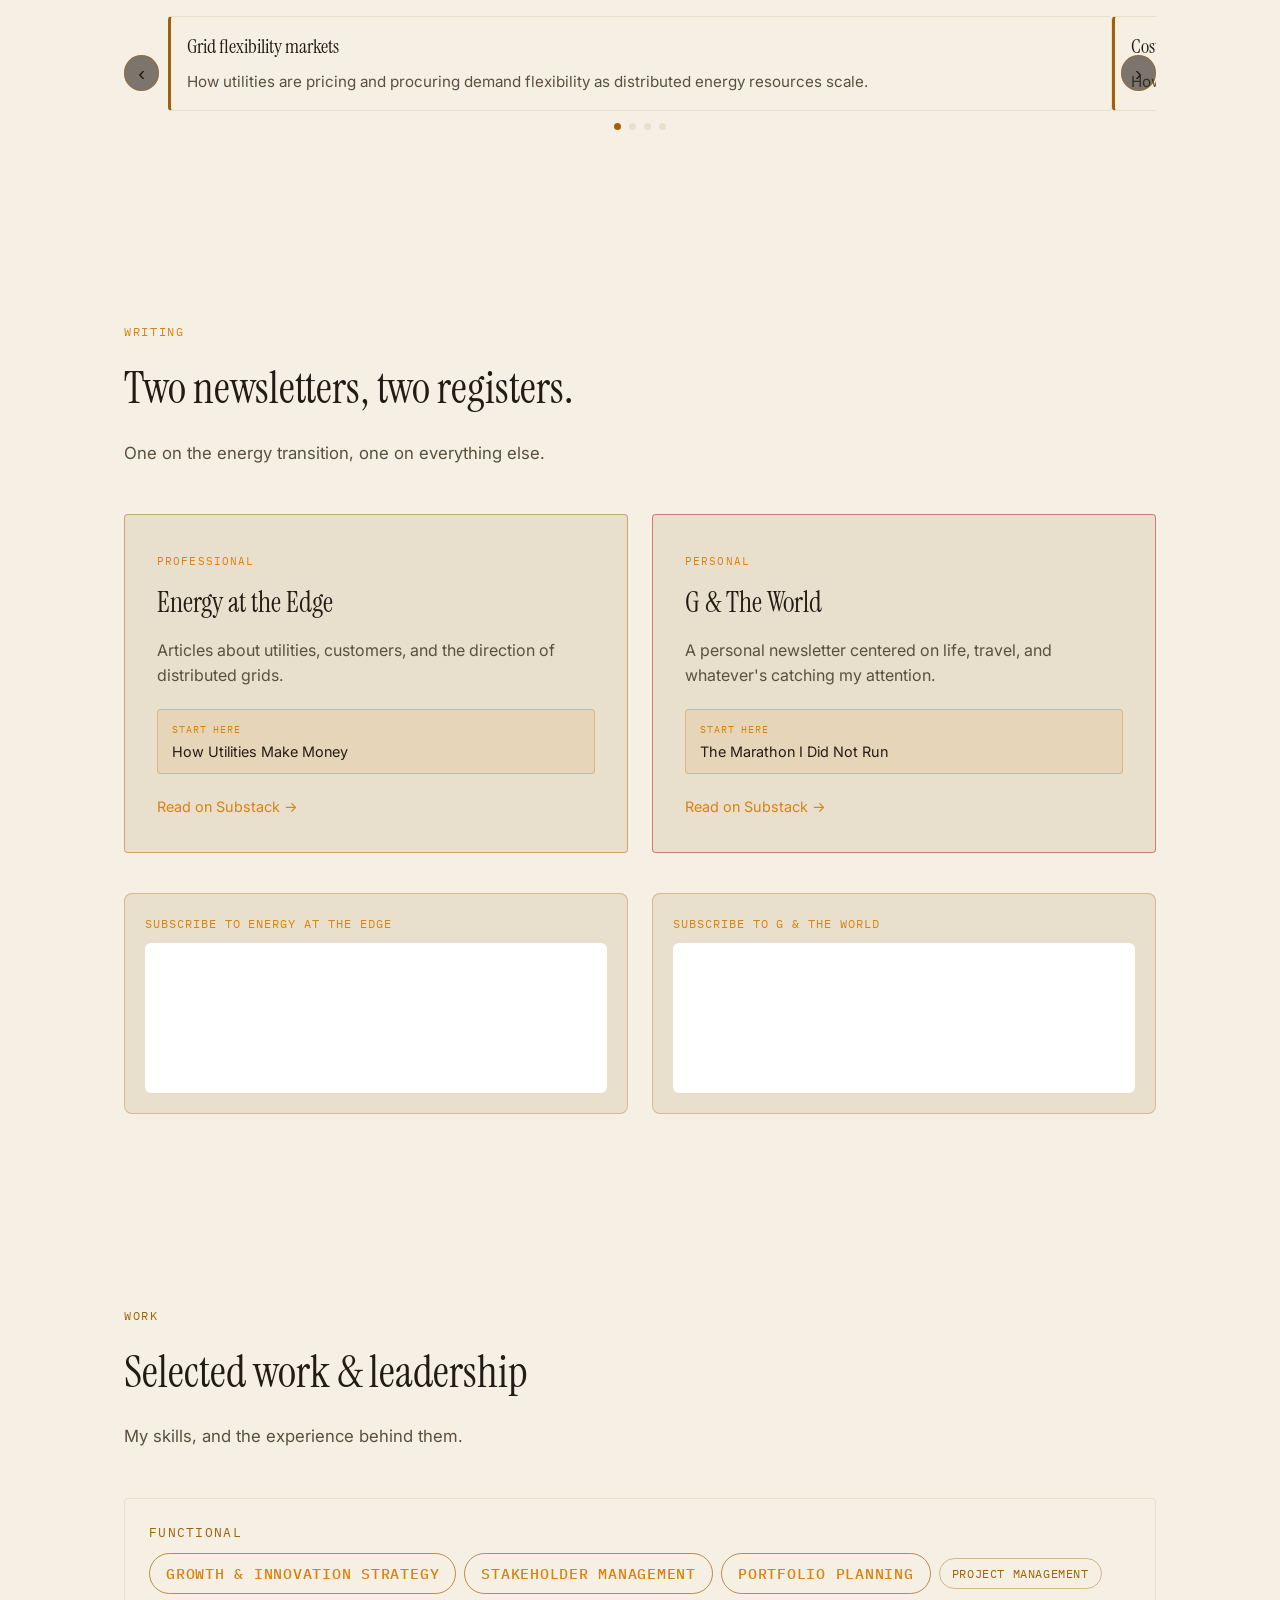
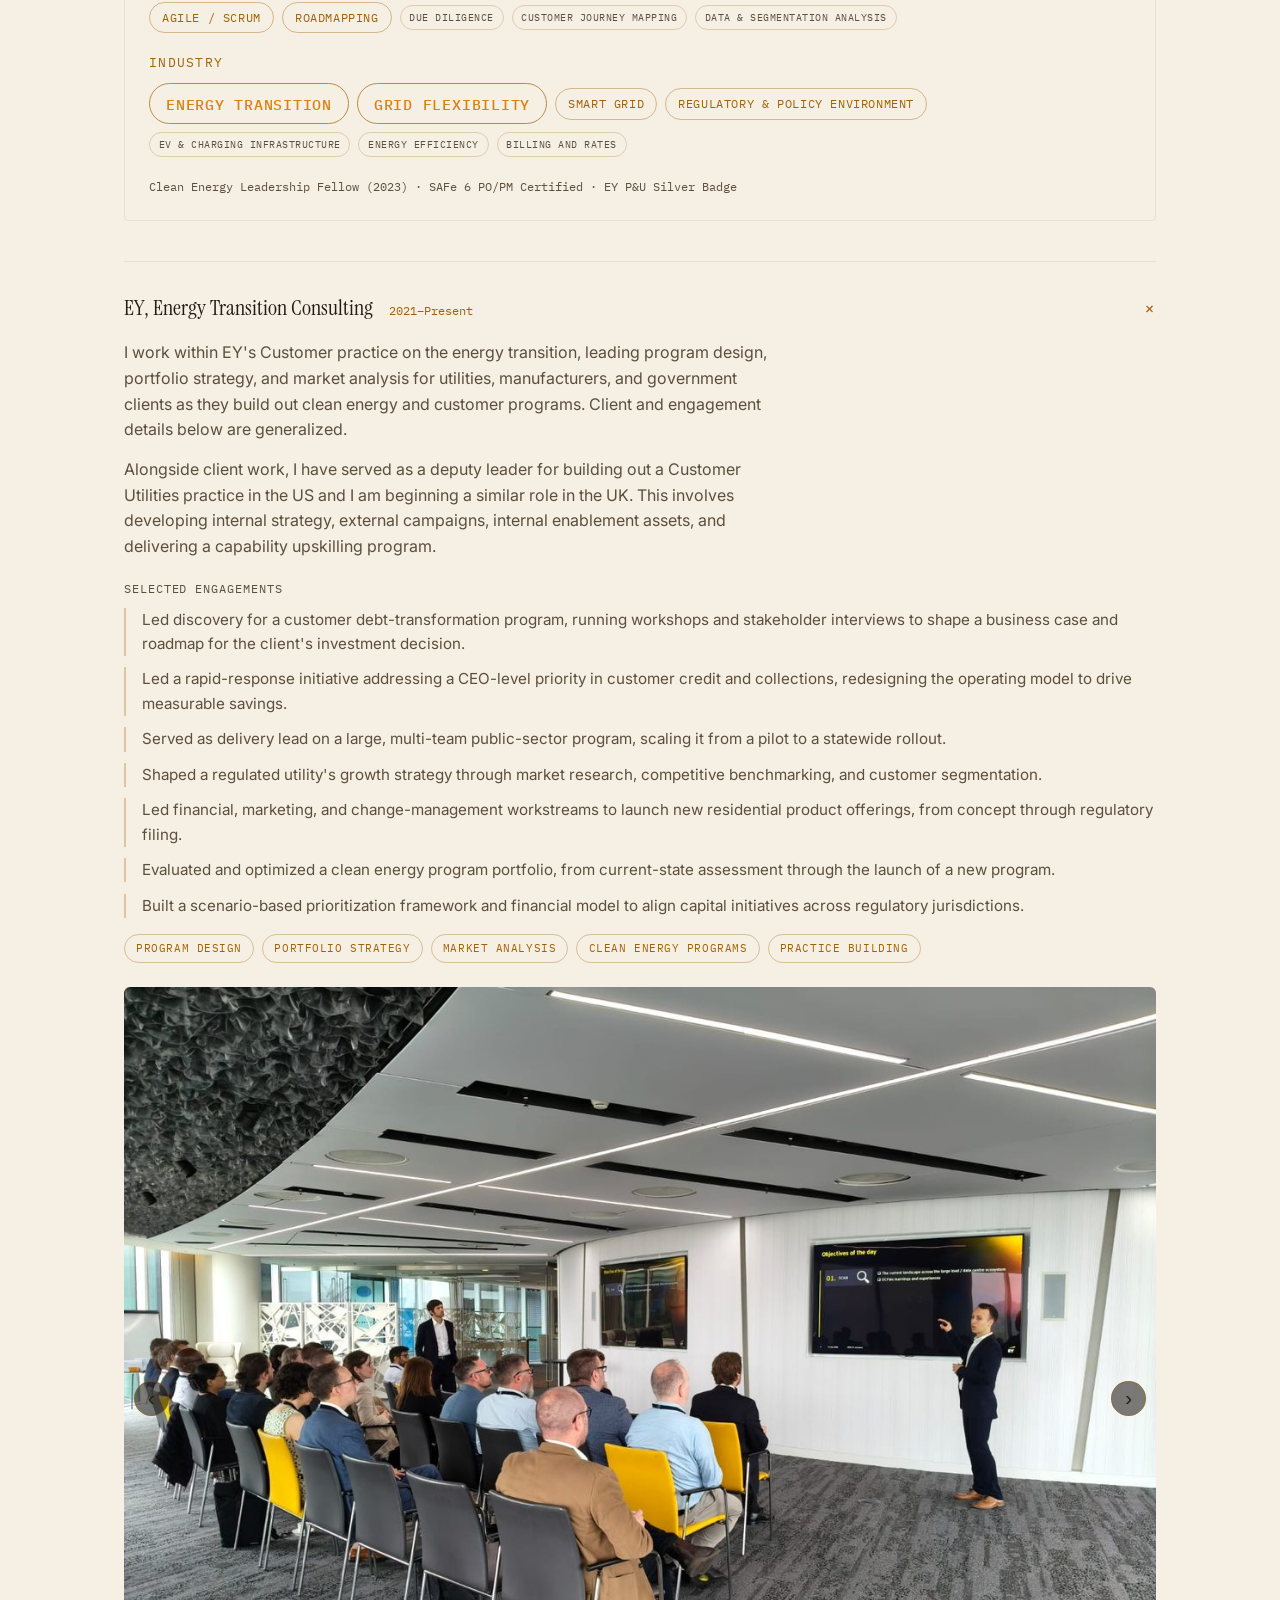
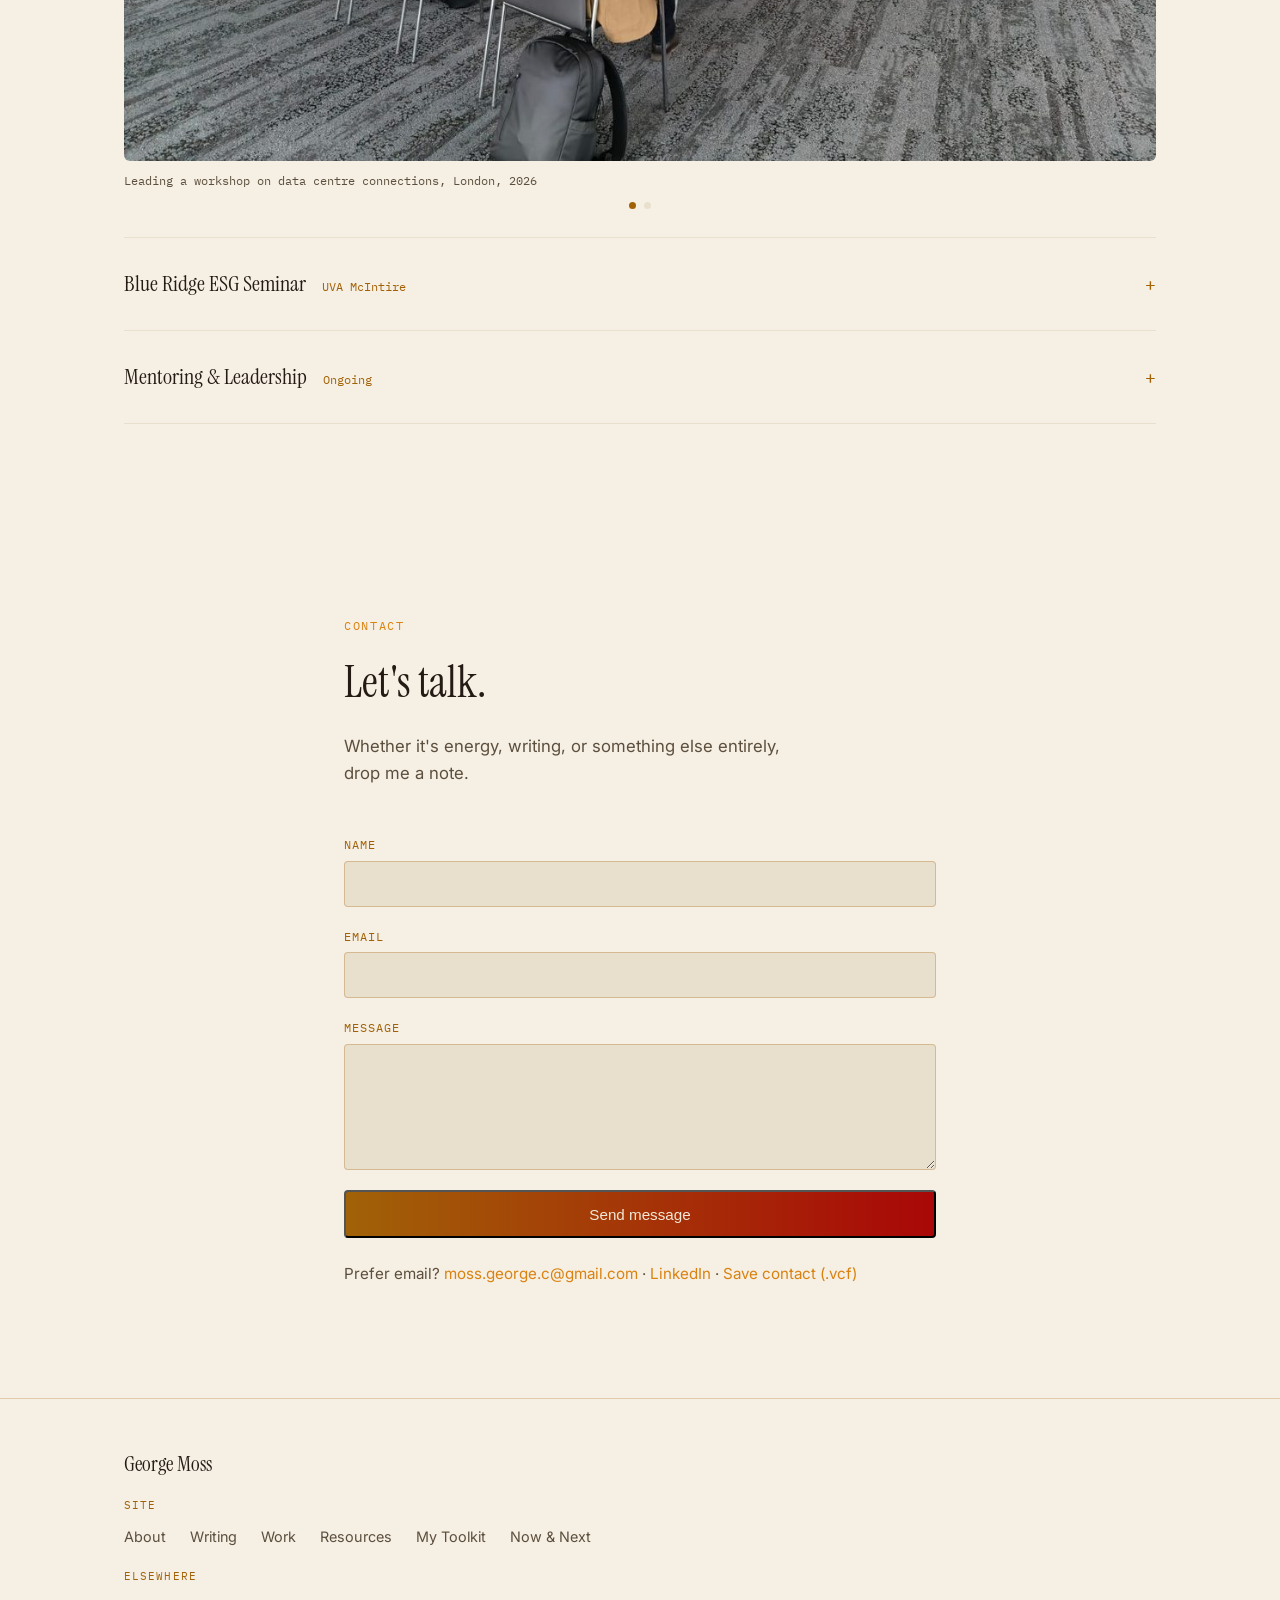
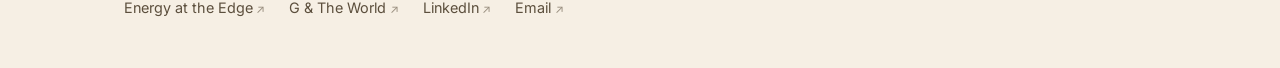
==== commit fa69be9b: "Add files via upload" ====
--- a/index.html
+++ b/index.html
@@ -140,7 +140,7 @@
 
       <p class="eyebrow eyebrow-dark">On My Radar</p>
       <h2 class="section-title">What's catching my eye lately</h2>
-      <p class="section-lede section-lede-dark" style="margin-bottom: 1.5rem;">A running, occasionally-updated list of what I'm reading up on and thinking about.</p>
+      <p class="section-lede section-lede-dark" style="margin-bottom: 1rem;">A running, occasionally-updated list of what I'm reading up on and thinking about.</p>
 
       <!-- Update this list as your interests shift. -->
       <div class="radar-carousel" data-carousel data-autorotate="5000">
--- a/style.css
+++ b/style.css
@@ -1029,10 +1029,10 @@
   margin: 3rem 0 2.5rem;
 }
 #radar.section-divider {
-  margin: 2rem 0 1.75rem;
+  margin: 1.5rem 0 1.25rem;
 }
 .radar-item-compact {
-  padding: 1.1rem 1.25rem;
+  padding: 0.8rem 1rem;
 }
 
 .radar-carousel {
@@ -1047,12 +1047,12 @@
 .radar-carousel-track .radar-item {
   flex: 0 0 100%;
   min-width: 0;
-  min-height: 130px;
+  min-height: 95px;
   margin: 0;
 }
 .radar-carousel .carousel-prev { left: 0; }
 .radar-carousel .carousel-next { right: 0; }
-.radar-carousel .carousel-dots { margin-top: 1.25rem; }
+.radar-carousel .carousel-dots { margin-top: 0.75rem; }
 
 /* ---------- Now page ---------- */
 .now-list {
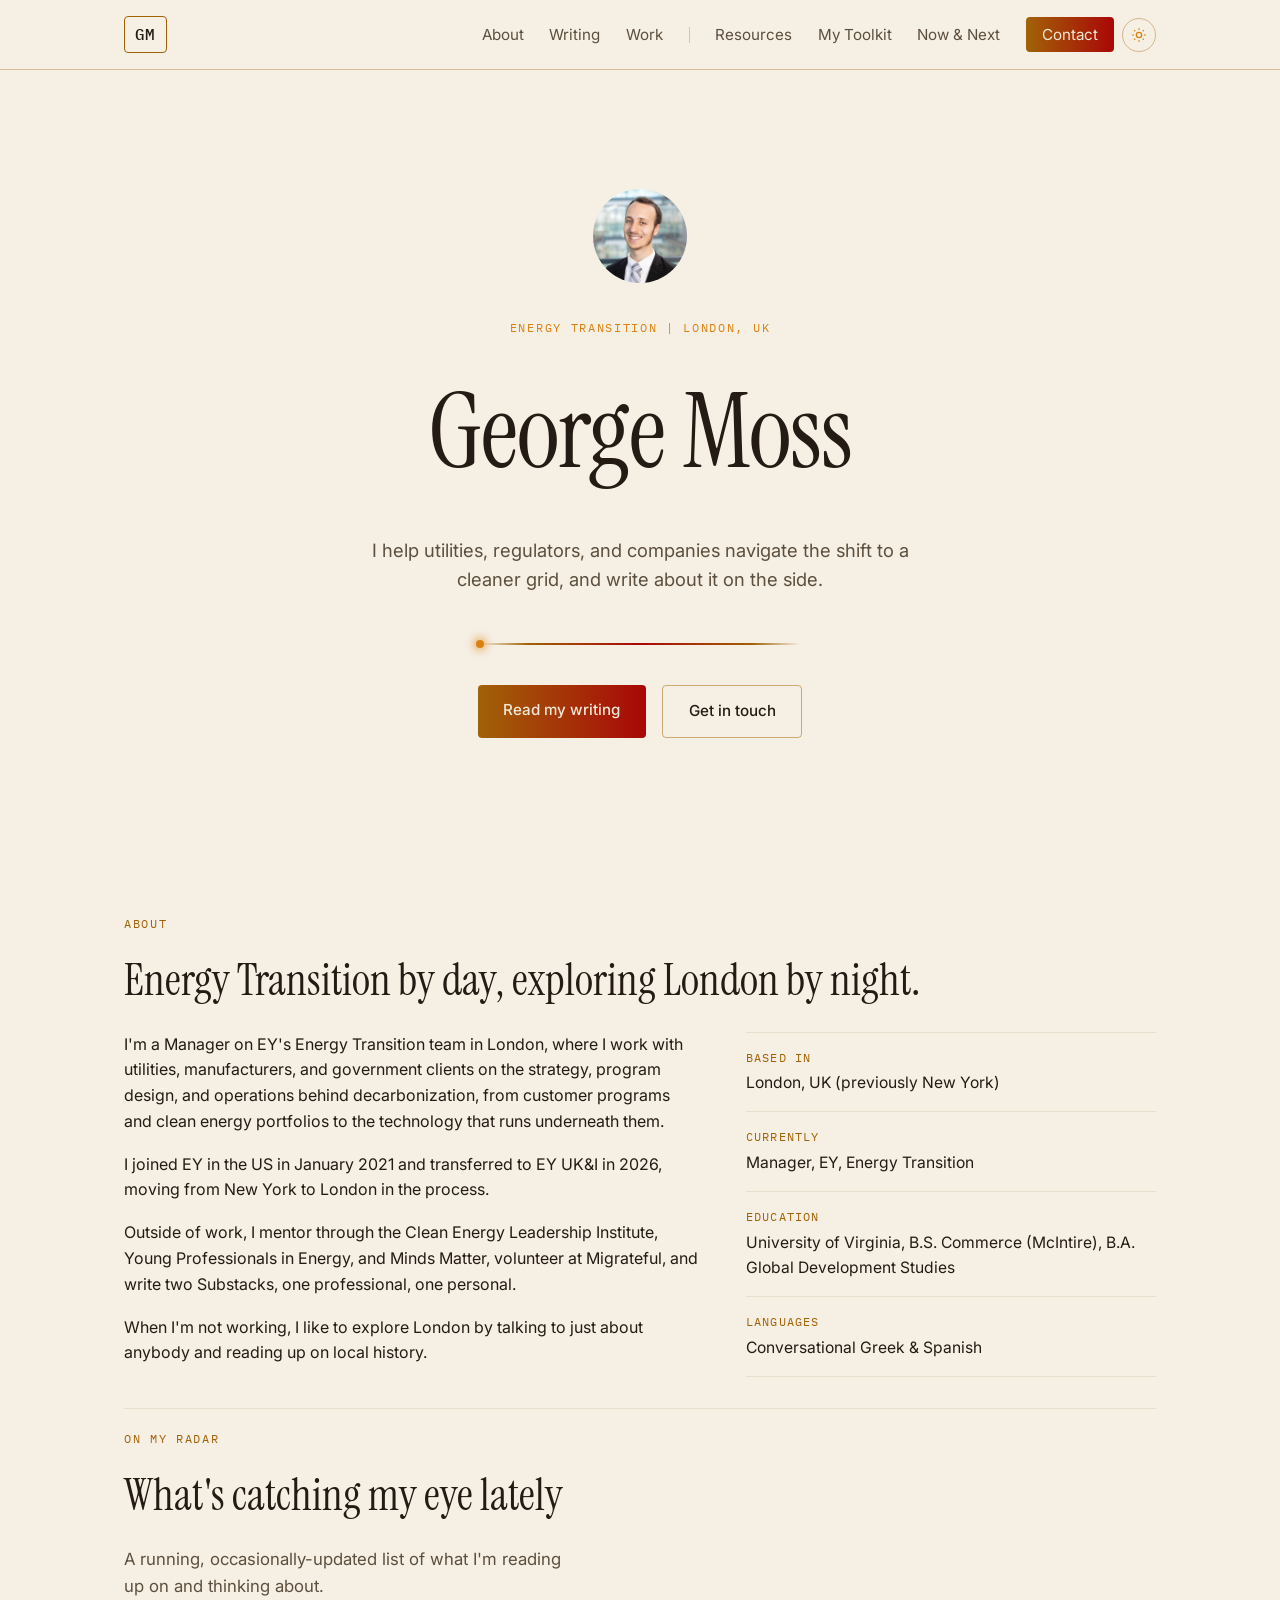
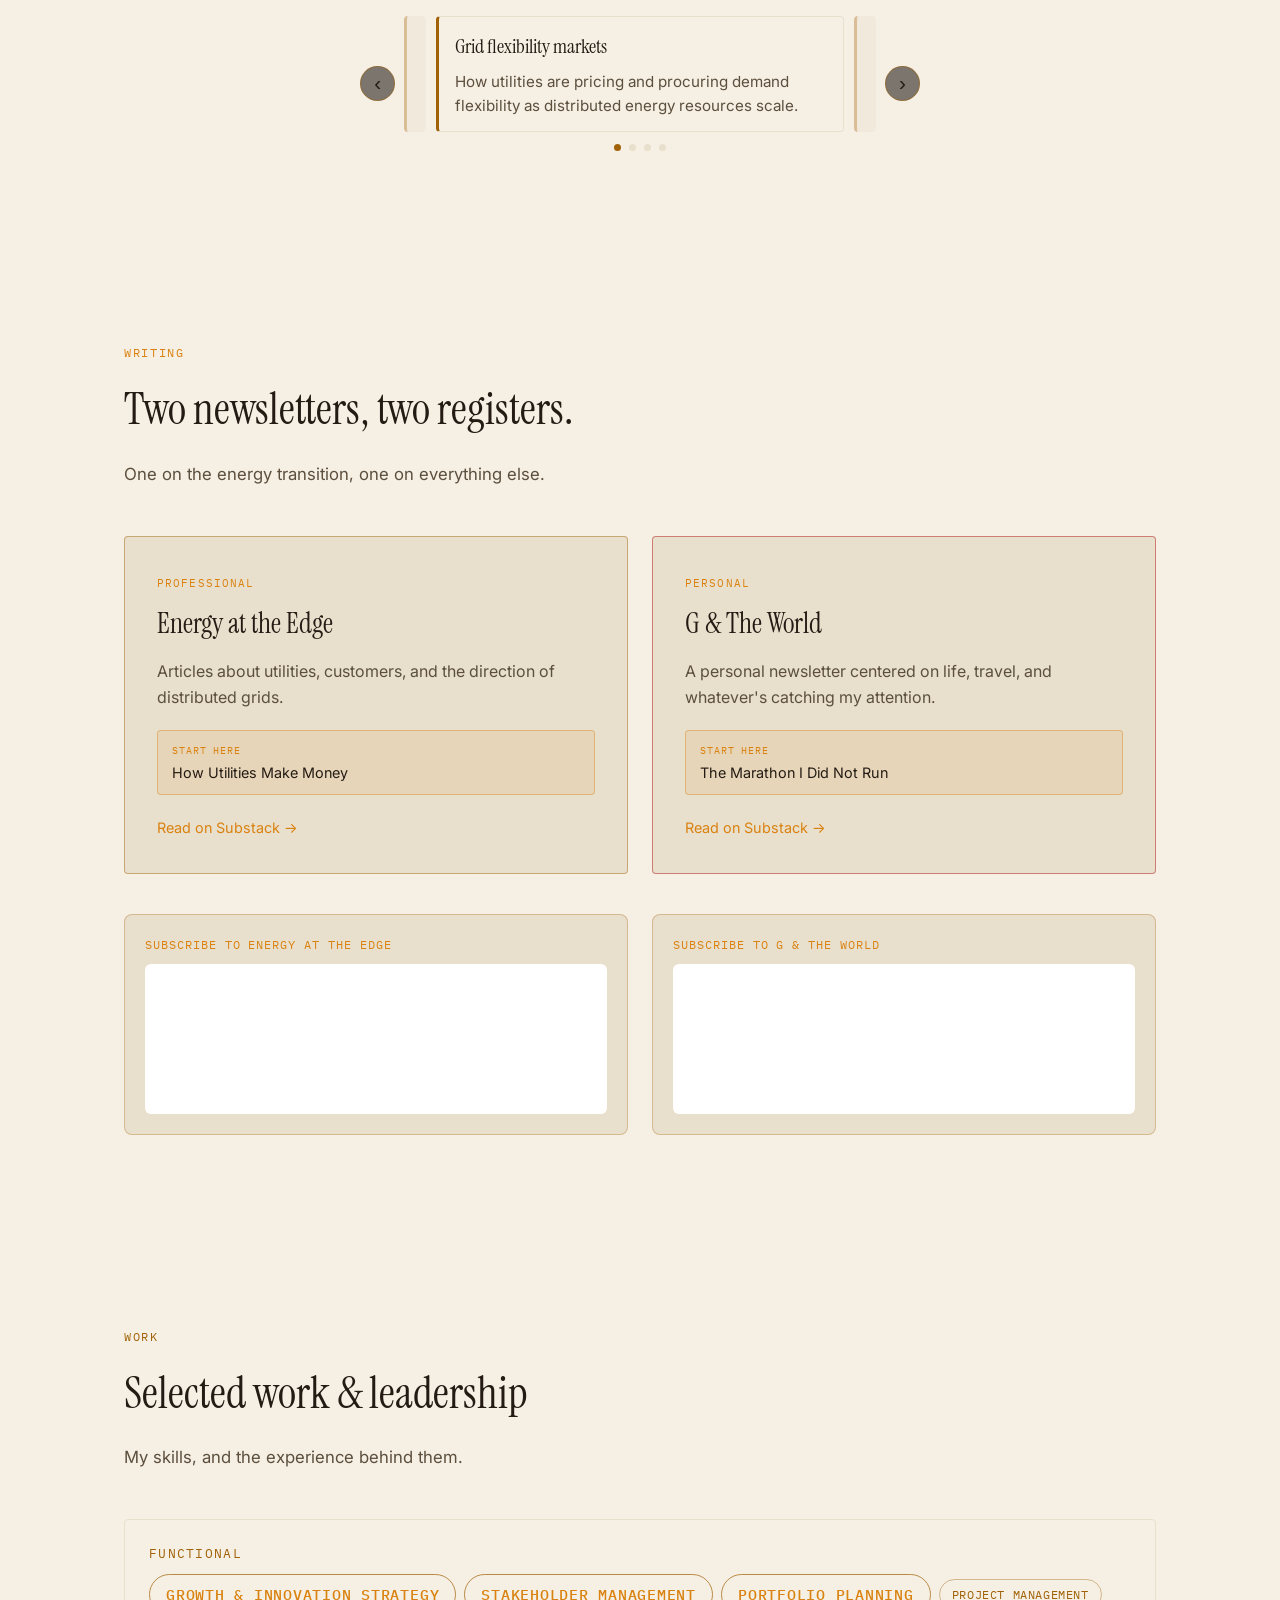
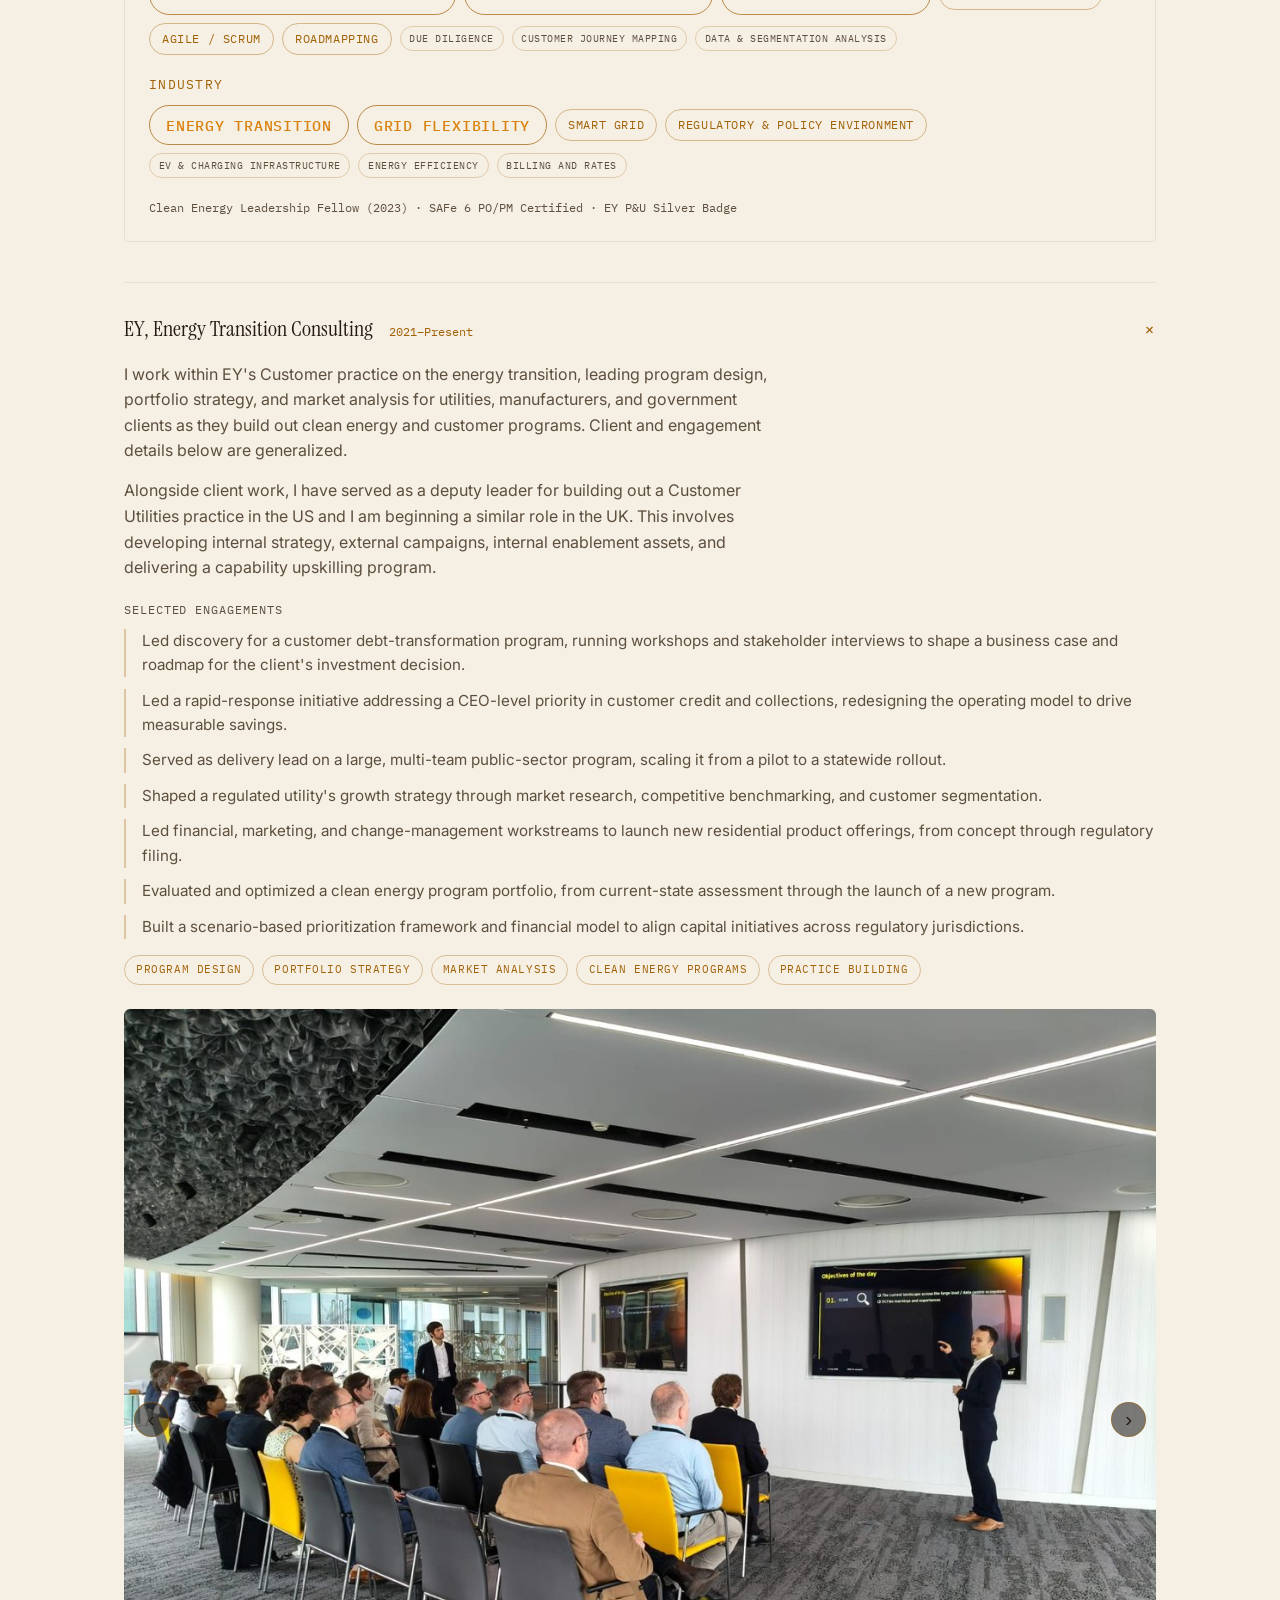
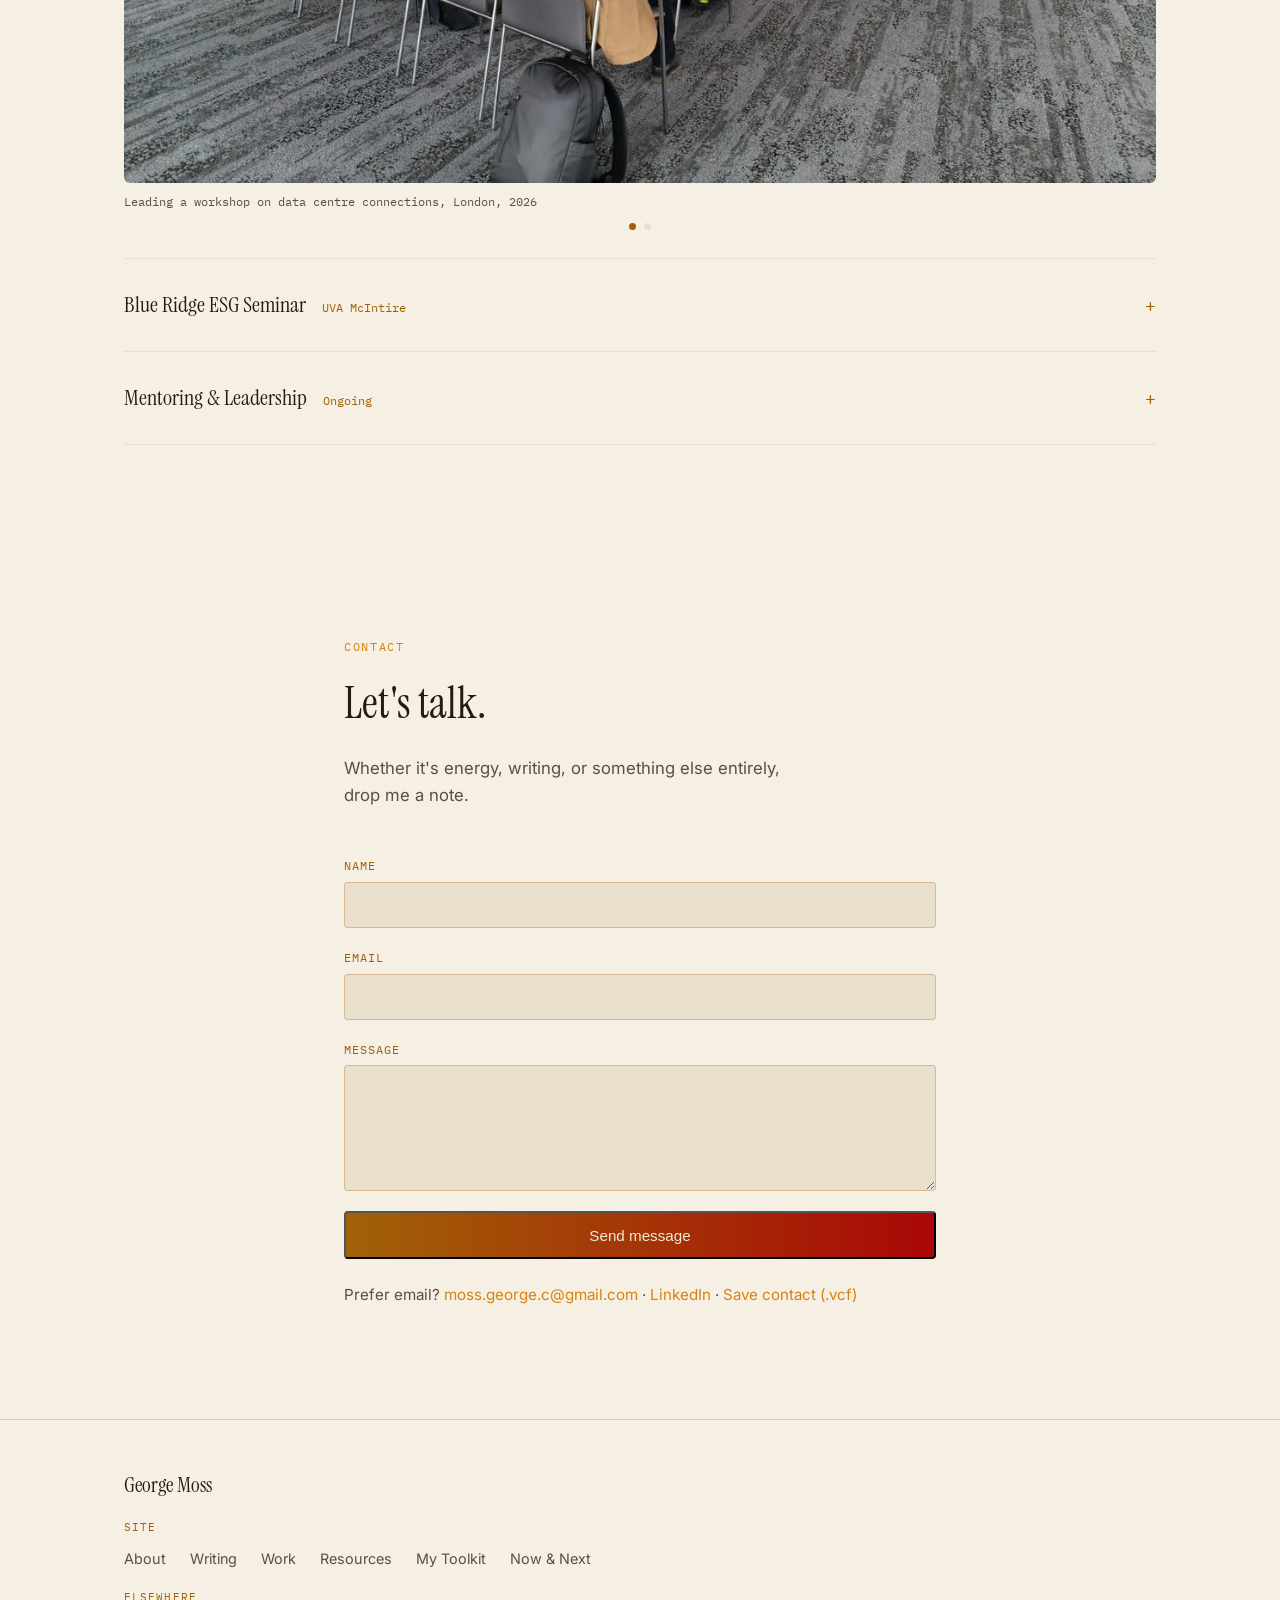
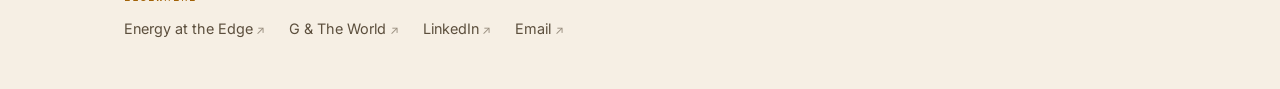
==== commit 1314c301: "Add files via upload" ====
--- a/index.html
+++ b/index.html
@@ -144,23 +144,27 @@
 
       <!-- Update this list as your interests shift. -->
       <div class="radar-carousel" data-carousel data-autorotate="5000">
-        <div class="radar-carousel-track">
-          <div class="radar-item radar-item-compact">
-            <h3>Grid flexibility markets</h3>
-            <p>How utilities are pricing and procuring demand flexibility as distributed energy resources scale.</p>
-          </div>
-          <div class="radar-item radar-item-compact">
-            <h3>Cost of living &amp; energy efficiency</h3>
-            <p>How rising costs are reshaping the way people heat, cool, and use energy at home.</p>
-          </div>
-          <div class="radar-item radar-item-compact">
-            <h3>15-minute cities &amp; urban livability</h3>
-            <p>What makes a neighborhood actually walkable, and where London gets it right.</p>
-          </div>
-          <div class="radar-item radar-item-compact">
-            <h3>Adjusting to a new culture</h3>
-            <p>Building routines from scratch, exploring a new city, and what starting over actually looks like.</p>
-          </div>
+        <div class="radar-peek-frame">
+          <span class="radar-peek-side" aria-hidden="true"></span>
+          <div class="radar-carousel-track">
+            <div class="radar-item radar-item-compact slide active">
+              <h3>Grid flexibility markets</h3>
+              <p>How utilities are pricing and procuring demand flexibility as distributed energy resources scale.</p>
+            </div>
+            <div class="radar-item radar-item-compact slide">
+              <h3>Cost of living &amp; energy efficiency</h3>
+              <p>How rising costs are reshaping the way people heat, cool, and use energy at home.</p>
+            </div>
+            <div class="radar-item radar-item-compact slide">
+              <h3>15-minute cities &amp; urban livability</h3>
+              <p>What makes a neighborhood actually walkable, and where London gets it right.</p>
+            </div>
+            <div class="radar-item radar-item-compact slide">
+              <h3>Adjusting to a new culture</h3>
+              <p>Building routines from scratch, exploring a new city, and what starting over actually looks like.</p>
+            </div>
+          </div>
+          <span class="radar-peek-side" aria-hidden="true"></span>
         </div>
         <button type="button" class="slide-nav carousel-prev" aria-label="Previous topic">&#8249;</button>
         <button type="button" class="slide-nav carousel-next" aria-label="Next topic">&#8250;</button>
--- a/style.css
+++ b/style.css
@@ -1037,22 +1037,42 @@
 
 .radar-carousel {
   position: relative;
-  overflow: hidden;
   padding: 0 2.75rem;
+  max-width: 560px;
+  margin-left: auto;
+  margin-right: auto;
+}
+.radar-peek-frame {
+  display: flex;
+  align-items: stretch;
+  gap: 10px;
+}
+.radar-peek-side {
+  flex: 0 0 22px;
+  background: var(--ink-soft);
+  border-left: 3px solid var(--amber);
+  border-radius: 4px;
+  opacity: 0.35;
 }
 .radar-carousel-track {
-  display: flex;
-  transition: transform 0.4s ease;
-}
-.radar-carousel-track .radar-item {
-  flex: 0 0 100%;
+  flex: 1 1 auto;
   min-width: 0;
+  position: relative;
+}
+.radar-carousel-track .slide {
+  display: none;
   min-height: 95px;
   margin: 0;
+}
+.radar-carousel-track .slide.active {
+  display: block;
 }
 .radar-carousel .carousel-prev { left: 0; }
 .radar-carousel .carousel-next { right: 0; }
 .radar-carousel .carousel-dots { margin-top: 0.75rem; }
+@media (max-width: 480px) {
+  .radar-peek-side { display: none; }
+}
 
 /* ---------- Now page ---------- */
 .now-list {
